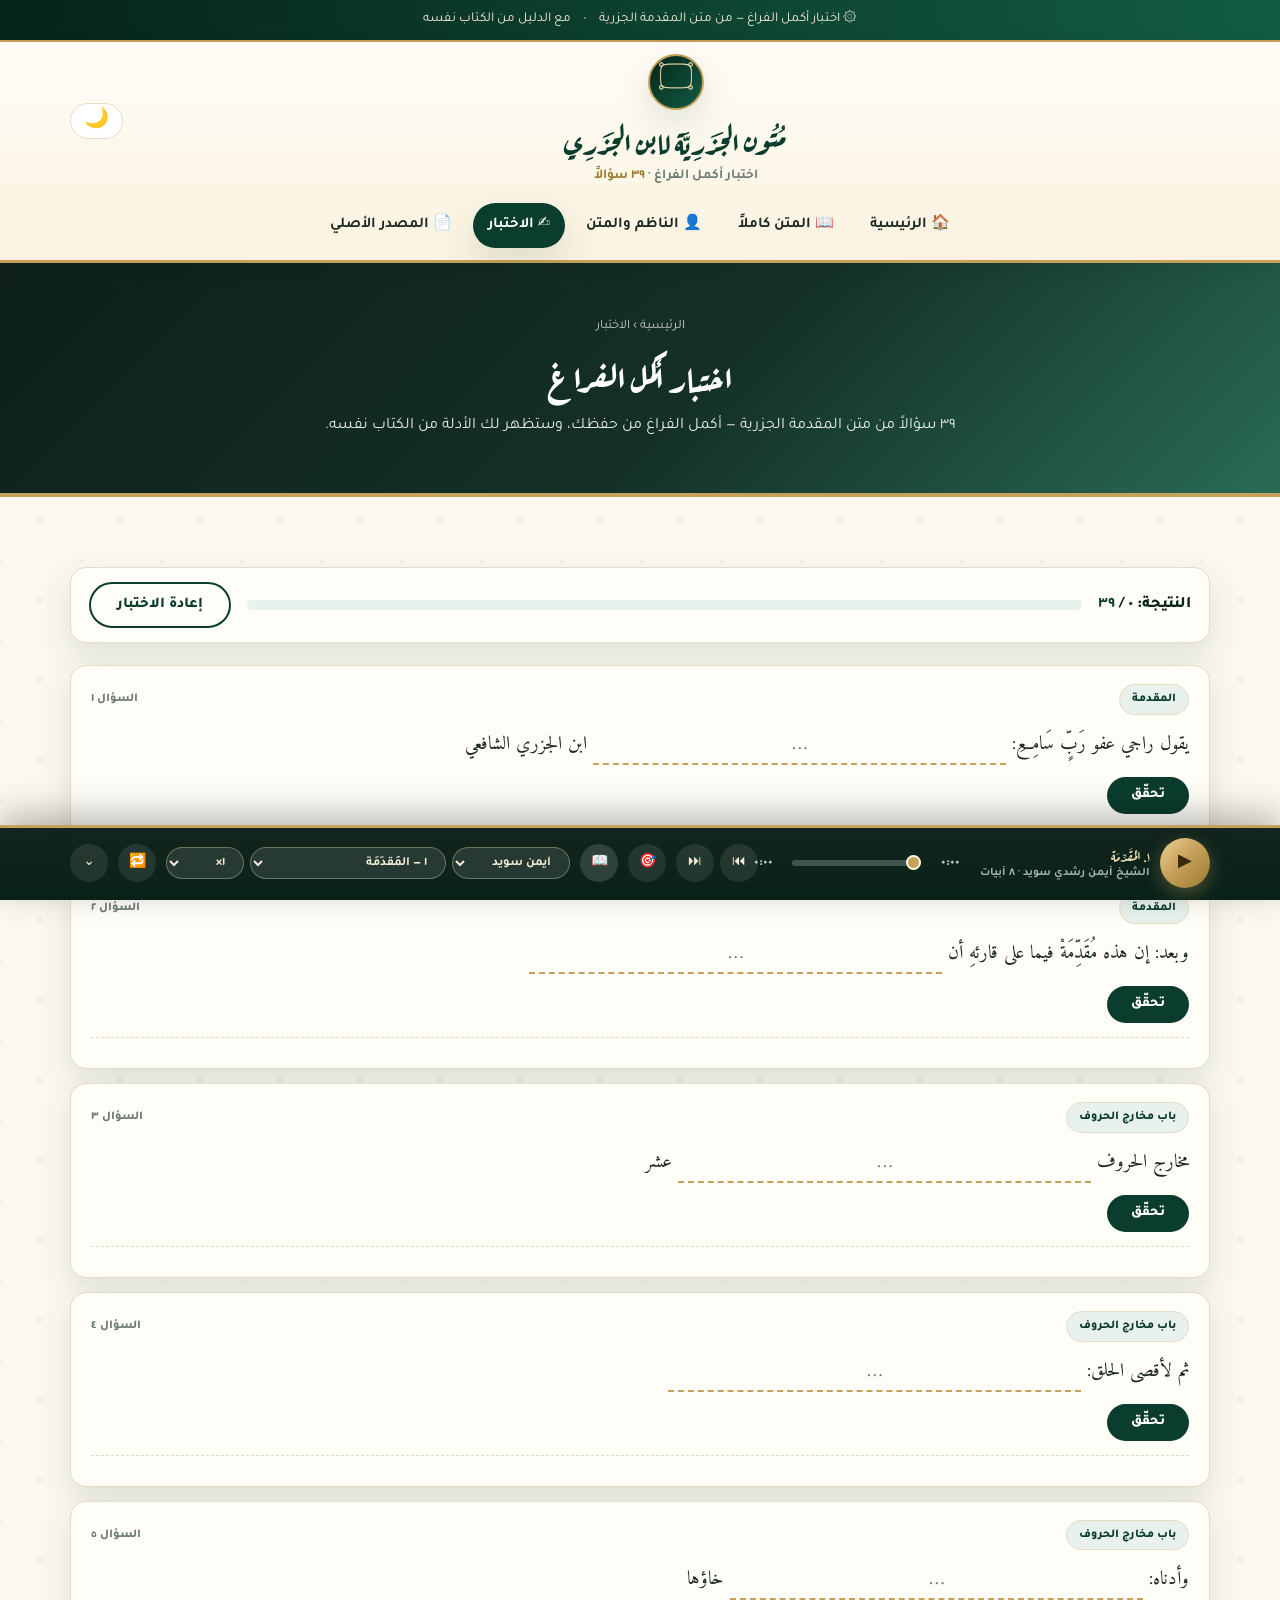
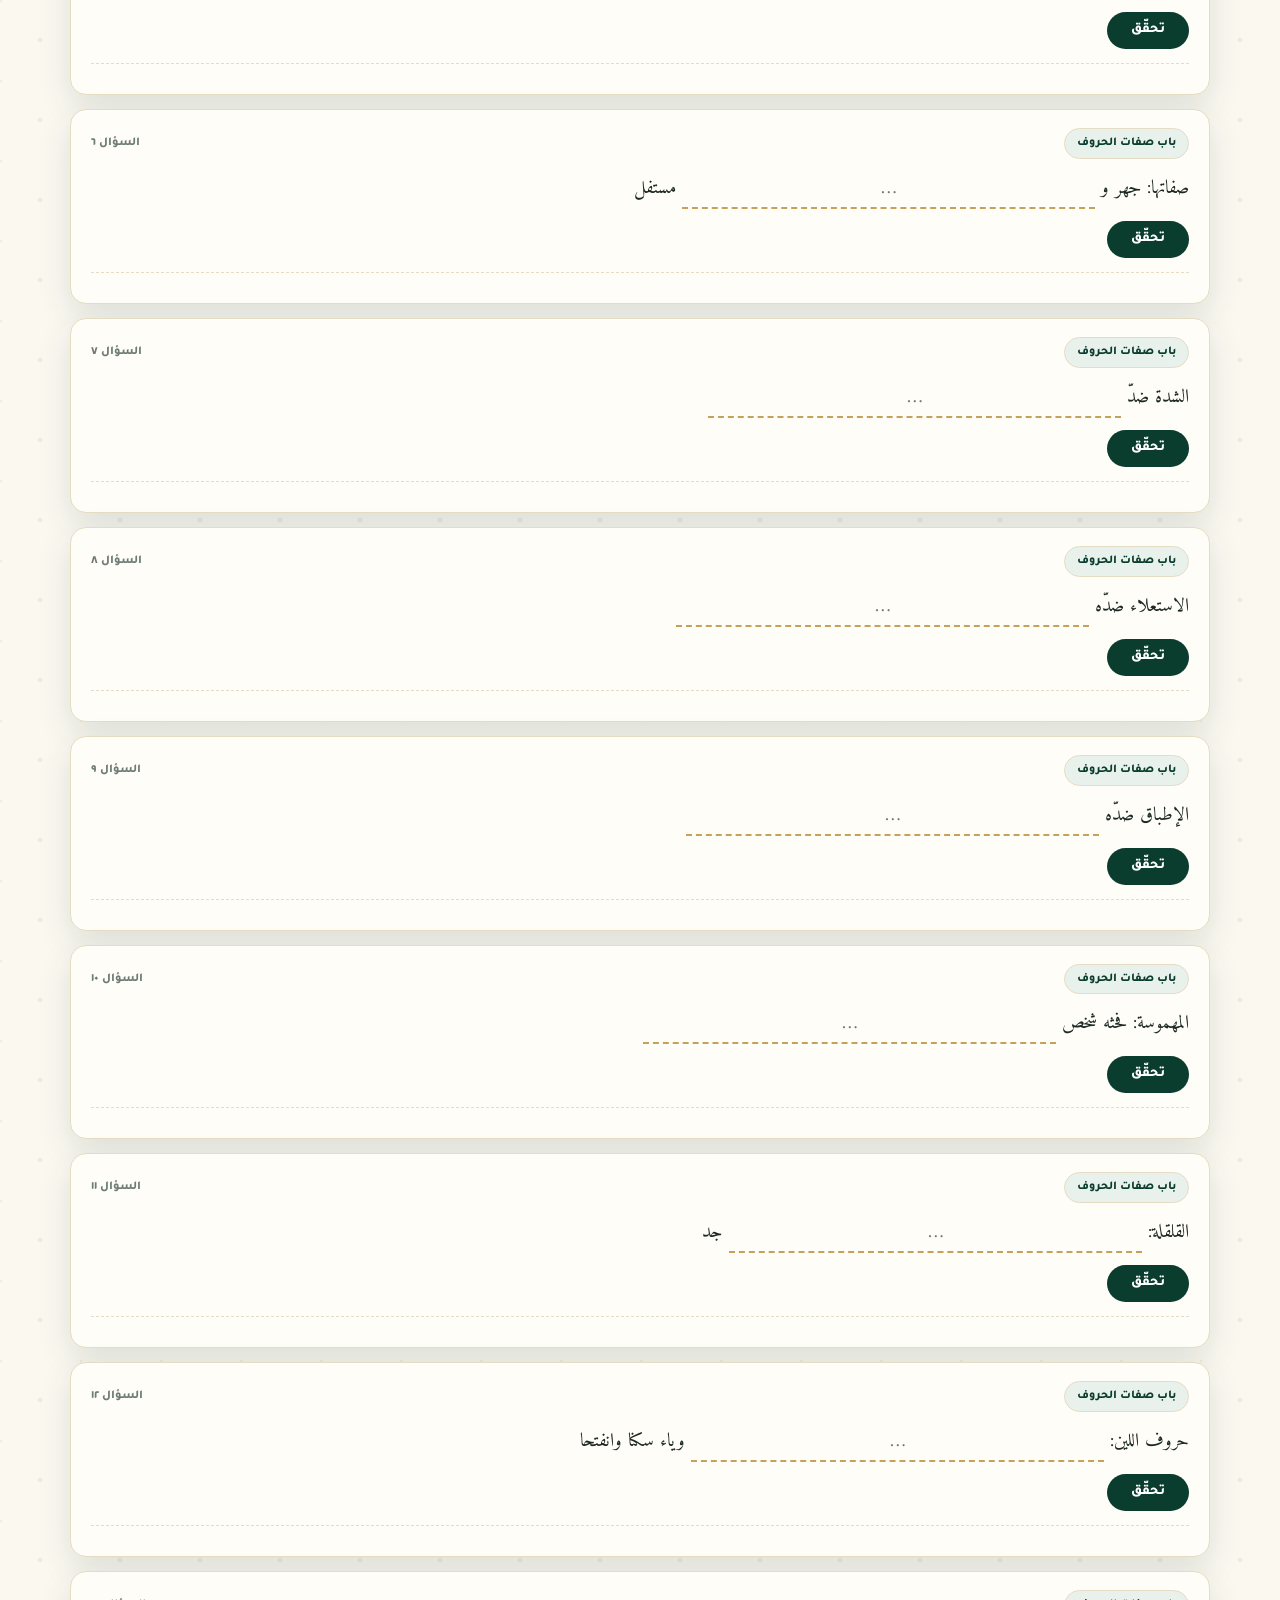
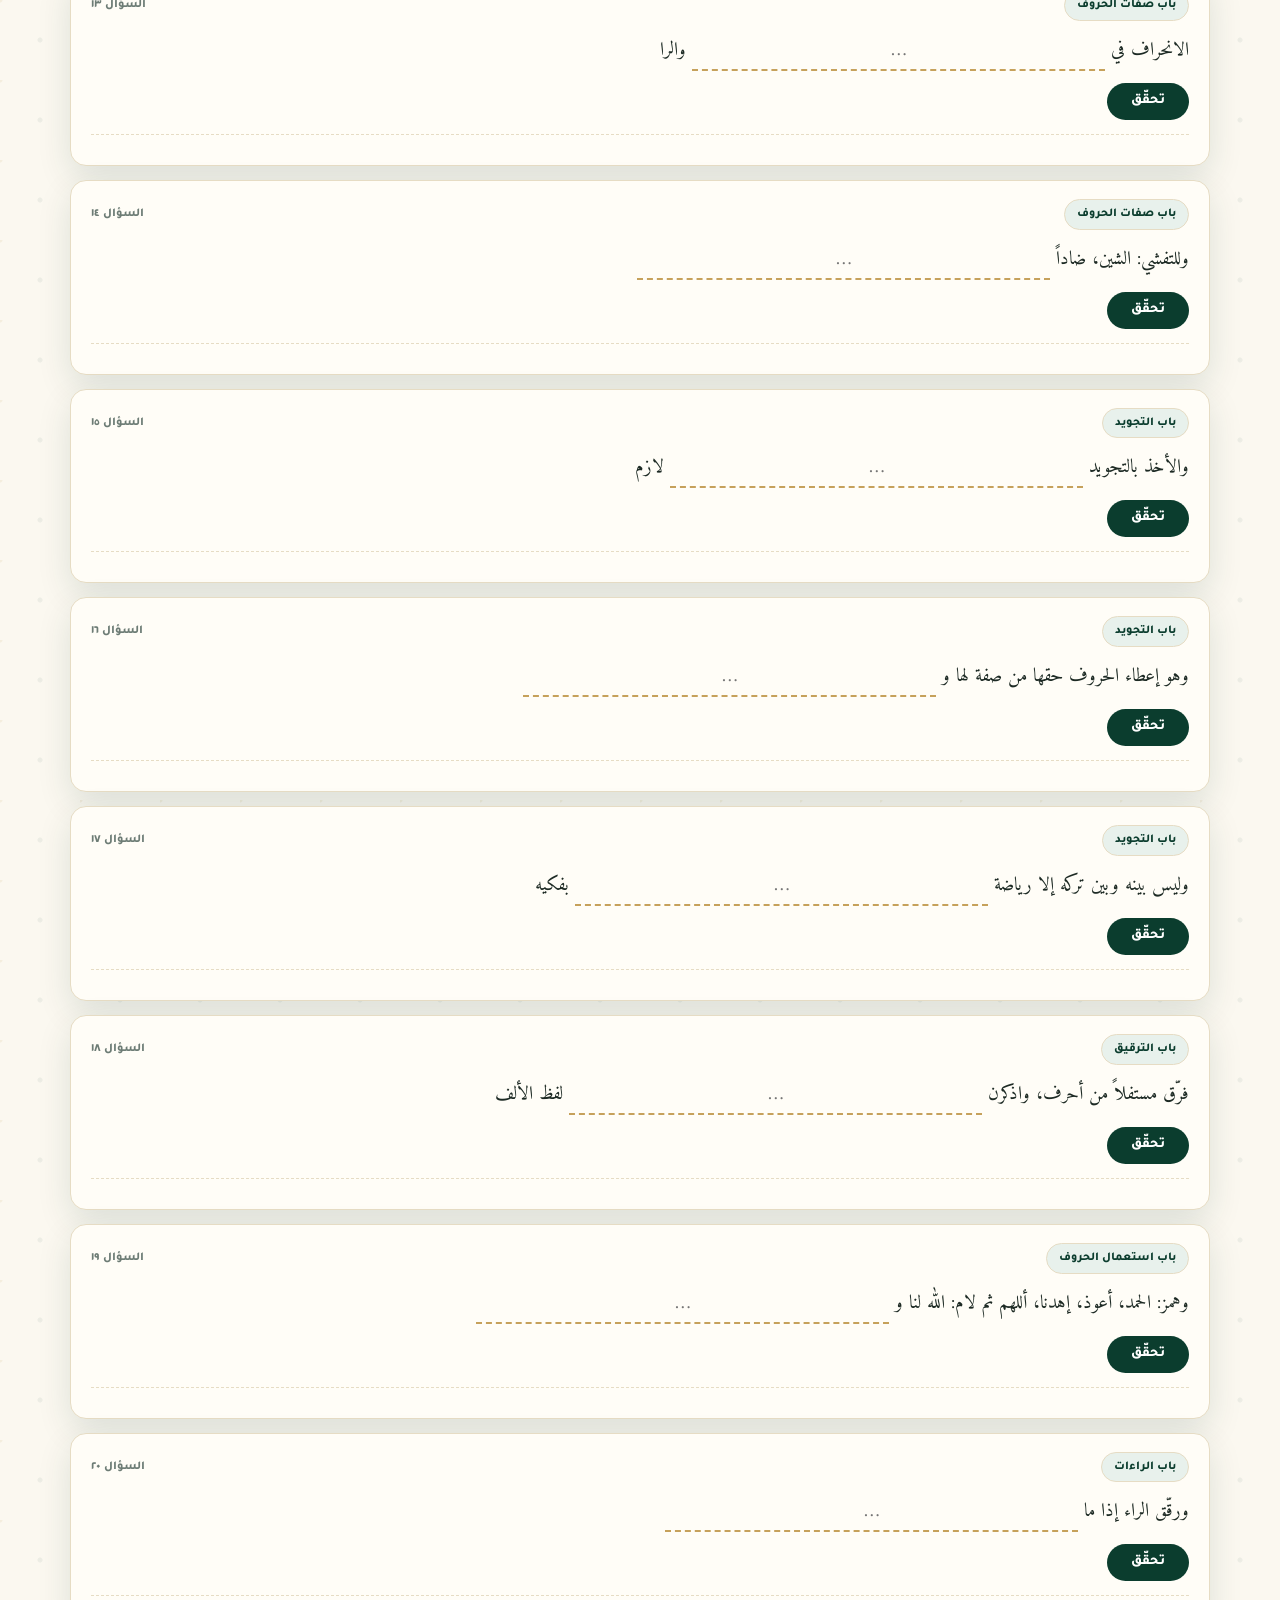
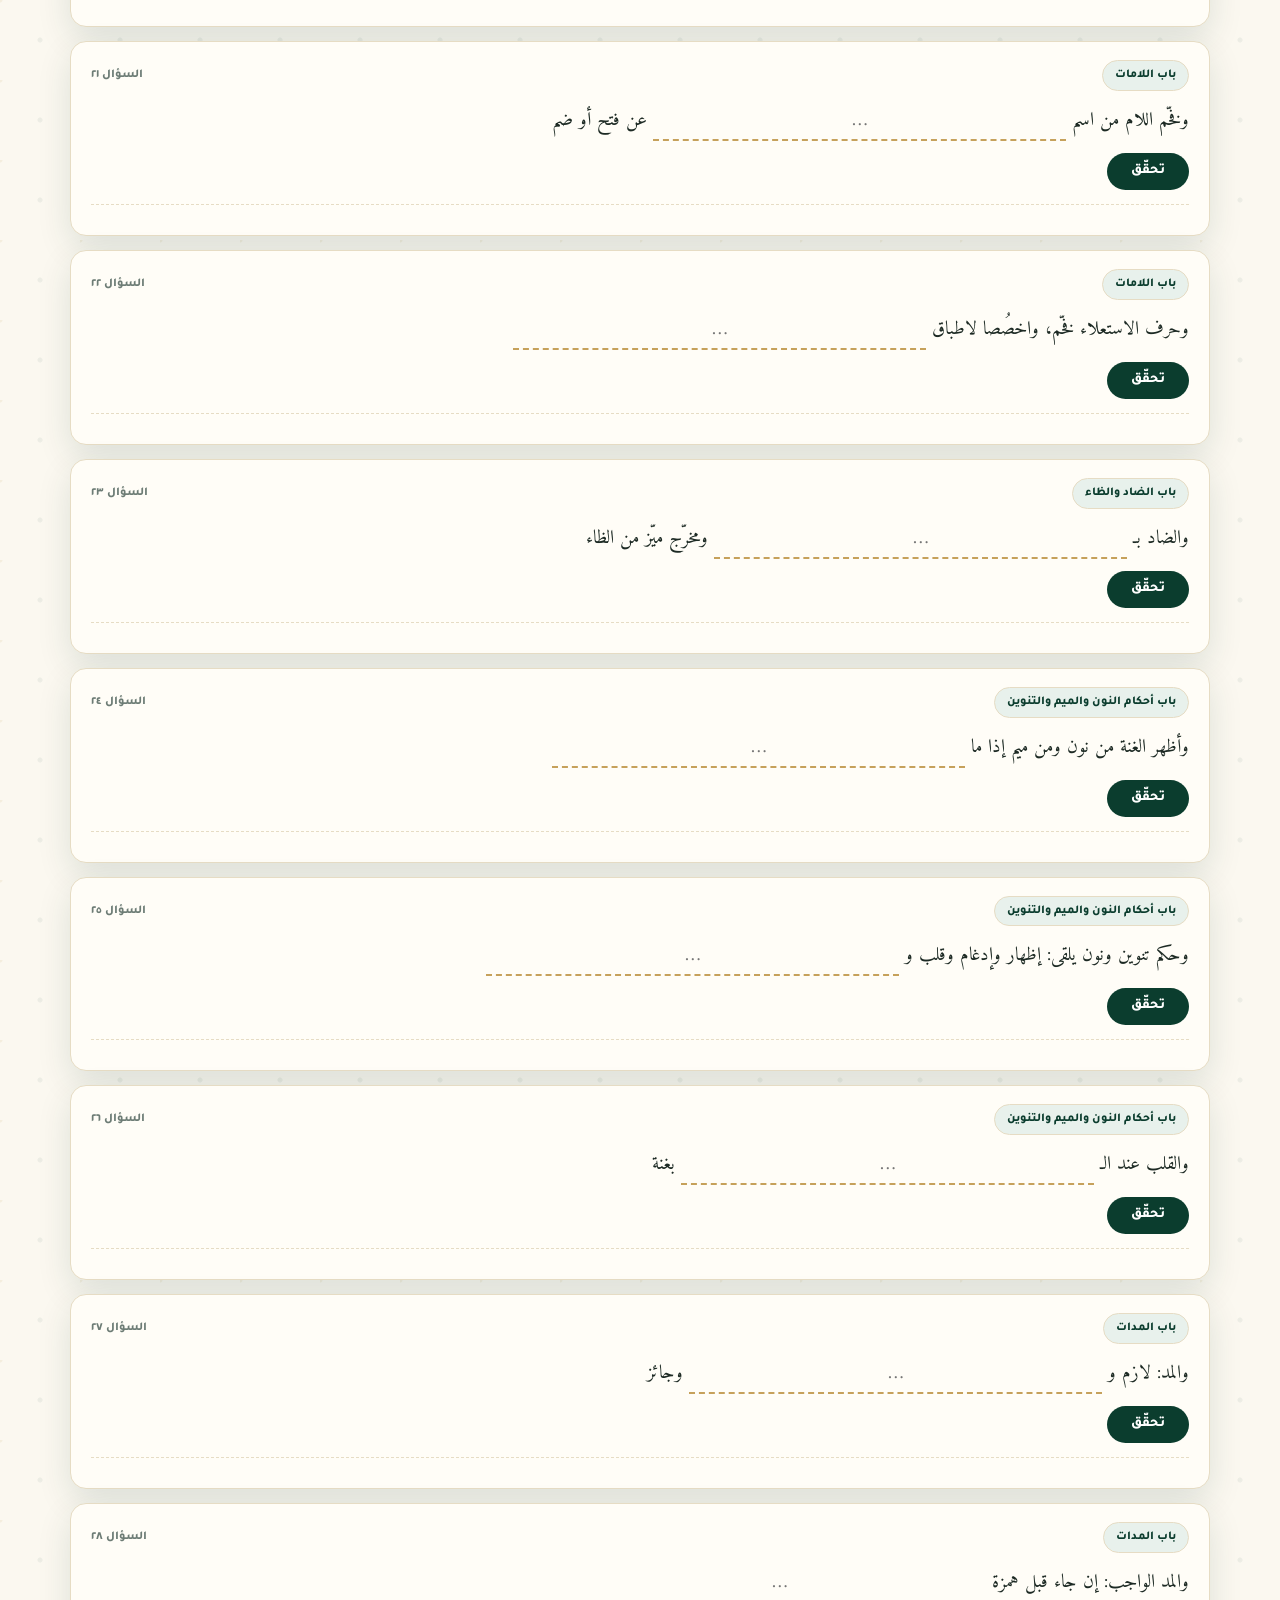
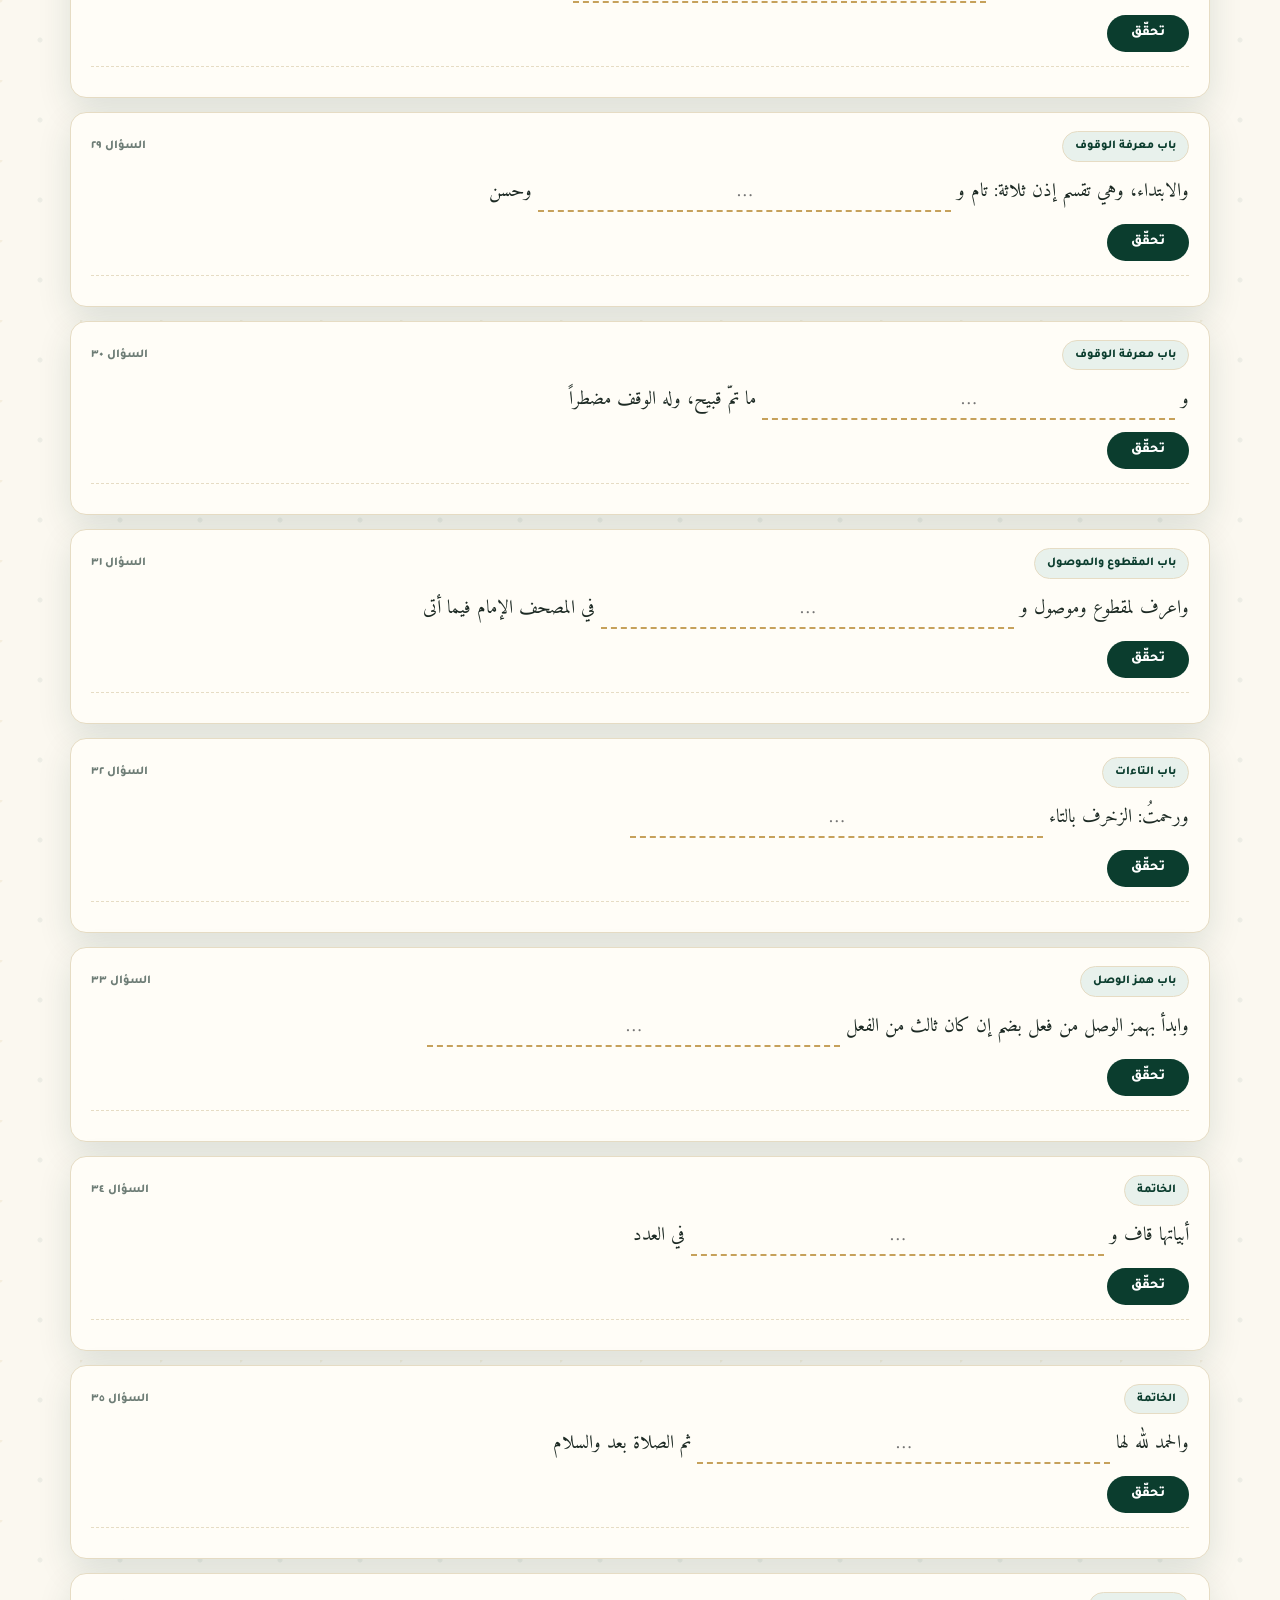
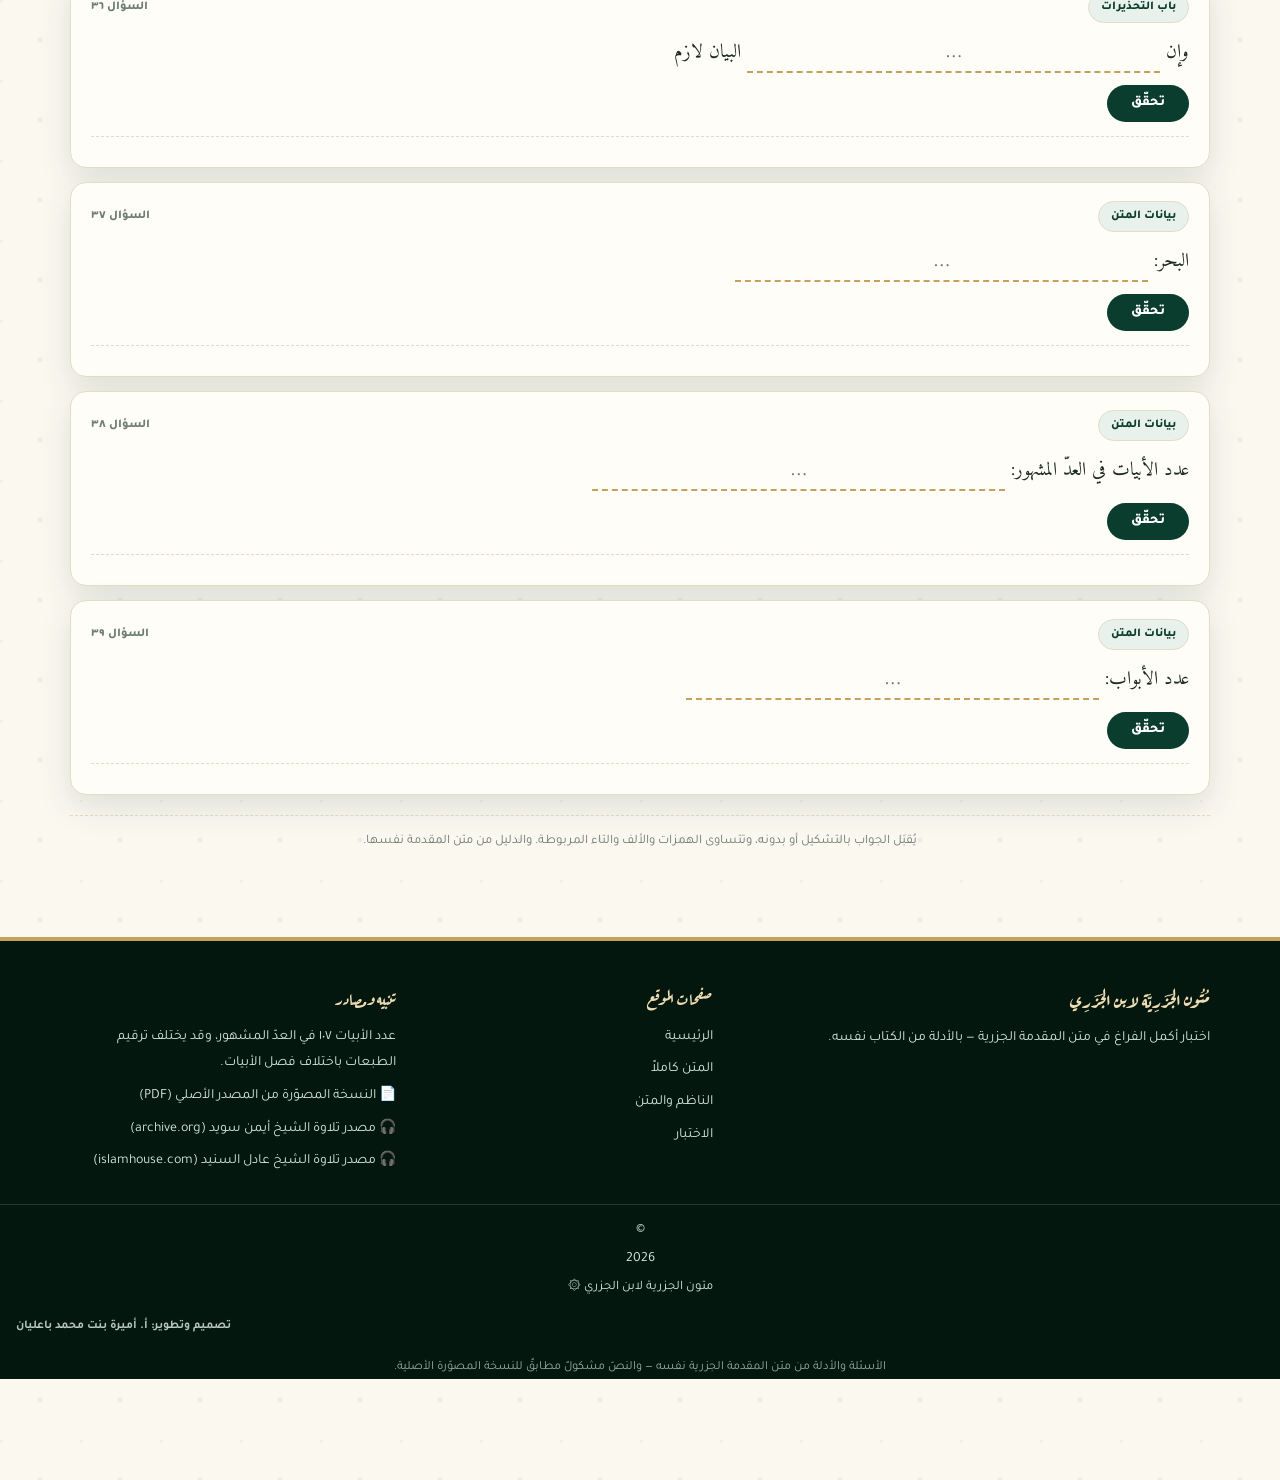
==== ikhtibar.html @ 228e3d8f "snapshot 2026-10-17 1745 - إضافة صفحة اختبار أكمل الفراغ (ikhtibar.html) — ٣٩ سؤالاً من المتن مع الد" ====
<!DOCTYPE html>
<html lang="ar" dir="rtl">
<head>
  <meta charset="UTF-8" />
  <meta name="viewport" content="width=device-width, initial-scale=1.0" />
  <title>اختبار أكمل الفراغ | متون الجزرية لابن الجزري</title>
  <meta name="description" content="اختبار أكمل الفراغ في متن المقدمة الجزرية لابن الجزري — ٣٩ سؤالاً من المتن نفسه مع الدليل (البيت) من الكتاب." />
  <meta name="theme-color" content="#0b3d2e" />
  <link rel="preconnect" href="https://fonts.googleapis.com" />
  <link rel="preconnect" href="https://fonts.gstatic.com" crossorigin />
  <link href="https://fonts.googleapis.com/css2?family=Amiri:ital,wght@0,400;0,700;1,400&family=Aref+Ruqaa:wght@400;700&family=Tajawal:wght@300;400;500;700;800&display=swap" rel="stylesheet" />
  <link rel="stylesheet" href="styles.css" />
</head>
<body class="pattern-bg">

  <div class="topbar">
    <div class="container topbar-inner">
      <span>۞ اختبار أكمل الفراغ — من متن المقدمة الجزرية</span>
      <span class="dot">•</span>
      <span>مع الدليل من الكتاب نفسه</span>
    </div>
  </div>

  <header class="header">
    <div class="container header-inner">
      <button class="menu-btn" id="menuBtn" aria-label="القائمة">☰</button>
      <div class="brand">
        <span class="crest">۝</span>
        <h1>مُتُون الجَزَرِيَّة لابن الجَزَرِي</h1>
        <p class="sub">اختبار أكمل الفراغ · <b>٣٩ سؤالاً</b></p>
      </div>
      <button class="tool-btn" data-theme-toggle title="الوضع الليلي" style="font-size:20px">🌙</button>
    </div>
    <div class="container">
      <nav class="nav" id="nav">
        <a href="index.html">🏠 الرئيسية</a>
        <a href="matn.html">📖 المتن كاملاً</a>
        <a href="nazim.html">👤 الناظم والمتن</a>
        <a href="ikhtibar.html">✍️ الاختبار</a>
        <a href="assets/jazariyyah-source.pdf" target="_blank" rel="noopener">📄 المصدر الأصلي</a>
      </nav>
    </div>
  </header>

  <section class="page-hero">
    <div class="container">
      <div class="crumb">الرئيسية › الاختبار</div>
      <h2>اختبار أكمل الفراغ</h2>
      <p>٣٩ سؤالاً من متن المقدمة الجزرية — أكمل الفراغ من حفظك، وستظهر لك الأدلة من الكتاب نفسه.</p>
    </div>
  </section>

  <section class="section" id="testSection">
    <div class="container">
      <div class="test-bar">
        <div class="test-score">النتيجة: <b id="scoreNow">٠</b> / <b id="scoreTotal">٣٩</b></div>
        <div class="test-progress"><div class="test-progress-fill" id="scoreBar"></div></div>
        <button class="btn btn-outline" id="resetTest" type="button">إعادة الاختبار</button>
      </div>

      <div class="test-list" id="testList"></div>

      <p class="test-note">يُقبَل الجواب بالتشكيل أو بدونه، وتتساوى الهمزات والألف والتاء المربوطة. والدليل من متن المقدمة نفسها.</p>
    </div>
  </section>

  <footer class="footer">
    <div class="container footer-grid">
      <div>
        <h3>مُتُون الجَزَرِيَّة لابن الجَزَرِي</h3>
        <p>اختبار أكمل الفراغ في متن المقدمة الجزرية — بالأدلة من الكتاب نفسه.</p>
      </div>
      <div>
        <h4>صفحات الموقع</h4>
        <a href="index.html">الرئيسية</a>
        <a href="matn.html">المتن كاملاً</a>
        <a href="nazim.html">الناظم والمتن</a>
        <a href="ikhtibar.html">الاختبار</a>
      </div>
      <div>
        <h4>تنبيه ومصادر</h4>
        <span>عدد الأبيات ١٠٧ في العدّ المشهور، وقد يختلف ترقيم الطبعات باختلاف فصل الأبيات.</span>
        <a href="assets/jazariyyah-source.pdf" target="_blank" rel="noopener">📄 النسخة المصوّرة من المصدر الأصلي (PDF)</a>
        <a href="https://archive.org/details/sh-ayman-sowaid-matn-aljazareiiah" target="_blank" rel="noopener">🎧 مصدر تلاوة الشيخ أيمن سويد (archive.org)</a>
        <a href="https://islamhouse.com/ar/audios/327602" target="_blank" rel="noopener">🎧 مصدر تلاوة الشيخ عادل السنيد (islamhouse.com)</a>
      </div>
    </div>
    <div class="copy">© <span id="year">2026</span> متون الجزرية لابن الجزري ۞</div>
    <div class="designer">تصميم وتطوير: أ. أميرة بنت محمد باعليان</div>
    <p style="text-align:center;font-size:12.5px;opacity:.7;margin:6px 0 16px">
      الأسئلة والأدلة من متن المقدمة الجزرية نفسه — والنصّ مشكولٌ مطابقٌ للنسخة المصوّرة الأصلية.
    </p>
  </footer>

  <div id="playerMount"></div>

  <script src="data.js"></script>
  <script src="script.js"></script>
  <script src="audio.js"></script>
  <script src="ikhtibar.js"></script>
</body>
</html>
---- styles.css ----
/* ============================================================
   متون الجزرية لابن الجزري — التنسيق
   ============================================================ */
:root{
  --green:#0b3d2e;
  --green-deep:#062419;
  --green-2:#125c45;
  --green-3:#e8f1ec;
  --gold:#c6a15b;
  --gold-deep:#9c7a2f;
  --gold-2:#eeddb2;
  --ivory:#fbf8f0;
  --paper:#fffdf7;
  --ink:#1d2a24;
  --muted:#6d7c75;
  --line:#e6dcc4;
  --radius:18px;
  --shadow:0 12px 34px rgba(11,61,46,.12);
  --shadow-gold:0 12px 32px rgba(198,161,91,.32);
}
*{box-sizing:border-box}
html{scroll-behavior:smooth}
body{
  margin:0;
  font-family:'Tajawal','Cairo',system-ui,sans-serif;
  background:var(--ivory);
  color:var(--ink);
  line-height:1.9;
  -webkit-font-smoothing:antialiased;
}
h1,h2,h3,h4,.ruqaa{font-family:'Aref Ruqaa','Amiri',serif;font-weight:700;line-height:1.6}
a{color:var(--green-2)}
img{max-width:100%}
.container{max-width:1180px;margin:0 auto;padding:0 20px}
.narrow{max-width:820px}

/* ---------- خلفيات مزخرفة ---------- */
.pattern-bg{
  background-color:var(--ivory);
  background-image:
    radial-gradient(circle at 0 0, rgba(198,161,91,.12) 0 2px, transparent 3px),
    radial-gradient(circle at 40px 40px, rgba(11,61,46,.06) 0 2px, transparent 3px);
  background-size:80px 80px;
}

/* ---------- الشريط العلوي ---------- */
.topbar{
  background:linear-gradient(90deg,var(--green-deep),var(--green-2));
  color:#f4ecd8;font-size:13.5px;padding:7px 0;border-bottom:2px solid var(--gold);
}
.topbar-inner{display:flex;gap:12px;justify-content:center;flex-wrap:wrap;align-items:center}
.topbar .dot{opacity:.5}

/* ---------- الترويسة ---------- */
.header{
  position:sticky;top:0;z-index:60;
  background:linear-gradient(180deg,#fffdf7,#faf2df);
  border-bottom:3px solid var(--gold);
  box-shadow:0 3px 18px rgba(9,40,30,.08);
}
.header-inner{display:flex;align-items:center;justify-content:center;gap:18px;padding:12px 20px 6px}
.brand{text-align:center;flex:1}
.brand .crest{
  width:56px;height:56px;border-radius:50%;border:2px solid var(--gold);
  background:linear-gradient(135deg,var(--green-deep),var(--green-2));
  color:var(--gold-2);display:inline-flex;align-items:center;justify-content:center;
  font-size:30px;line-height:1;box-shadow:var(--shadow)
}
.brand h1{margin:6px 0 0;font-size:30px;color:var(--green);letter-spacing:.4px}
.brand .sub{margin:0;font-size:13.5px;color:var(--muted);font-weight:600;font-family:'Tajawal',sans-serif}
.brand .sub b{color:var(--gold-deep)}

/* ---------- التنقل ---------- */
.nav{display:flex;gap:6px;align-items:center;justify-content:center;flex-wrap:wrap;padding:8px 12px 12px}
.nav a{
  text-decoration:none;color:var(--ink);font-weight:700;font-size:15px;
  padding:8px 15px;border-radius:40px;transition:.18s;display:inline-flex;align-items:center;gap:7px;
}
.nav a svg{width:18px;height:18px;stroke:currentColor;fill:none;stroke-width:1.7}
.nav a:hover{background:var(--green-3);color:var(--green)}
.nav a.active{background:var(--green);color:#fff;box-shadow:var(--shadow)}
.nav a.cta{background:linear-gradient(135deg,#e6cb8c,var(--gold),var(--gold-deep));color:#3a2a0a}
.menu-btn{display:none;background:none;border:1px solid var(--line);border-radius:12px;font-size:22px;padding:4px 12px;cursor:pointer;color:var(--green)}

/* ---------- الأزرار ---------- */
.btn{
  display:inline-flex;align-items:center;gap:8px;padding:12px 26px;border-radius:50px;
  text-decoration:none;font-weight:800;border:2px solid transparent;cursor:pointer;transition:.2s;font-family:inherit;font-size:15px;
}
.btn-gold{background:linear-gradient(135deg,#ecd394 0%,var(--gold) 45%,var(--gold-deep) 100%);color:#3a2a0a;box-shadow:var(--shadow-gold);border:1px solid #f6e9c6}
.btn-gold:hover{transform:translateY(-2px)}
.btn-outline{border-color:currentColor;color:var(--green);background:transparent}
.btn-outline.light{color:#fff;border-color:rgba(255,255,255,.7)}
.btn-solid{background:var(--green);color:#fff}
.btn-solid:hover{background:var(--green-2)}
.btn-sm{padding:8px 16px;font-size:13.5px}

/* ---------- الواجهة ---------- */
.hero{
  position:relative;overflow:hidden;color:#fff;padding:70px 0 64px;
  background:
    radial-gradient(1200px 500px at 80% -10%, rgba(198,161,91,.28), transparent 60%),
    linear-gradient(135deg,#04170f 0%,var(--green-deep) 45%,var(--green) 80%,var(--green-2) 100%);
  border-bottom:5px solid var(--gold);
}
.hero::after{
  content:"";position:absolute;inset:0;opacity:.10;pointer-events:none;
  background-image:
    radial-gradient(circle at 20% 30%, #fff 1.5px, transparent 2px),
    radial-gradient(circle at 70% 80%, #fff 1.5px, transparent 2px);
  background-size:70px 70px;
}
.hero-inner{position:relative;display:grid;grid-template-columns:1.15fr .85fr;gap:44px;align-items:center}
.badge{
  display:inline-block;background:rgba(255,255,255,.14);border:1px solid rgba(238,221,178,.5);
  color:var(--gold-2);padding:6px 18px;border-radius:50px;font-size:13.5px;font-weight:700
}
.hero h2{font-size:clamp(28px,4vw,46px);margin:16px 0 10px;line-height:1.5}
.hero h2 em{font-style:normal;color:var(--gold-2)}
.hero .lead{opacity:.94;font-size:17px;max-width:56ch}
.hero .verses{
  margin:20px 0;padding:14px 18px;border-right:4px solid var(--gold);
  background:rgba(255,255,255,.10);border-radius:12px;font-family:'Amiri',serif;font-size:19px;line-height:2.1
}
.hero .verses span{display:block}
.hero .verses small{font-family:'Tajawal';font-size:12.5px;opacity:.8}
.hero-btns{display:flex;gap:12px;flex-wrap:wrap;margin-top:8px}
.hero-stats{display:flex;gap:34px;margin-top:26px;flex-wrap:wrap}
.hero-stats strong{display:block;font-size:28px;color:var(--gold-2);font-family:'Aref Ruqaa',serif}
.hero-stats span{font-size:13px;opacity:.85}

.book-card{
  background:linear-gradient(rgba(255,253,247,.96),rgba(255,253,247,.96));
  color:var(--ink);border-radius:24px;padding:26px;border:1px solid var(--gold);
  border-top:6px solid var(--gold);box-shadow:0 22px 50px rgba(0,0,0,.4);position:relative
}
.book-card .frame{
  border:1px dashed rgba(198,161,91,.7);border-radius:16px;padding:18px;text-align:center
}
.book-card .seal{font-size:44px;color:var(--gold);line-height:1}
.book-card h3{margin:6px 0 2px;font-size:23px;color:var(--green-deep)}
.book-card .small{font-size:13px;color:var(--muted);font-weight:700}
.book-card ul{list-style:none;padding:0;margin:14px 0 0;text-align:right;font-size:14px;font-weight:600;color:#26332d}
.book-card li{padding:6px 0;border-bottom:1px dashed #ece3cd}
.book-card li::before{content:"۞ ";color:var(--gold)}

/* ---------- الأقسام ---------- */
.section{padding:70px 0}
.section.alt{background:var(--green-3)}
.sec-head{text-align:center;max-width:720px;margin:0 auto 42px}
.kicker{
  display:inline-block;background:#f5ead1;color:#7a5f22;border:1px solid var(--gold);
  padding:5px 18px;border-radius:50px;font-size:13px;font-weight:800
}
.sec-head h2{font-size:clamp(24px,3.2vw,34px);color:var(--green);margin:14px 0 6px}
.sec-head h2::after{content:"✦ ۞ ✦";display:block;font-size:15px;color:var(--gold);margin-top:8px;letter-spacing:5px}
.sec-head p{color:var(--muted);margin:0}

/* ---------- شبكة الأبواب ---------- */
.abwab-grid{display:grid;grid-template-columns:repeat(3,1fr);gap:18px}
.bab-card{
  display:block;text-decoration:none;color:var(--ink);position:relative;
  background:linear-gradient(180deg,#fffef9,#f9efd8);
  border:1px solid var(--line);border-top:5px solid var(--gold);border-radius:20px;
  padding:26px 20px 22px;box-shadow:var(--shadow);transition:.22s;overflow:hidden
}
.bab-card:hover{transform:translateY(-6px);border-top-color:var(--green);box-shadow:0 18px 40px rgba(11,61,46,.18)}
.bab-card .no{
  position:absolute;top:14px;left:16px;font-family:'Aref Ruqaa',serif;
  font-size:26px;color:rgba(11,61,46,.22)
}
.bab-card .ic{
  width:54px;height:54px;border-radius:15px;display:flex;align-items:center;justify-content:center;
  background:linear-gradient(135deg,var(--green-deep),var(--green-2));color:var(--gold-2);
  border:1.5px solid var(--gold);margin-bottom:12px
}
.bab-card .ic svg{width:28px;height:28px;stroke:currentColor;fill:none;stroke-width:1.6}
.bab-card h3{margin:0 0 6px;font-size:20px;color:var(--green-deep)}
.bab-card p{margin:0;font-size:13.5px;color:#41514a}
.bab-card .meta{margin-top:12px;font-size:12.5px;color:var(--gold-deep);font-weight:800}
.mem-badge{
  display:inline-block;margin-inline-start:8px;background:#e8f5ee;color:#0a6b47;border-radius:50px;
  padding:2px 10px;font-size:11.5px;font-weight:800;font-family:'Tajawal',sans-serif
}

/* ---------- الأبيات المميزة ---------- */
.feat-grid{display:grid;grid-template-columns:1fr 1fr;gap:18px}
.feat{
  background:var(--paper);border:1px solid var(--line);border-right:5px solid var(--gold);
  border-radius:16px;padding:20px 22px;box-shadow:var(--shadow)
}
.feat .src{font-size:12.5px;font-weight:800;color:var(--gold-deep);margin-bottom:6px}
.feat .bayt{font-family:'Amiri',serif;font-size:19px;line-height:2.1;color:#20302a}
.feat .bayt span{display:block}
.feat .bayt .sep{color:var(--gold)}

/* ---------- الميزات ---------- */
.feat-list{display:grid;grid-template-columns:repeat(auto-fit,minmax(205px,1fr));gap:16px}
.fitem{background:var(--paper);border:1px solid var(--line);border-radius:16px;padding:24px 18px;text-align:center;box-shadow:var(--shadow)}
.fitem .ic{font-size:34px;line-height:1}
.fitem h3{margin:10px 0 4px;font-size:18px;color:var(--green)}
.fitem p{margin:0;font-size:13.5px;color:var(--muted)}
.src-note{margin:12px 0 0;font-size:12.5px;font-weight:600;color:var(--muted)}
.src-note a{color:var(--gold-deep);font-weight:800;text-decoration:none;border-bottom:1px dotted var(--gold)}
.src-note a:hover{color:var(--green)}
body.dark .src-note a{color:var(--gold-2)}
body.dark .src-note a:hover{color:#fff}

/* ---------- CTA ---------- */
.cta{
  background:linear-gradient(135deg,#04170f,var(--green-deep) 55%,var(--green-2));
  color:#fff;padding:52px 0;border-top:5px solid var(--gold);border-bottom:5px solid var(--gold)
}
.cta-inner{display:flex;justify-content:space-between;align-items:center;gap:22px;flex-wrap:wrap}
.cta h2{margin:0 0 6px;font-size:28px}
.cta p{margin:0;opacity:.9}

/* ---------- التذييل ---------- */
.footer{background:#04170f;color:#d6e4de;padding:44px 0 0;border-top:4px solid var(--gold)}
.footer-grid{display:grid;grid-template-columns:1.3fr .8fr .9fr;gap:26px}
.footer h3,.footer h4{color:var(--gold-2);margin:0 0 10px}
.footer p{margin:0 0 8px;font-size:14px;line-height:1.9}
.footer a,.footer span{display:block;color:#d6e4de;text-decoration:none;font-size:14px;padding:3px 0}
.footer a:hover{color:var(--gold-2)}
.copy{text-align:center;border-top:1px solid rgba(255,255,255,.14);margin-top:26px;padding:14px;font-size:13px}
.designer{text-align:left;font-size:12px;font-weight:700;color:rgba(214,228,222,.85);padding:0 16px 12px}

/* ============================================================
   صفحة المتن
   ============================================================ */
.page-hero{
  background:linear-gradient(135deg,rgba(4,23,15,.96),rgba(6,36,25,.94) 55%,rgba(18,92,69,.9));
  color:#fff;padding:52px 0;text-align:center;border-bottom:4px solid var(--gold)
}
.page-hero h2{margin:0 0 6px;font-size:clamp(24px,3.4vw,36px)}
.page-hero p{opacity:.9;margin:0}
.page-hero .crumb{font-size:13px;opacity:.75;margin-bottom:8px}

/* شريط أدوات المتن */
.toolbar{
  position:sticky;top:0;z-index:50;background:rgba(255,253,247,.96);backdrop-filter:blur(8px);
  border-bottom:1px solid var(--line);box-shadow:0 2px 12px rgba(0,0,0,.05)
}
.toolbar-inner{display:flex;gap:12px;align-items:center;flex-wrap:wrap;padding:12px 20px}
.search-wrap{flex:1;min-width:230px;position:relative}
.search-wrap svg{position:absolute;top:50%;transform:translateY(-50%);right:14px;width:18px;height:18px;stroke:var(--muted);fill:none;stroke-width:2}
#searchInput{
  width:100%;padding:12px 44px 12px 40px;border-radius:50px;border:1.5px solid var(--line);
  background:#fff;font-family:inherit;font-size:15px;color:var(--ink)
}
#searchInput:focus{outline:none;border-color:var(--gold);box-shadow:0 0 0 4px rgba(198,161,91,.15)}
#searchClear{position:absolute;top:50%;transform:translateY(-50%);left:10px;border:0;background:none;cursor:pointer;font-size:18px;color:var(--muted);display:none}
.tool-group{display:flex;gap:4px;align-items:center;background:#fff;border:1.5px solid var(--line);border-radius:50px;padding:3px}
.tool-btn{
  border:0;background:none;cursor:pointer;font-family:inherit;font-size:14px;font-weight:700;color:var(--green);
  padding:7px 13px;border-radius:50px;transition:.15s
}
.tool-btn:hover{background:var(--green-3)}
.tool-btn.on{background:var(--green);color:#fff}
.header-inner .tool-btn{background:#fff;border:1.5px solid var(--line);border-radius:50px;padding:7px 13px;font-size:18px;line-height:1}
body.dark .header-inner .tool-btn{background:#0f1814;border-color:#233029}
#searchInfo{font-size:13px;color:var(--muted);font-weight:700;padding:0 4px}
/* عدّاد الأبيات المحفوظة */
.hifz-info{
  border:1.5px solid var(--line);background:#fff;cursor:pointer;font-family:inherit;
  border-radius:50px;padding:7px 14px;font-size:12.5px;font-weight:800;color:var(--green-2);
  display:none;align-items:center;gap:6px;transition:.15s
}
.hifz-info.has{display:inline-flex}
.hifz-info:hover{border-color:var(--gold);background:var(--green-3)}
.hifz-info b{font-family:'Tajawal';color:var(--green);font-size:13px}

/* التخطيط */
.matn-layout{display:grid;grid-template-columns:280px 1fr;gap:26px;align-items:start;padding:34px 0 60px}
@media(max-width:900px){.matn-layout{grid-template-columns:1fr}}

/* الفهرس الجانبي */
.toc{position:sticky;top:74px;background:var(--paper);border:1px solid var(--line);border-radius:20px;padding:18px;box-shadow:var(--shadow)}
.toc h3{margin:0 0 12px;font-size:19px;color:var(--green);display:flex;align-items:center;gap:8px}
.toc h3::before{content:"۞";color:var(--gold)}
.toc a{
  display:flex;align-items:center;gap:8px;text-decoration:none;color:#33423b;font-size:14px;font-weight:600;
  padding:7px 10px;border-radius:10px;transition:.15s;border-right:3px solid transparent
}
.toc a:hover{background:var(--green-3)}
.toc a.active{background:var(--green-3);color:var(--green);border-right-color:var(--gold);font-weight:800}
.toc a .tn{color:var(--gold-deep);font-weight:800;font-size:12.5px;min-width:20px}
.toc a .ct{margin-left:auto;font-size:11.5px;color:var(--muted);font-weight:700}

/* ورقة المتن */
.matn-paper{
  background:var(--paper);border:1px solid var(--line);border-radius:22px;
  padding:34px clamp(16px,4vw,46px);box-shadow:var(--shadow);
  background-image:linear-gradient(rgba(255,253,247,.97),rgba(255,253,247,.97));
}
.matn-intro{text-align:center;border-bottom:2px double var(--gold);padding-bottom:20px;margin-bottom:26px}
.matn-intro .bsm{font-family:'Amiri',serif;font-size:24px;color:var(--green-deep)}
.matn-intro h2{margin:8px 0 4px;font-size:26px;color:var(--green)}
.matn-intro p{margin:0;color:var(--muted);font-size:14px}
.matn-tip{
  margin-top:12px!important;font-size:12.5px!important;color:#8a7a4e!important;
  background:var(--green-3);border:1px dashed var(--line);border-radius:12px;padding:9px 14px
}
.matn-tip b{color:var(--green);font-family:'Tajawal',sans-serif}
body.dark .matn-tip{color:#b3a06f!important;background:#131f19}
body.dark .matn-tip b{color:#8fe0b6}

.bab-sec{margin-bottom:38px;scroll-margin-top:90px}
.bab-sec h3{
  font-size:23px;color:var(--green-deep);margin:0 0 4px;padding:0 0 10px;
  border-bottom:1px solid var(--line);display:flex;align-items:baseline;gap:10px;flex-wrap:wrap
}
.bab-sec h3 .bnum{
  font-size:14px;background:var(--green);color:#fff;border-radius:50px;padding:2px 12px;font-family:'Tajawal';font-weight:800
}
.listen-btn{
  margin-inline-start:auto;align-self:center;border:1.5px solid var(--line);background:#fff;cursor:pointer;
  font-family:inherit;font-size:12.5px;font-weight:800;color:var(--green);border-radius:50px;padding:5px 14px;transition:.15s
}
.listen-btn:hover{background:var(--green-3);border-color:var(--gold)}
.listen-btn.playing,.bab-sec.playing .listen-btn{background:var(--green);border-color:var(--green);color:#fff}
.bab-sec.playing h3{border-bottom-color:var(--gold)}
.bab-sec.playing h3::after{content:"● يُتلى الآن";font-family:'Tajawal',sans-serif;font-size:11.5px;font-weight:800;color:var(--gold-deep);letter-spacing:.3px}
.toc a.playing{background:var(--green-3);color:var(--green);border-right-color:var(--gold);font-weight:800}
.toc a.playing .tn::after{content:" ▶";color:var(--green-2);font-size:10px}
.bab-sec .bdesc{color:var(--muted);font-size:13.5px;margin:2px 0 16px}
/* شارة حفظ الباب */
.hifz-badge{
  display:none;font-family:'Tajawal',sans-serif;font-size:11.5px;font-weight:800;letter-spacing:.2px;
  background:#e8f5ee;color:#0a6b47;border:1px solid #bfe0cd;border-radius:50px;padding:3px 11px;
  align-self:center
}
.hifz-badge.show{display:inline-block}
.hifz-badge.done{background:#0a6b47;border-color:#0a6b47;color:#fff}

.bayt{
  position:relative;padding:20px 18px 20px 94px;min-height:86px;
  border-bottom:1px dashed #ece3cd;border-radius:12px;transition:.15s
}
.bayt:hover{background:#fdf8ec}
.bayt .num{
  position:absolute;left:52px;top:50%;transform:translateY(-50%);width:32px;height:32px;border-radius:50%;
  background:linear-gradient(135deg,var(--green-deep),var(--green-2));color:var(--gold-2);
  display:flex;align-items:center;justify-content:center;font-size:13px;font-weight:800;font-family:'Tajawal'
}
.bayt .text{font-family:'Amiri',serif;color:#1b2a24;line-height:2.25}
.bayt .text .h1,.bayt .text .h2{display:inline}
.bayt .text .sep{color:var(--gold);padding:0 6px;font-size:.8em}

/* أزرار البيت: استماع · تم الحفظ · نسخ */
.bayt .acts{
  position:absolute;left:10px;top:50%;transform:translateY(-50%);
  display:flex;flex-direction:column;gap:3px;z-index:3
}
.vb{
  width:26px;height:26px;border-radius:50%;border:1.5px solid var(--line);background:#fff;color:var(--green);
  display:inline-flex;align-items:center;justify-content:center;cursor:pointer;padding:0;
  font-family:inherit;font-size:12px;line-height:1;transition:.15s
}
.vb:hover{border-color:var(--gold);background:var(--green-3);color:var(--green-deep)}
.vb-listen{font-size:11px}
.vb-hifz,.vb-copy{opacity:0}
.bayt:hover .vb-hifz,.bayt:hover .vb-copy,
.bayt:focus-within .vb-hifz,.bayt:focus-within .vb-copy{opacity:1}
.vb-hifz.on{background:var(--green);border-color:var(--green);color:#fff;opacity:1}
.vb-copy.ok{background:var(--green);border-color:var(--green);color:#fff;opacity:1}
@media(hover:none){
  .vb-hifz,.vb-copy{opacity:1}
}
/* البيت المحفوظ */
.bayt.mem{background:linear-gradient(270deg,rgba(16,133,88,.08),transparent 62%)}
.bayt.mem .num{background:linear-gradient(135deg,#0a5c3c,#12996a);color:#eafff5}
.bayt.hit{background:#fff6dd;box-shadow:inset 0 0 0 1px var(--gold-2)}
.bayt mark{background:#ffe9a8;color:inherit;border-radius:4px;padding:0 2px}
/* البيت الذي يُتلى الآن */
.bayt.reciting{
  background:linear-gradient(270deg,rgba(198,161,91,.24),rgba(198,161,91,.04));
  box-shadow:inset -4px 0 0 var(--gold)
}
.bayt.reciting .num{background:linear-gradient(135deg,var(--gold),var(--gold-deep));color:#3a2a0a}
body.hide-nonhits .bayt:not(.hit){display:none}
body.hide-nonhits .bab-sec:not(.has-hit){display:none}

/* حجم الخط */
body{--matn-size:21px;--matn-lh:2.25}
.bayt .text{font-size:var(--matn-size);line-height:var(--matn-lh)}
.matn-intro .bsm{font-size:calc(var(--matn-size) + 3px)}

.empty-state{text-align:center;color:var(--muted);padding:40px 10px;display:none}
.empty-state.show{display:block}

/* الوضع الليلي */
body.dark{
  --ivory:#0b1310;--paper:#101a15;--ink:#eaf3ee;--muted:#a6bab0;--line:#22322a;--green-3:#16241e;
  background:#0b1310;color:var(--ink)
}
body.dark .header{background:linear-gradient(180deg,#121d18,#0f1814)}
body.dark .brand h1{color:#dff0e7}
body.dark .brand .sub{color:#9db1a7}
body.dark .menu-btn{color:#dbe7e0;border-color:#22322a}
body.dark .nav a{color:#dbe7e0}
body.dark .nav a:hover{background:#16241e;color:#fff}
body.dark .nav a.active{background:#125c45;color:#fff}
body.dark .bab-card{background:linear-gradient(180deg,#131f19,#111a15);border-color:#22322a}
body.dark .bab-card h3,body.dark .fitem h3{color:#dff0e7}
body.dark .bab-card p{color:#a9bbb1}
body.dark .bab-card .no{color:rgba(198,161,91,.28)}
body.dark .bab-card .meta{color:var(--gold)}
body.dark .sec-head h2{color:#eaf3ee}
body.dark .kicker{background:#241d0c;color:var(--gold-2);border-color:var(--gold-deep)}
body.dark .feat,body.dark .fitem{background:#101a15;border-color:#22322a}
body.dark .fitem p{color:#a9bbb1}
body.dark .feat .bayt{color:#f0f6f2}
body.dark .feat .src{color:var(--gold)}
body.dark .book-card{background:#101a15;border-color:#22322a}
body.dark .book-card h3{color:#dff0e7}
body.dark .book-card ul{color:#cfe0d7}
body.dark .book-card li{border-bottom-color:#22322a}
body.dark .btn-solid{background:#125c45}
body.dark .btn-solid:hover{background:#17795a}
body.dark .btn-outline{color:#dbe7e0;border-color:#dbe7e0}
body.dark .toolbar{background:rgba(18,29,24,.96);border-bottom-color:#22322a}
body.dark .tool-btn{color:#dbe7e0}
body.dark .tool-btn:hover{background:#16241e}
body.dark .tool-btn.on{background:#125c45;color:#fff}
body.dark .tool-group{background:#0f1814;border-color:#22322a}
body.dark #searchInput{background:#0f1814;color:#eaf3ee;border-color:#22322a}
body.dark #searchInfo{color:#a6bab0}
body.dark .toc{background:#101a15;border-color:#22322a}
body.dark .toc h3{color:#f0f6f2}
body.dark .toc a{color:#cfe0d7}
body.dark .toc a:hover{background:#16241e}
body.dark .toc a .tn{color:var(--gold)}
body.dark .toc a .ct{color:#8fa39a}
body.dark .toc a.active,body.dark .toc a.playing{background:#16241e;color:#fff;border-right-color:var(--gold)}
body.dark .matn-paper{
  background:#101a15;background-image:none;border-color:#22322a;
  box-shadow:0 12px 34px rgba(0,0,0,.45)
}
body.dark .matn-intro{border-bottom-color:#2b3f34}
body.dark .matn-intro .bsm{color:var(--gold-2)}
body.dark .matn-intro h2{color:#f0f6f2}
body.dark .matn-intro p{color:#a6bab0}
body.dark .bab-sec h3{color:#f0f6f2}
body.dark .bab-sec h3 .bnum{background:#125c45;color:#f4ecd8}
body.dark .bab-sec .bdesc{color:#a6bab0}
body.dark .bab-sec.playing h3::after{color:var(--gold)}
body.dark .bayt{border-bottom-color:#1e2c25}
body.dark .bayt .text{color:#f4f9f6}
body.dark .bayt .num{background:linear-gradient(135deg,#0e3627,#17795a);color:var(--gold-2)}
body.dark .bayt:hover{background:#152420}
body.dark .bayt.hit{background:#2f2710;box-shadow:inset 0 0 0 1px #8a6d1f}
body.dark .bayt.reciting{
  background:linear-gradient(270deg,rgba(198,161,91,.32),rgba(198,161,91,.05))
}
body.dark .bayt.mem{background:linear-gradient(270deg,rgba(30,170,116,.16),transparent 62%)}
body.dark .bayt.mem .num{background:linear-gradient(135deg,#0d5c40,#18a06e);color:#eafff5}
body.dark .vb{background:#101a15;border-color:#26382f;color:#cfe6da}
body.dark .vb:hover{background:#16241e;border-color:var(--gold);color:#fff}
body.dark .vb-hifz.on,body.dark .vb-copy.ok{background:#12996a;border-color:#12996a;color:#fff}
body.dark .hifz-badge{background:#12281f;color:#8fe0b6;border-color:#25463a}
body.dark .hifz-badge.done{background:#12996a;border-color:#12996a;color:#fff}
body.dark .hifz-info{background:#0f1814;border-color:#233029;color:#9dc7b3}
body.dark .hifz-info:hover{background:#16241e;border-color:var(--gold)}
body.dark .hifz-info b{color:#8fe0b6}
body.dark .mem-badge{background:#12281f;color:#8fe0b6}
body.dark .empty-state{color:#a6bab0}
body.dark .listen-btn{background:#101a15;border-color:#22322a;color:#d6e7de}
body.dark .listen-btn:hover{background:#16241e;border-color:var(--gold)}
body.dark .listen-btn.playing,body.dark .bab-sec.playing .listen-btn{background:#125c45;border-color:#125c45;color:#fff}
body.dark mark{background:#9c7a2f;color:#fff}
body.dark .profile .card{background:#101a15;border-color:#22322a}
body.dark .profile h3{color:#f0f6f2}
body.dark .info-list li{border-bottom-color:#22322a}
body.dark .info-list b{color:#eaf3ee}
body.dark .chip{background:#16241e;color:#d6e7de;border-color:#22322a}
body.dark .section.alt{background:#101a15}
body.dark .page-hero{background:linear-gradient(135deg,#04110b,#081c14 55%,#0c3327)}

/* الطباعة */
@media print{
  .topbar,.header,.toolbar,.toc,.cta,.footer,.copy-btn,.page-hero,.hero-btns,.player,.listen-btn,.acts,.hifz-badge,.hifz-info,.mem-badge,.matn-tip{display:none!important}
  body{background:#fff;color:#000}
  .matn-layout{grid-template-columns:1fr;padding:0}
  .matn-paper{box-shadow:none;border:0;padding:0}
  .bayt{break-inside:avoid;page-break-inside:avoid}
  .bab-sec{break-inside:avoid}
  .bayt .text{font-size:16pt}
}

/* ---------- عن الناظم ---------- */
.profile{display:grid;grid-template-columns:.9fr 1.1fr;gap:30px;align-items:start}
.profile .card{background:var(--paper);border:1px solid var(--line);border-radius:22px;padding:28px;box-shadow:var(--shadow)}
.profile .card.gold{background:linear-gradient(135deg,var(--green-deep),var(--green-2));color:#fff;border-top:6px solid var(--gold)}
.profile .card.gold h3,.profile .card.gold dt{color:var(--gold-2)}
.profile h3{margin-top:0;color:var(--green)}
.info-list{list-style:none;padding:0;margin:0}
.info-list li{display:flex;justify-content:space-between;gap:12px;padding:10px 0;border-bottom:1px dashed var(--line);font-size:15px}
.info-list b{color:var(--green)}
.profile .card.gold .info-list li{border-bottom-color:rgba(255,255,255,.22)}
.profile .card.gold .info-list span{color:var(--gold-2)}
.profile .card.gold .info-list b{color:#ffffff}
.chips{display:flex;flex-wrap:wrap;gap:8px;margin-top:14px}
.chip{background:var(--green-3);color:var(--green);border:1px solid var(--line);border-radius:50px;padding:5px 14px;font-size:13px;font-weight:700}
.page-nav{display:flex;justify-content:space-between;gap:12px;flex-wrap:wrap;margin-top:26px}

/* ---------- استجابة ---------- */
@media(max-width:1000px){
  .hero-inner{grid-template-columns:1fr}
  .abwab-grid{grid-template-columns:1fr 1fr}
  .feat-list{grid-template-columns:1fr 1fr}
  .footer-grid{grid-template-columns:1fr 1fr}
  .profile{grid-template-columns:1fr}
}
@media(max-width:760px){
  .nav{display:none;position:absolute;top:100%;right:0;left:0;background:var(--paper);flex-direction:column;padding:14px;box-shadow:0 14px 26px rgba(0,0,0,.14);border-bottom:3px solid var(--gold)}
  .nav.open{display:flex}
  .nav a{width:100%;justify-content:flex-start}
  .menu-btn{display:block}
  .header-inner{justify-content:space-between}
  .brand{text-align:right}
  .brand h1{font-size:22px}
  .abwab-grid,.feat-grid,.feat-list{grid-template-columns:1fr}
  .footer-grid{grid-template-columns:1fr}
  .bayt{padding:16px 12px 16px 82px;min-height:82px}
  .bayt .num{left:46px;width:28px;height:28px;font-size:12px}
  .bayt .acts{left:8px;gap:3px}
  .vb{width:26px;height:26px;font-size:11.5px}
  .vb-listen{font-size:10px}
  .hifz-info{font-size:11.5px;padding:6px 11px}
}

/* ============================================================
   مشغّل التلاوة الصوتية
   ============================================================ */
.player{
  position:fixed;inset-inline:0;bottom:0;z-index:70;
  background:linear-gradient(180deg,rgba(4,23,15,.94),rgba(5,31,22,.99));
  backdrop-filter:blur(10px);
  color:#eaf3ee;border-top:3px solid var(--gold);
  box-shadow:0 -10px 34px rgba(0,0,0,.28);
  transition:box-shadow .2s
}
.pl-inner{display:flex;align-items:center;gap:10px;padding:10px 20px 12px;flex-wrap:wrap}
.pl-btn{
  border:0;cursor:pointer;font-family:inherit;flex:none;
  background:rgba(255,255,255,.09);color:#f4ecd8;border-radius:50px;
  width:42px;height:42px;font-size:16px;line-height:1;
  display:inline-flex;align-items:center;justify-content:center;transition:.15s
}
.pl-btn:hover{background:rgba(255,255,255,.2)}
.pl-btn:disabled{opacity:.32;cursor:default}
.pl-play{
  width:50px;height:50px;font-size:18px;
  background:linear-gradient(135deg,#ecd394,var(--gold) 45%,var(--gold-deep));color:#3a2a0a;
  box-shadow:0 6px 18px rgba(198,161,91,.35)
}
.pl-play:hover{background:linear-gradient(135deg,#f7e6ba,var(--gold),var(--gold-deep))}
.pl-ico{width:38px;height:38px;font-size:14px}
.pl-loop.on,.pl-follow.on{background:var(--gold);color:#3a2a0a}
.pl-follow.on{box-shadow:0 0 0 2px rgba(198,161,91,.35)}
.pl-goto{background:rgba(255,255,255,.14)}

.pl-now{display:flex;flex-direction:column;line-height:1.35;min-width:132px;max-width:210px}
.pl-title{
  font-family:'Aref Ruqaa','Amiri',serif;font-size:15.5px;color:var(--gold-2);
  white-space:nowrap;overflow:hidden;text-overflow:ellipsis
}
.pl-sub{font-size:11.5px;opacity:.7;font-weight:700;white-space:nowrap;overflow:hidden;text-overflow:ellipsis}

.pl-seek{display:flex;align-items:center;gap:9px;flex:1;min-width:186px}
.pl-time{font-size:12px;font-weight:800;opacity:.8;min-width:40px;text-align:center;font-variant-numeric:tabular-nums}

#plSeek{
  -webkit-appearance:none;appearance:none;flex:1;height:6px;border-radius:6px;cursor:pointer;
  background:rgba(255,255,255,.22);outline:none;margin:0
}
#plSeek::-webkit-slider-thumb{
  -webkit-appearance:none;width:15px;height:15px;border-radius:50%;background:var(--gold);border:2px solid #fff8e6;cursor:pointer
}
#plSeek::-moz-range-thumb{width:13px;height:13px;border-radius:50%;background:var(--gold);border:2px solid #fff8e6;cursor:pointer}

.pl-nav,.pl-set{display:flex;align-items:center;gap:6px}
.pl-sel{
  background:rgba(255,255,255,.1);color:#f4ecd8;border:1px solid rgba(238,221,178,.35);
  border-radius:50px;padding:8px 14px;font-family:inherit;font-size:12.5px;font-weight:700;
  cursor:pointer;max-width:210px;transition:.15s
}
.pl-sel:hover{background:rgba(255,255,255,.2)}
.pl-sel:focus{outline:none;border-color:var(--gold)}
#plReciter{max-width:126px}
#plBab{max-width:196px}
#plRate{max-width:90px}
.pl-sel option{background:#06241a;color:#f4ecd8}
.pl-err{
  display:none;background:#5a1717;color:#ffdede;font-size:12.5px;font-weight:700;
  padding:7px 20px;text-align:center
}
.pl-err.show{display:block}
.pl-err.hint{background:#3a300f;color:#ffe8b0}
/* أزرار داخل شريط الانتهاء: تم الحفظ · البيت التالي */
.pl-act{
  margin-inline-start:9px;border:1px solid var(--gold);background:rgba(255,255,255,.1);
  color:var(--gold-2);border-radius:50px;padding:3px 12px;font-family:inherit;font-size:12px;
  font-weight:800;cursor:pointer;vertical-align:middle;transition:.15s
}
.pl-act:hover{background:var(--gold);color:#3a2a0a}
#plAudio{display:none}

/* الوضع المصغّر */
.player.mini .pl-seek,
.player.mini .pl-set,
.player.mini .pl-nav,
.player.mini .pl-loop{display:none}
.player.mini .pl-now{flex:1;max-width:none}

/* الوضع الليلي */
body.dark .player{background:linear-gradient(180deg,rgba(3,15,10,.96),rgba(4,23,16,.99))}

/* استجابة الجوال */
@media(max-width:1100px){
  /* في الشاشات المتوسطة: شريط التقدّم في سطرٍ كامل أسفل الأدوات */
  .pl-seek{order:1;flex-basis:100%;min-width:0}
  .pl-now{flex:1 1 auto;max-width:none}
}
@media(max-width:900px){
  .pl-sel{max-width:165px}
}
@media(max-width:760px){
  .pl-inner{gap:8px;padding:8px 12px 10px}
  .pl-toggle{order:-1}
  .pl-play{width:44px;height:44px}
  .pl-ico{width:36px;height:36px}
  .pl-title{font-size:14.5px}
  .pl-sel{padding:7px 11px;font-size:12px;max-width:150px}
  .pl-seek{min-width:150px}
  .pl-now{min-width:0}
  .listen-btn{font-size:11.5px;padding:4px 11px}
}
@media(max-width:620px){
  #plRate{display:none}
  .pl-sel{max-width:132px}
  .player.mini .pl-now{min-width:0}
}

/* ============================================================
   اختبار أكمل الفراغ
   ============================================================ */
.test-bar{
  display:flex;align-items:center;gap:16px;flex-wrap:wrap;
  background:var(--paper);border:1px solid var(--line);border-radius:16px;
  padding:14px 18px;margin-bottom:22px;box-shadow:var(--shadow)
}
.test-score{font-size:16px;font-weight:800;color:var(--green-deep);white-space:nowrap}
.test-score b{color:var(--green);font-family:'Tajawal'}
.test-progress{flex:1;min-width:120px;height:10px;border-radius:6px;background:var(--green-3);overflow:hidden}
.test-progress-fill{height:100%;width:0;border-radius:6px;background:linear-gradient(90deg,var(--green-2),var(--green));transition:width .35s}
.test-list{display:flex;flex-direction:column;gap:14px}
.q-card{
  background:var(--paper);border:1px solid var(--line);border-radius:16px;
  padding:18px 20px;box-shadow:var(--shadow);transition:.15s
}
.q-card:hover{border-color:var(--gold)}
.q-head{display:flex;align-items:center;justify-content:space-between;gap:10px;margin-bottom:10px}
.q-bab{
  font-family:'Tajawal';font-size:12px;font-weight:800;color:var(--green);
  background:var(--green-3);border:1px solid var(--line);border-radius:50px;padding:3px 12px
}
.q-num{font-family:'Tajawal';font-size:12px;font-weight:800;color:var(--muted)}
.q-text{
  font-family:'Amiri',serif;font-size:19px;line-height:2.1;color:var(--ink);
  margin:0 0 12px
}
.q-input{
  font-family:'Amiri',serif;font-size:19px;color:var(--green-deep);text-align:center;
  border:0;border-bottom:2px dashed var(--gold);background:transparent;
  min-width:110px;padding:2px 8px;outline:none;transition:.15s
}
.q-input:focus{border-bottom-color:var(--green);background:var(--green-3)}
.q-input:disabled{color:var(--muted);border-bottom-color:var(--line)}
.q-actions{display:flex;gap:10px}
.q-check{padding:8px 22px;font-size:14px}
.q-result{margin-top:14px;border-top:1px dashed var(--line);padding-top:12px}
.q-verdict{font-family:'Tajawal';font-size:14px;font-weight:800;margin-bottom:8px}
.q-verdict.ok{color:var(--green)}
.q-verdict.bad{color:#b23b3b}
.q-verdict b{color:var(--green-deep)}
.q-evidence{
  background:var(--green-3);border:1px solid var(--line);border-radius:12px;padding:10px 14px
}
.q-ev-title{font-family:'Tajawal';font-size:12px;font-weight:800;color:var(--green);margin-bottom:4px}
.q-ev-text{font-family:'Amiri',serif;font-size:17px;line-height:2;color:var(--ink);margin:0}
.q-ev-text mark{background:#ffe9a8;color:inherit;border-radius:4px;padding:0 3px}
.test-note{
  margin-top:20px;font-size:13px;color:var(--muted);text-align:center;
  border-top:1px dashed var(--line);padding-top:14px
}
body.dark .test-bar{background:#101a15;border-color:#22322a}
body.dark .test-score{color:#dff0e7}
body.dark .test-score b{color:#8fe0b6}
body.dark .test-progress{background:#16241e}
body.dark .q-card{background:#101a15;border-color:#22322a}
body.dark .q-card:hover{border-color:var(--gold)}
body.dark .q-bab{background:#16241e;color:#8fe0b6}
body.dark .q-num{color:#8fa39a}
body.dark .q-text{color:#f4f9f6}
body.dark .q-input{color:#dff0e7;border-bottom-color:var(--gold)}
body.dark .q-input:focus{background:#16241e;border-bottom-color:#8fe0b6}
body.dark .q-input:disabled{color:#8fa39a}
body.dark .q-verdict.ok{color:#8fe0b6}
body.dark .q-verdict.bad{color:#ff9d9d}
body.dark .q-verdict b{color:#dff0e7}
body.dark .q-evidence{background:#131f19;border-color:#22322a}
body.dark .q-ev-title{color:#8fe0b6}
body.dark .q-ev-text{color:#f4f9f6}
body.dark .q-ev-text mark{background:#9c7a2f;color:#fff}
body.dark .test-note{color:#a6bab0;border-top-color:#22322a}
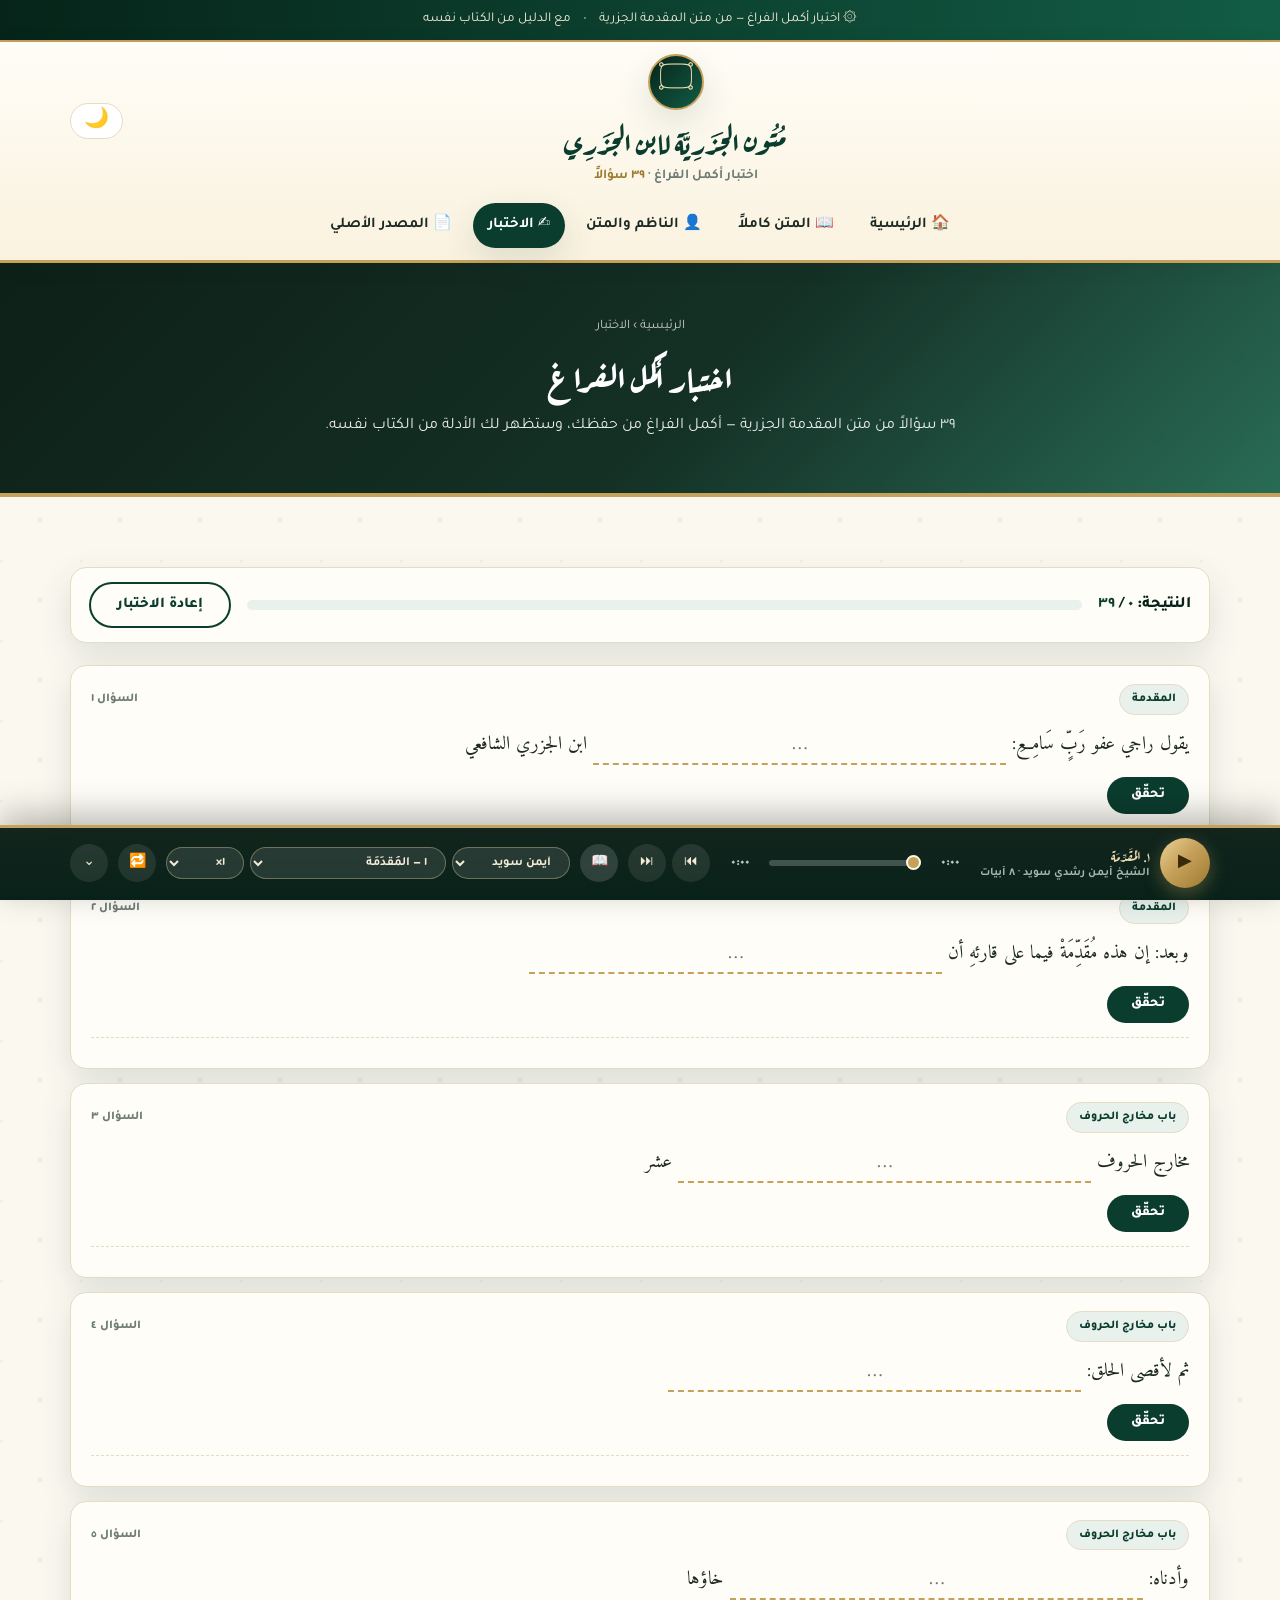
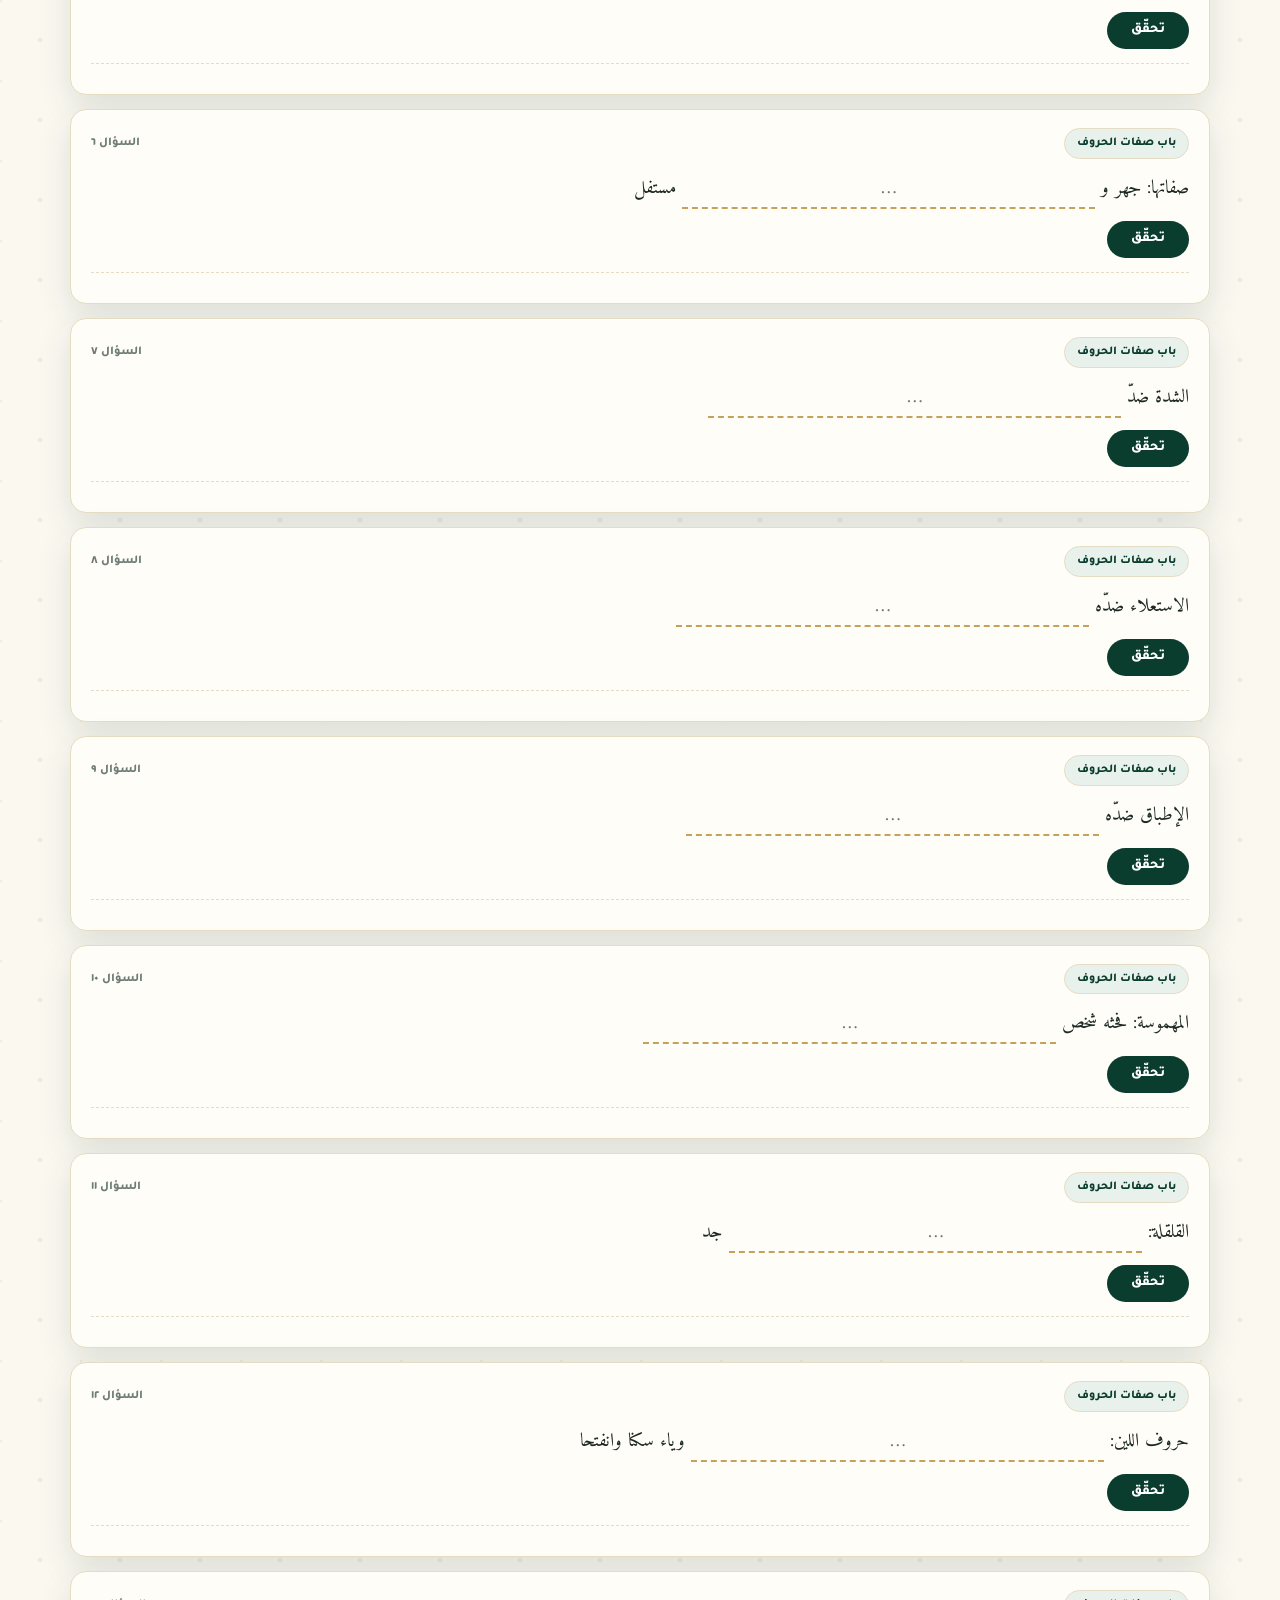
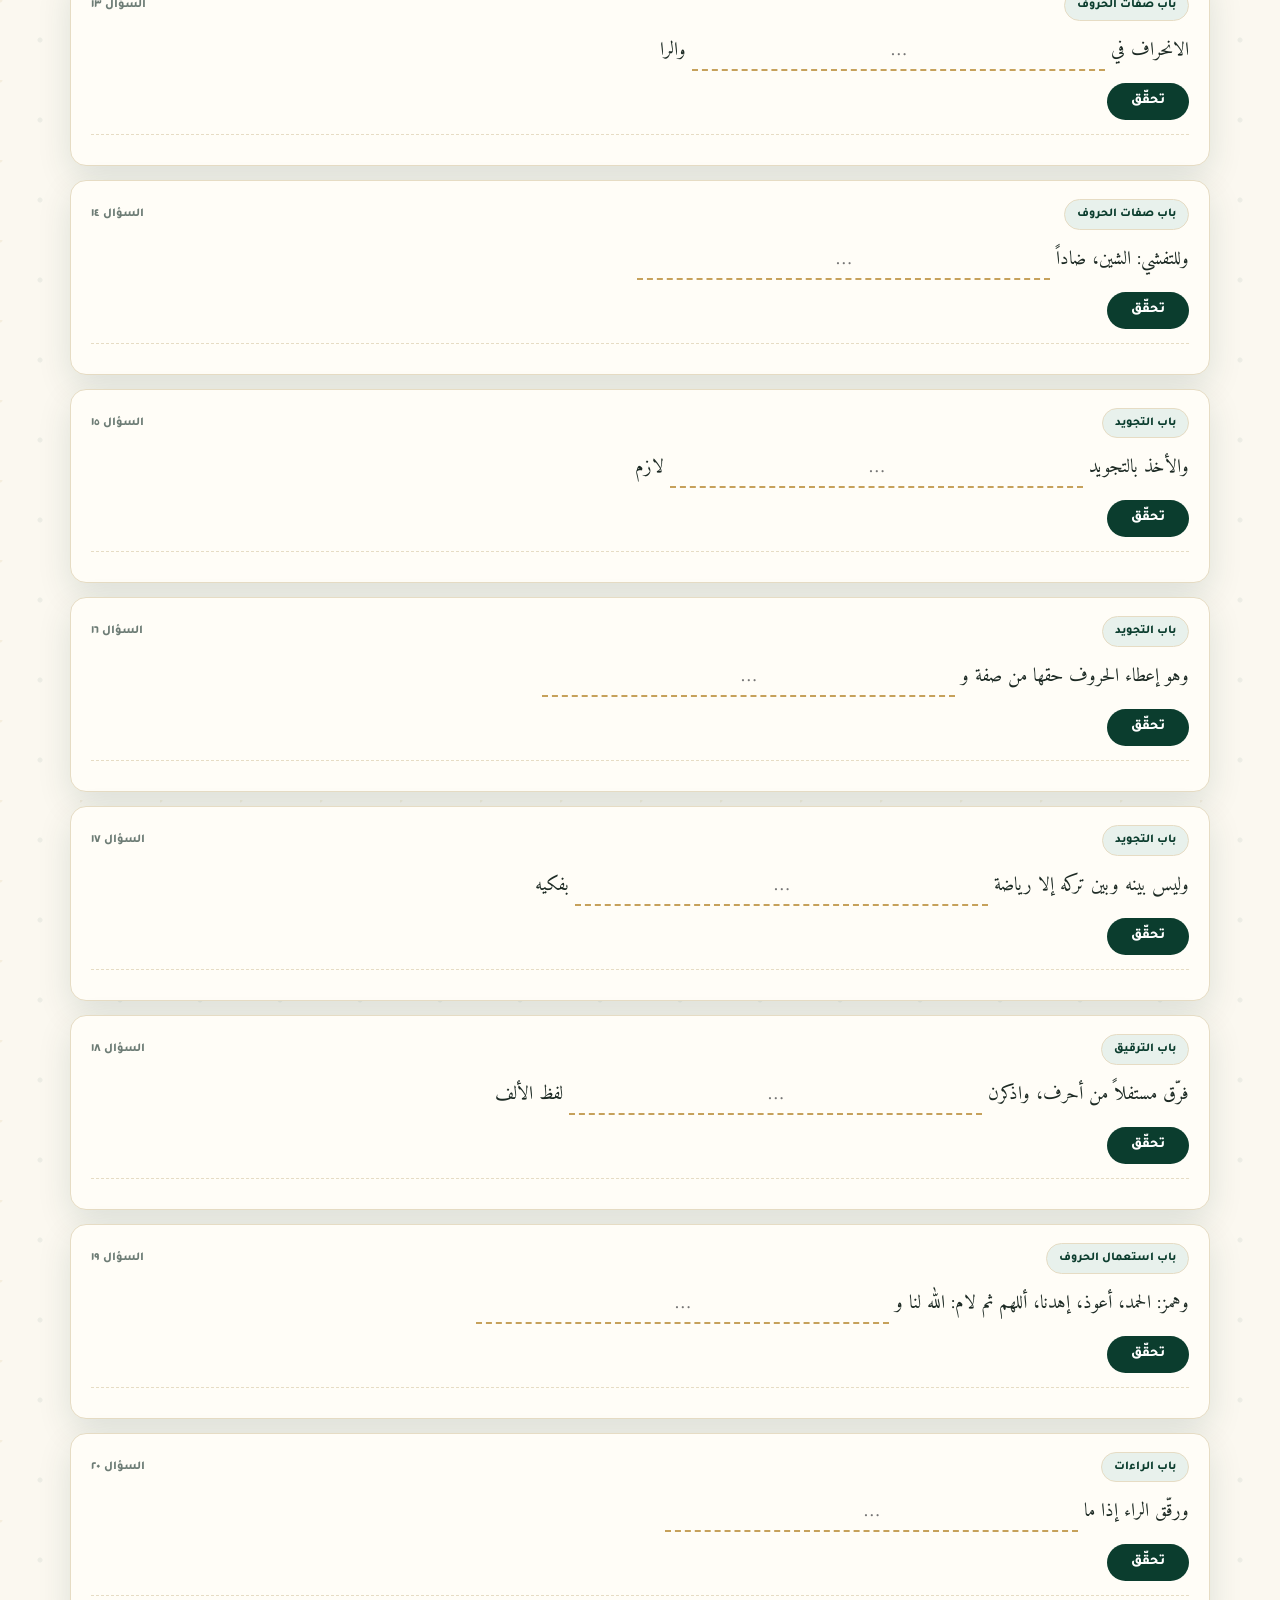
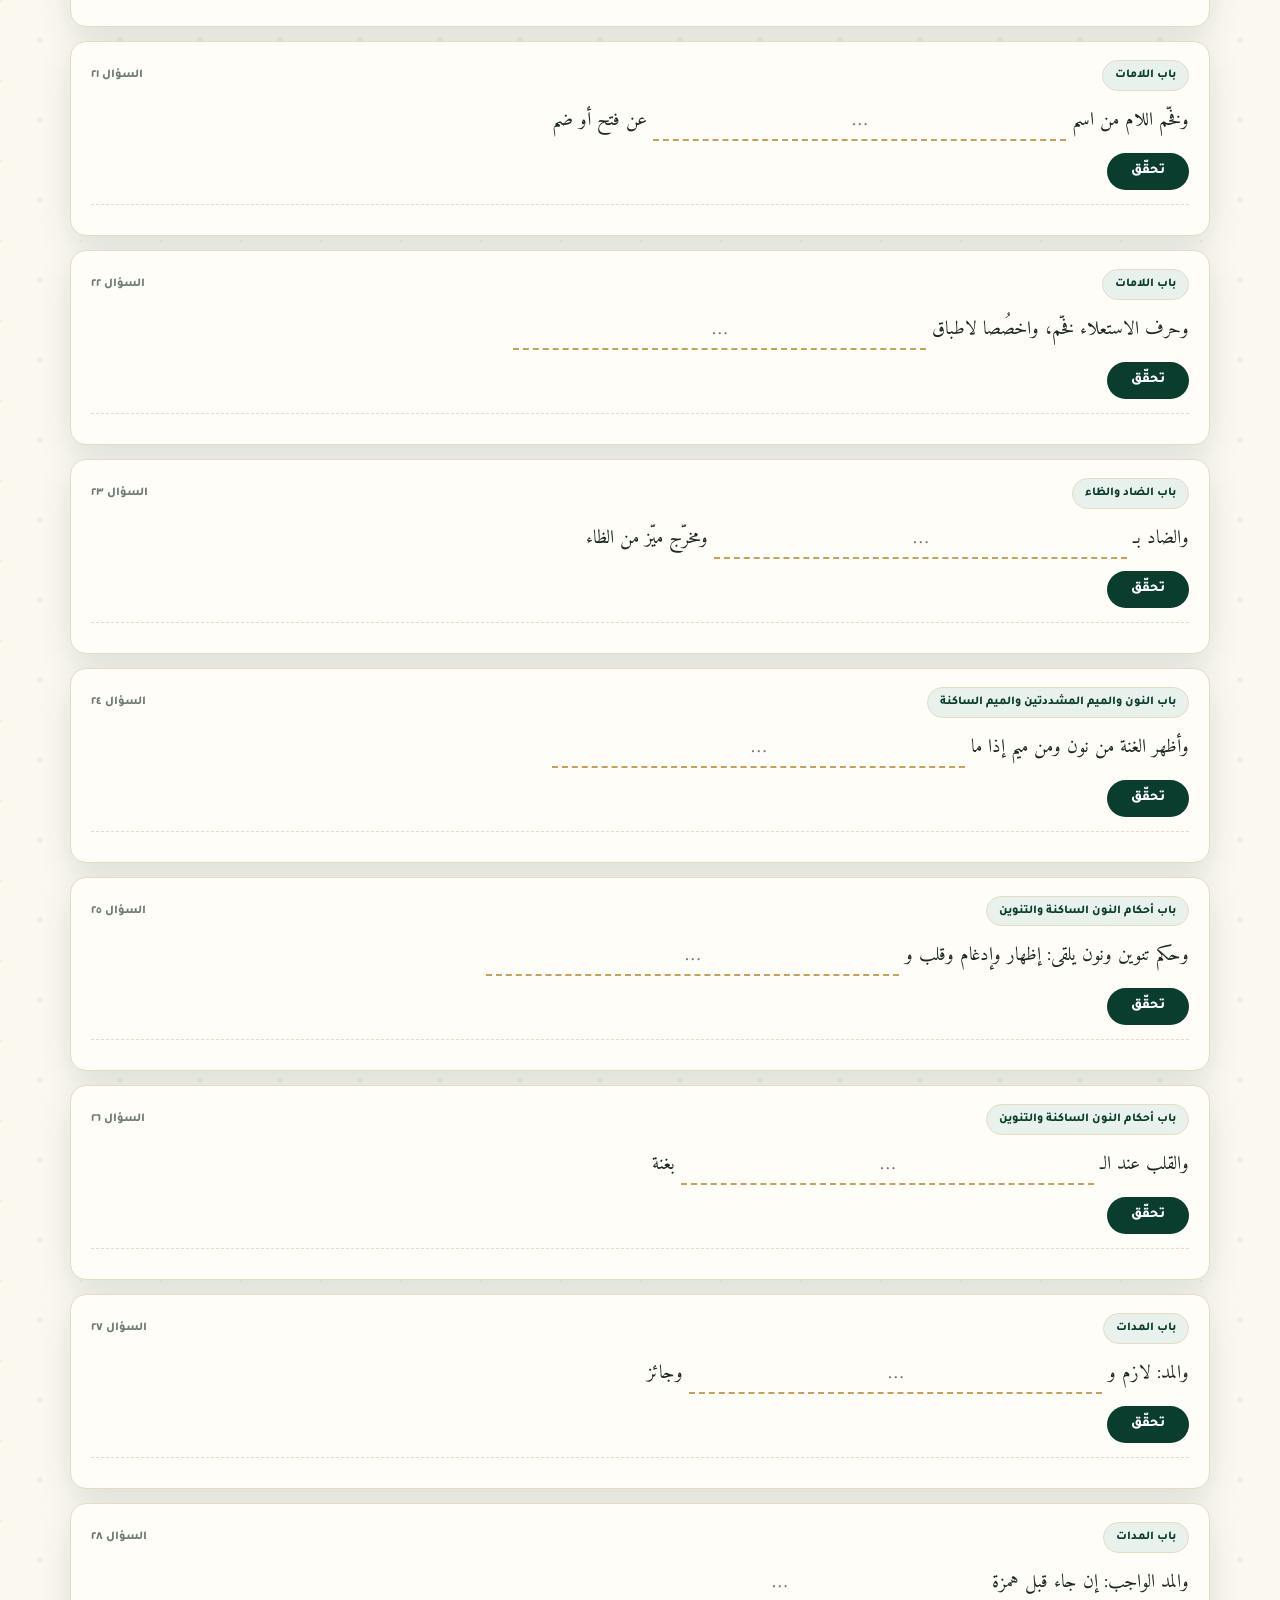
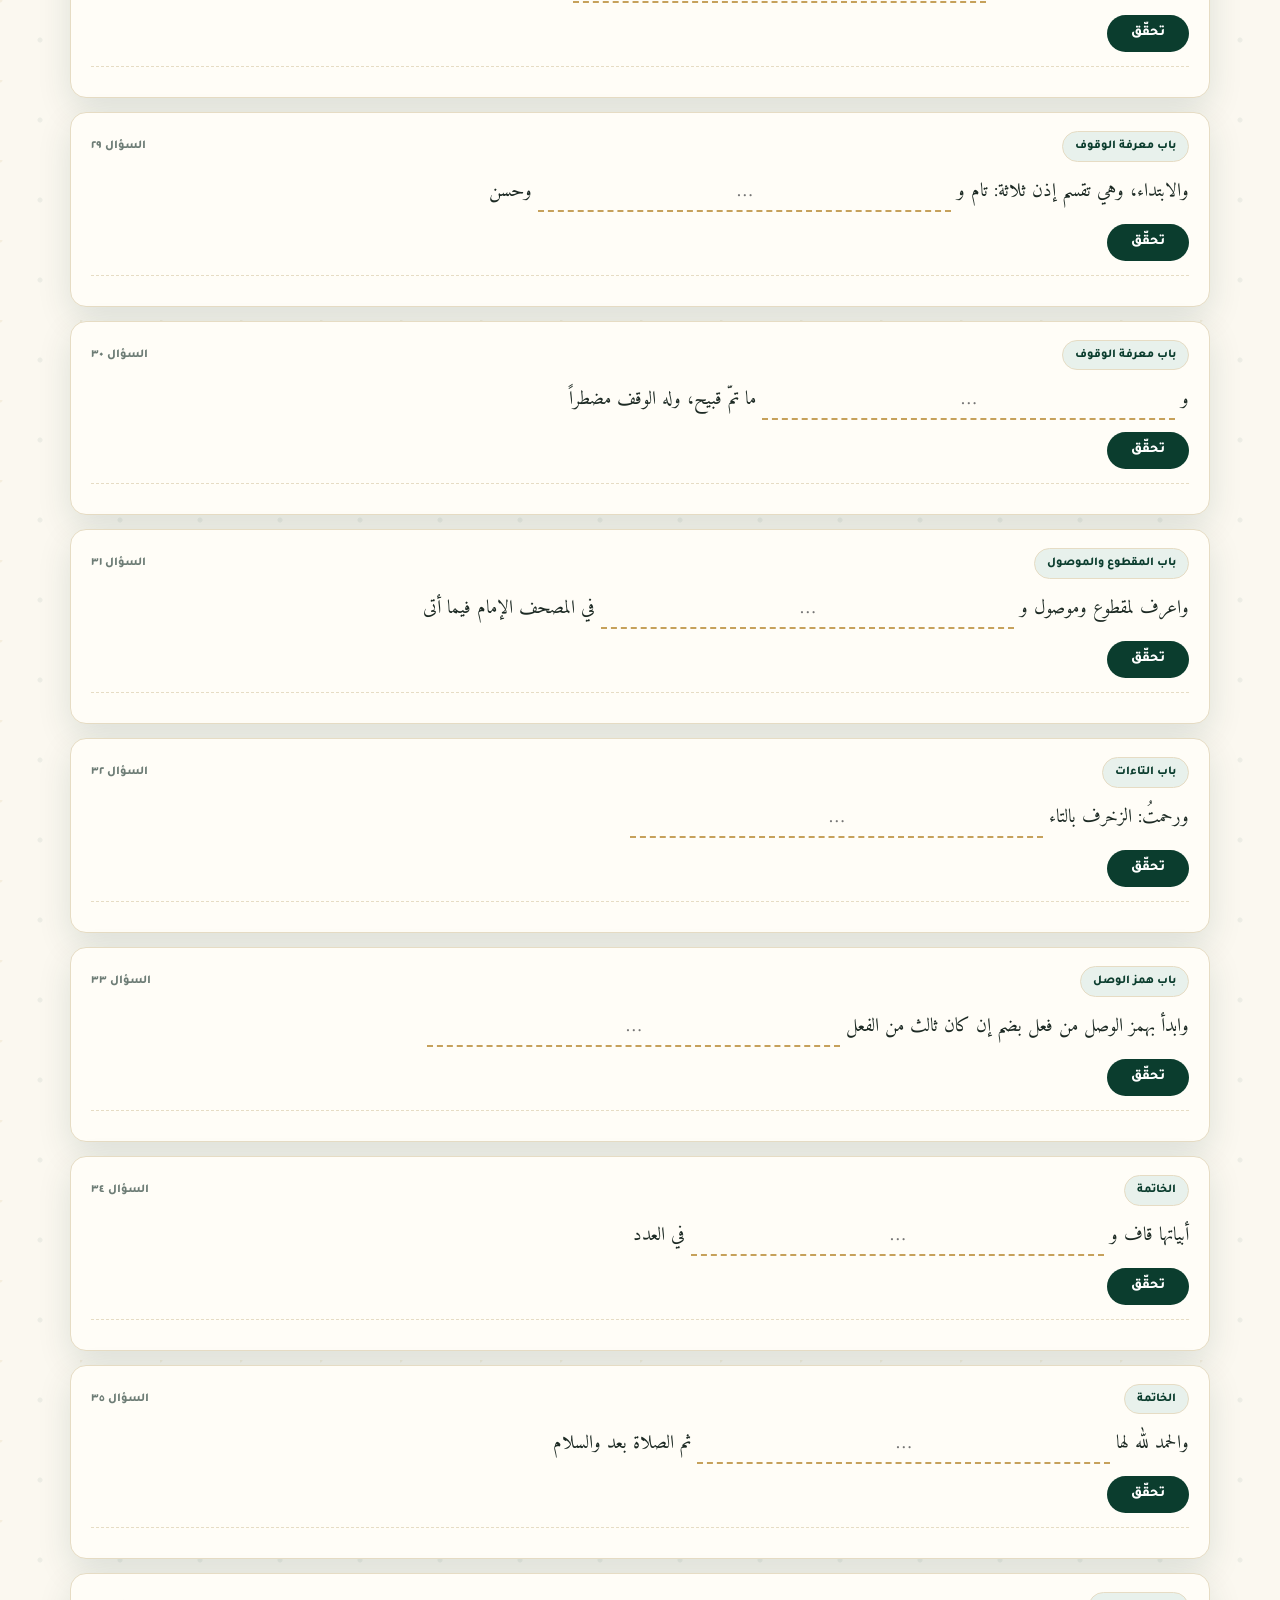
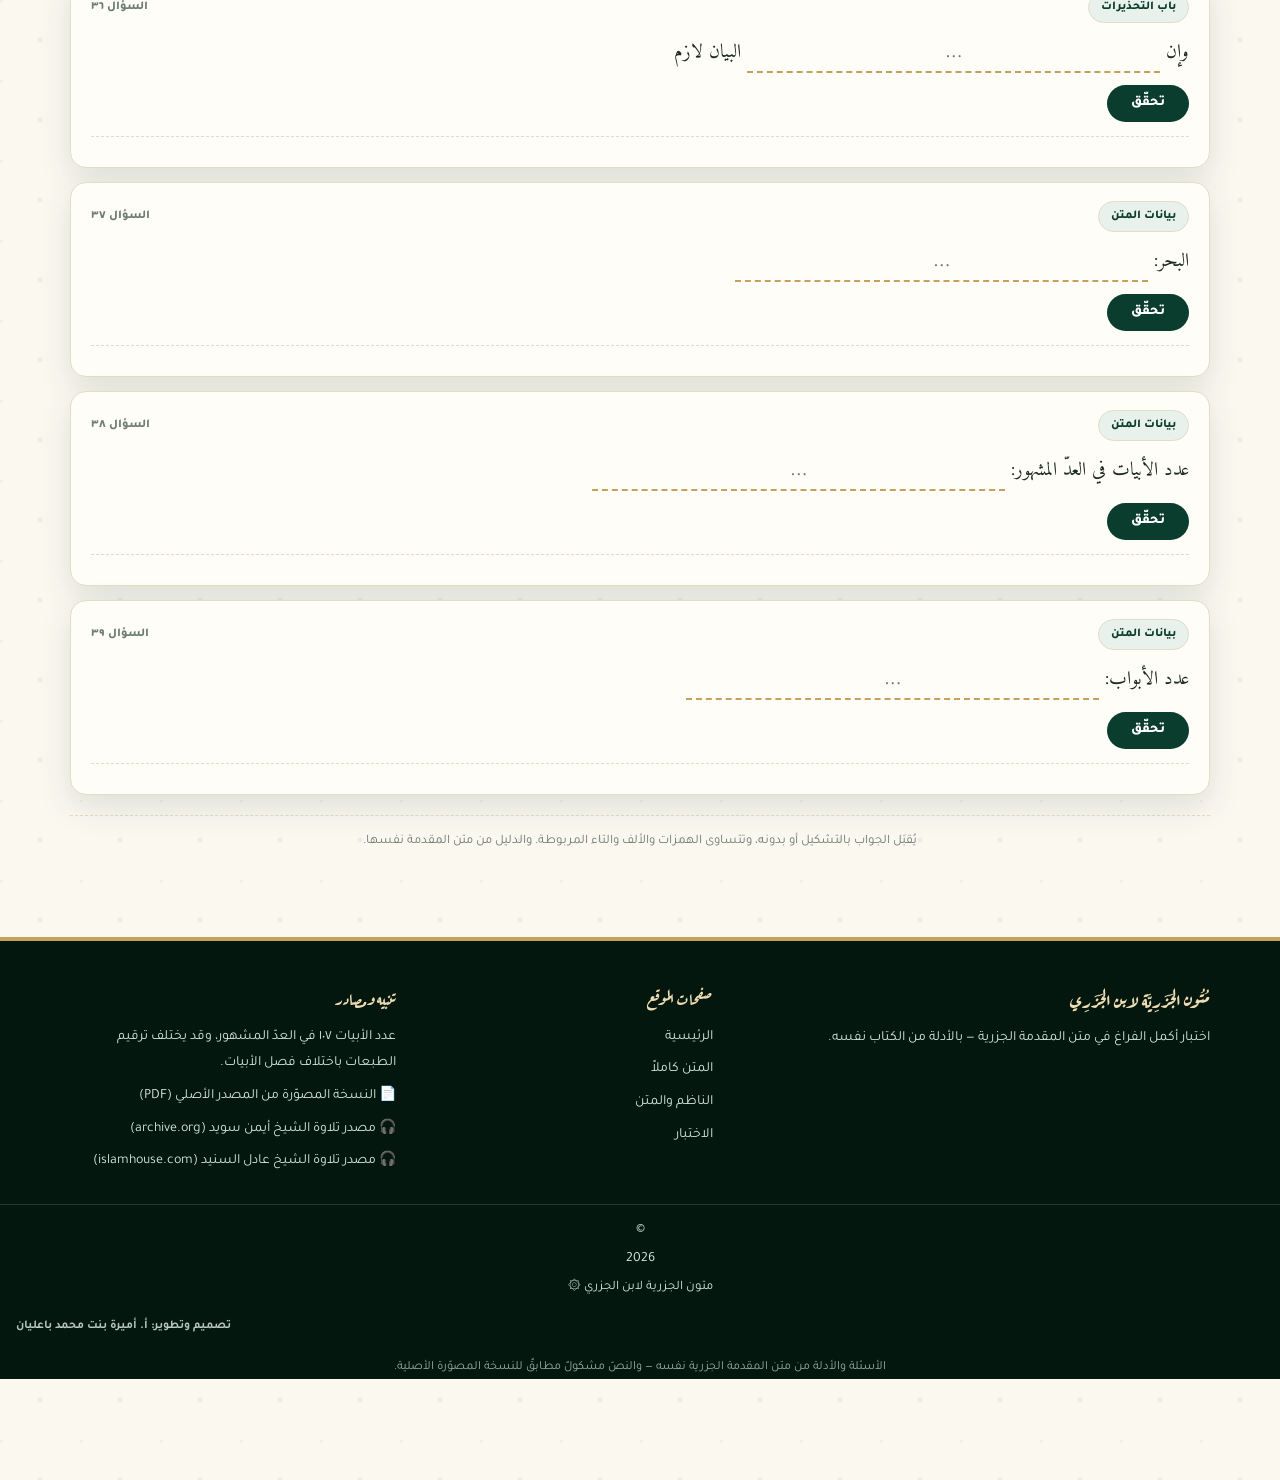
==== commit 3c6c9bcc: "نافذة منبثقة تلقائية لتثبيت الموقع كتطبيق: تظهر للزائر بعد نزول الصفحة مرة كل ٧ أيام («تثبيت الآن» ع" ====
--- a/ikhtibar.html
+++ b/ikhtibar.html
@@ -1,4 +1,4 @@
-<!DOCTYPE html>
+﻿<!DOCTYPE html>
 <html lang="ar" dir="rtl">
 <head>
   <meta charset="UTF-8" />
@@ -10,6 +10,11 @@
   <link rel="preconnect" href="https://fonts.gstatic.com" crossorigin />
   <link href="https://fonts.googleapis.com/css2?family=Amiri:ital,wght@0,400;0,700;1,400&family=Aref+Ruqaa:wght@400;700&family=Tajawal:wght@300;400;500;700;800&display=swap" rel="stylesheet" />
   <link rel="stylesheet" href="styles.css" />
+  <link rel="manifest" href="manifest.webmanifest" />
+  <link rel="apple-touch-icon" sizes="180x180" href="assets/icons/apple-touch-icon-180.png" />
+  <meta name="apple-mobile-web-app-capable" content="yes" />
+  <meta name="mobile-web-app-capable" content="yes" />
+  <meta name="apple-mobile-web-app-title" content="الجزرية" />
 </head>
 <body class="pattern-bg">
 
@@ -98,5 +103,6 @@
   <script src="script.js"></script>
   <script src="audio.js"></script>
   <script src="ikhtibar.js"></script>
+  <script src="pwa.js"></script>
 </body>
 </html>
--- a/styles.css
+++ b/styles.css
@@ -275,7 +275,7 @@
 @media(max-width:900px){.matn-layout{grid-template-columns:1fr}}
 
 /* الفهرس الجانبي */
-.toc{position:sticky;top:74px;background:var(--paper);border:1px solid var(--line);border-radius:20px;padding:18px;box-shadow:var(--shadow)}
+.toc{background:var(--paper);border:1px solid var(--line);border-radius:20px;padding:18px;box-shadow:var(--shadow)}
 .toc h3{margin:0 0 12px;font-size:19px;color:var(--green);display:flex;align-items:center;gap:8px}
 .toc h3::before{content:"۞";color:var(--gold)}
 .toc a{
@@ -305,13 +305,24 @@
 body.dark .matn-tip{color:#b3a06f!important;background:#131f19}
 body.dark .matn-tip b{color:#8fe0b6}
 
-.bab-sec{margin-bottom:38px;scroll-margin-top:90px}
+.bab-sec{margin-bottom:38px;scroll-margin-top:130px}
+/* بقاء إبراز عنوان الباب عند القدوم من الفهرس: نقلة أولية ثم ثبات */
+@keyframes tocflash{
+  0%{background:rgba(18,92,69,.35);box-shadow:0 0 0 3px var(--gold),0 0 0 14px rgba(18,92,69,.22)}
+  60%{background:rgba(18,92,69,.26);box-shadow:0 0 0 2.5px var(--gold),0 0 0 10px rgba(18,92,69,.12)}
+  100%{background:rgba(18,92,69,.14);box-shadow:0 0 0 2.5px var(--gold),0 0 0 10px rgba(18,92,69,.10)}
+}
+.bab-sec.toc-jump h3{
+  animation:tocflash .8s ease .05s 1 both;
+  border-radius:0 0 16px 16px
+}
+.bab-sec.toc-jump h3 .bnum{box-shadow:0 3px 10px rgba(157,116,32,.5)}
 .bab-sec h3{
   font-size:23px;color:var(--green-deep);margin:0 0 4px;padding:0 0 10px;
   border-bottom:1px solid var(--line);display:flex;align-items:baseline;gap:10px;flex-wrap:wrap
 }
 .bab-sec h3 .bnum{
-  font-size:14px;background:var(--green);color:#fff;border-radius:50px;padding:2px 12px;font-family:'Tajawal';font-weight:800
+  font-size:14px;background:var(--green);color:#efe7d5;border-radius:50px;padding:2px 12px;font-family:'Tajawal';font-weight:800
 }
 .listen-btn{
   margin-inline-start:auto;align-self:center;border:1.5px solid var(--line);background:#fff;cursor:pointer;
@@ -347,7 +358,7 @@
 .bayt .text .h1,.bayt .text .h2{display:inline}
 .bayt .text .sep{color:var(--gold);padding:0 6px;font-size:.8em}
 
-/* أزرار البيت: استماع · تم الحفظ · نسخ */
+/* أزرار البيت: تم الحفظ · نسخ */
 .bayt .acts{
   position:absolute;left:10px;top:50%;transform:translateY(-50%);
   display:flex;flex-direction:column;gap:3px;z-index:3
@@ -358,7 +369,6 @@
   font-family:inherit;font-size:12px;line-height:1;transition:.15s
 }
 .vb:hover{border-color:var(--gold);background:var(--green-3);color:var(--green-deep)}
-.vb-listen{font-size:11px}
 .vb-hifz,.vb-copy{opacity:0}
 .bayt:hover .vb-hifz,.bayt:hover .vb-copy,
 .bayt:focus-within .vb-hifz,.bayt:focus-within .vb-copy{opacity:1}
@@ -428,7 +438,7 @@
 body.dark #searchInfo{color:#a6bab0}
 body.dark .toc{background:#101a15;border-color:#22322a}
 body.dark .toc h3{color:#f0f6f2}
-body.dark .toc a{color:#cfe0d7}
+body.dark .toc a{color:#fff}
 body.dark .toc a:hover{background:#16241e}
 body.dark .toc a .tn{color:var(--gold)}
 body.dark .toc a .ct{color:#8fa39a}
@@ -441,8 +451,15 @@
 body.dark .matn-intro .bsm{color:var(--gold-2)}
 body.dark .matn-intro h2{color:#f0f6f2}
 body.dark .matn-intro p{color:#a6bab0}
-body.dark .bab-sec h3{color:#f0f6f2}
-body.dark .bab-sec h3 .bnum{background:#125c45;color:#f4ecd8}
+body.dark .bab-sec{color:#f0f6f2}
+body.dark .bab-sec h3,body.dark .bab-sec.playing h3{color:#fff}
+@keyframes tocflashDark{
+  0%{background:rgba(198,161,91,.32);box-shadow:0 0 0 3px var(--gold),0 0 0 14px rgba(198,161,91,.20)}
+  60%{background:rgba(198,161,91,.24);box-shadow:0 0 0 2.5px var(--gold),0 0 0 10px rgba(198,161,91,.14)}
+  100%{background:rgba(198,161,91,.12);box-shadow:0 0 0 2.5px var(--gold),0 0 0 10px rgba(198,161,91,.10)}
+}
+body.dark .bab-sec.toc-jump h3{animation-name:tocflashDark}
+body.dark .bab-sec h3 .bnum{background:#125c45;color:#fff}
 body.dark .bab-sec .bdesc{color:#a6bab0}
 body.dark .bab-sec.playing h3::after{color:var(--gold)}
 body.dark .bayt{border-bottom-color:#1e2c25}
@@ -526,7 +543,6 @@
   .bayt .num{left:46px;width:28px;height:28px;font-size:12px}
   .bayt .acts{left:8px;gap:3px}
   .vb{width:26px;height:26px;font-size:11.5px}
-  .vb-listen{font-size:10px}
   .hifz-info{font-size:11.5px;padding:6px 11px}
 }
 
@@ -715,3 +731,43 @@
 body.dark .q-ev-text{color:#f4f9f6}
 body.dark .q-ev-text mark{background:#9c7a2f;color:#fff}
 body.dark .test-note{color:#a6bab0;border-top-color:#22322a}
+
+/* ============================================================
+   زر تنزيل التطبيق على الشاشة الرئيسية (PWA)
+   ============================================================ */
+.install-app{
+  display:inline-flex;align-items:center;gap:7px;flex:none;
+  background:linear-gradient(135deg,#ecd394 0%,var(--gold) 45%,var(--gold-deep) 100%);
+  color:#3a2a0a;border:1px solid #f6e9c6;border-radius:50px;
+  padding:8px 16px;font-family:inherit;font-size:14px;font-weight:800;line-height:1;
+  cursor:pointer;box-shadow:var(--shadow-gold);transition:.18s
+}
+.install-app:hover{transform:translateY(-1px);filter:brightness(1.04)}
+.install-app[hidden]{display:none!important}
+.install-app .ic{font-size:17px}
+body.dark .install-app{box-shadow:0 6px 18px rgba(0,0,0,.35)}
+
+/* نافذة تعليمات التنزيل */
+.inst-help{
+  position:fixed;inset:0;z-index:400;display:none;align-items:center;justify-content:center;
+  background:rgba(4,23,15,.62);padding:18px
+}
+.inst-help.open{display:flex}
+.inst-card{
+  background:var(--paper);color:var(--ink);width:100%;max-width:450px;text-align:right;
+  border:1px solid var(--gold);border-top:6px solid var(--gold);border-radius:20px;
+  padding:22px 24px 20px;box-shadow:0 24px 60px rgba(0,0,0,.45)
+}
+.inst-card h4{margin:0 0 10px;color:var(--green);font-size:20px}
+.inst-card p{margin:0 0 8px;font-size:15px}
+.inst-card ol{margin:0 0 16px;padding-right:20px;font-size:15px;line-height:2}
+.inst-card .ic{font-size:17px}
+.inst-card .inst-note{font-size:13.5px;opacity:.8;line-height:1.9;margin:0 0 14px}
+.inst-actions{display:flex;gap:10px;justify-content:flex-start;align-items:center;flex-wrap:wrap;margin-top:4px}
+.inst-actions .btn{min-width:120px}
+body.dark .inst-card h4{color:#dff0e7}
+
+@media(max-width:620px){
+  .install-app{padding:8px 12px}
+  .install-app .t{display:none}
+}
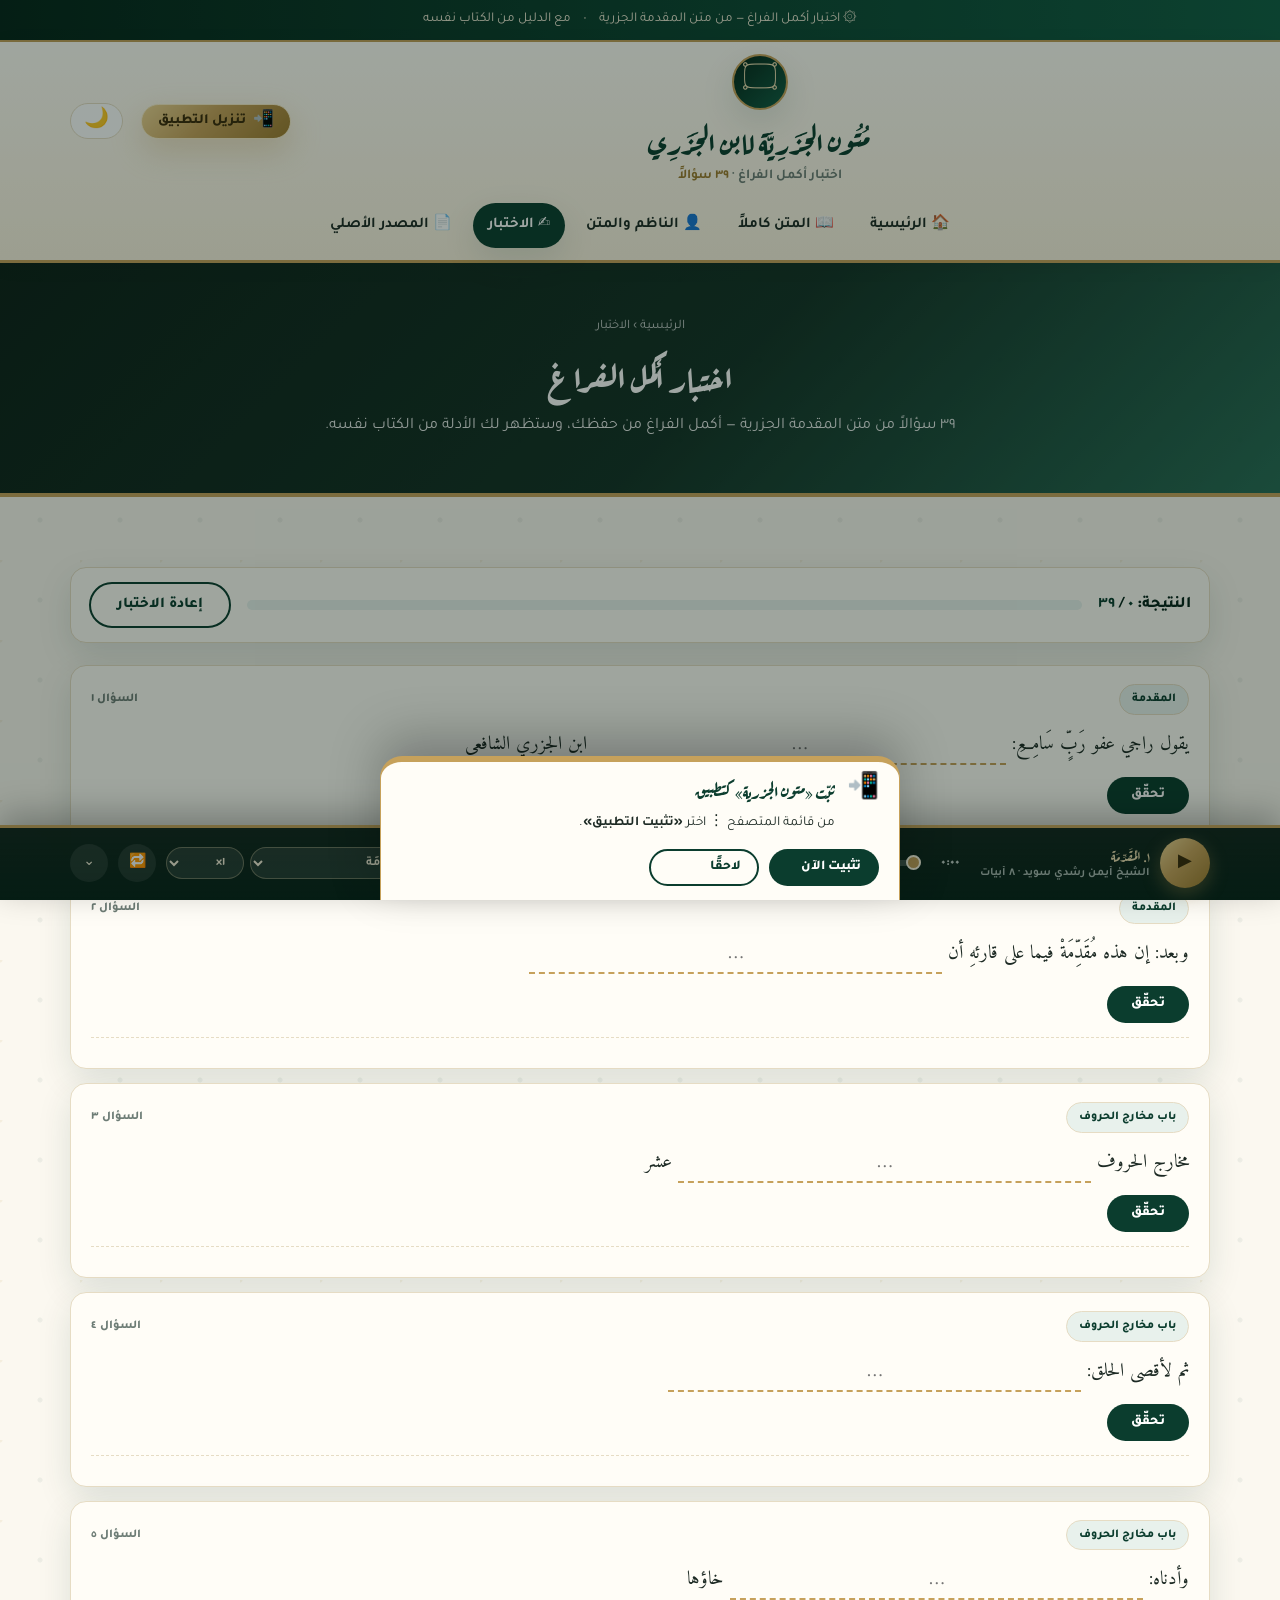
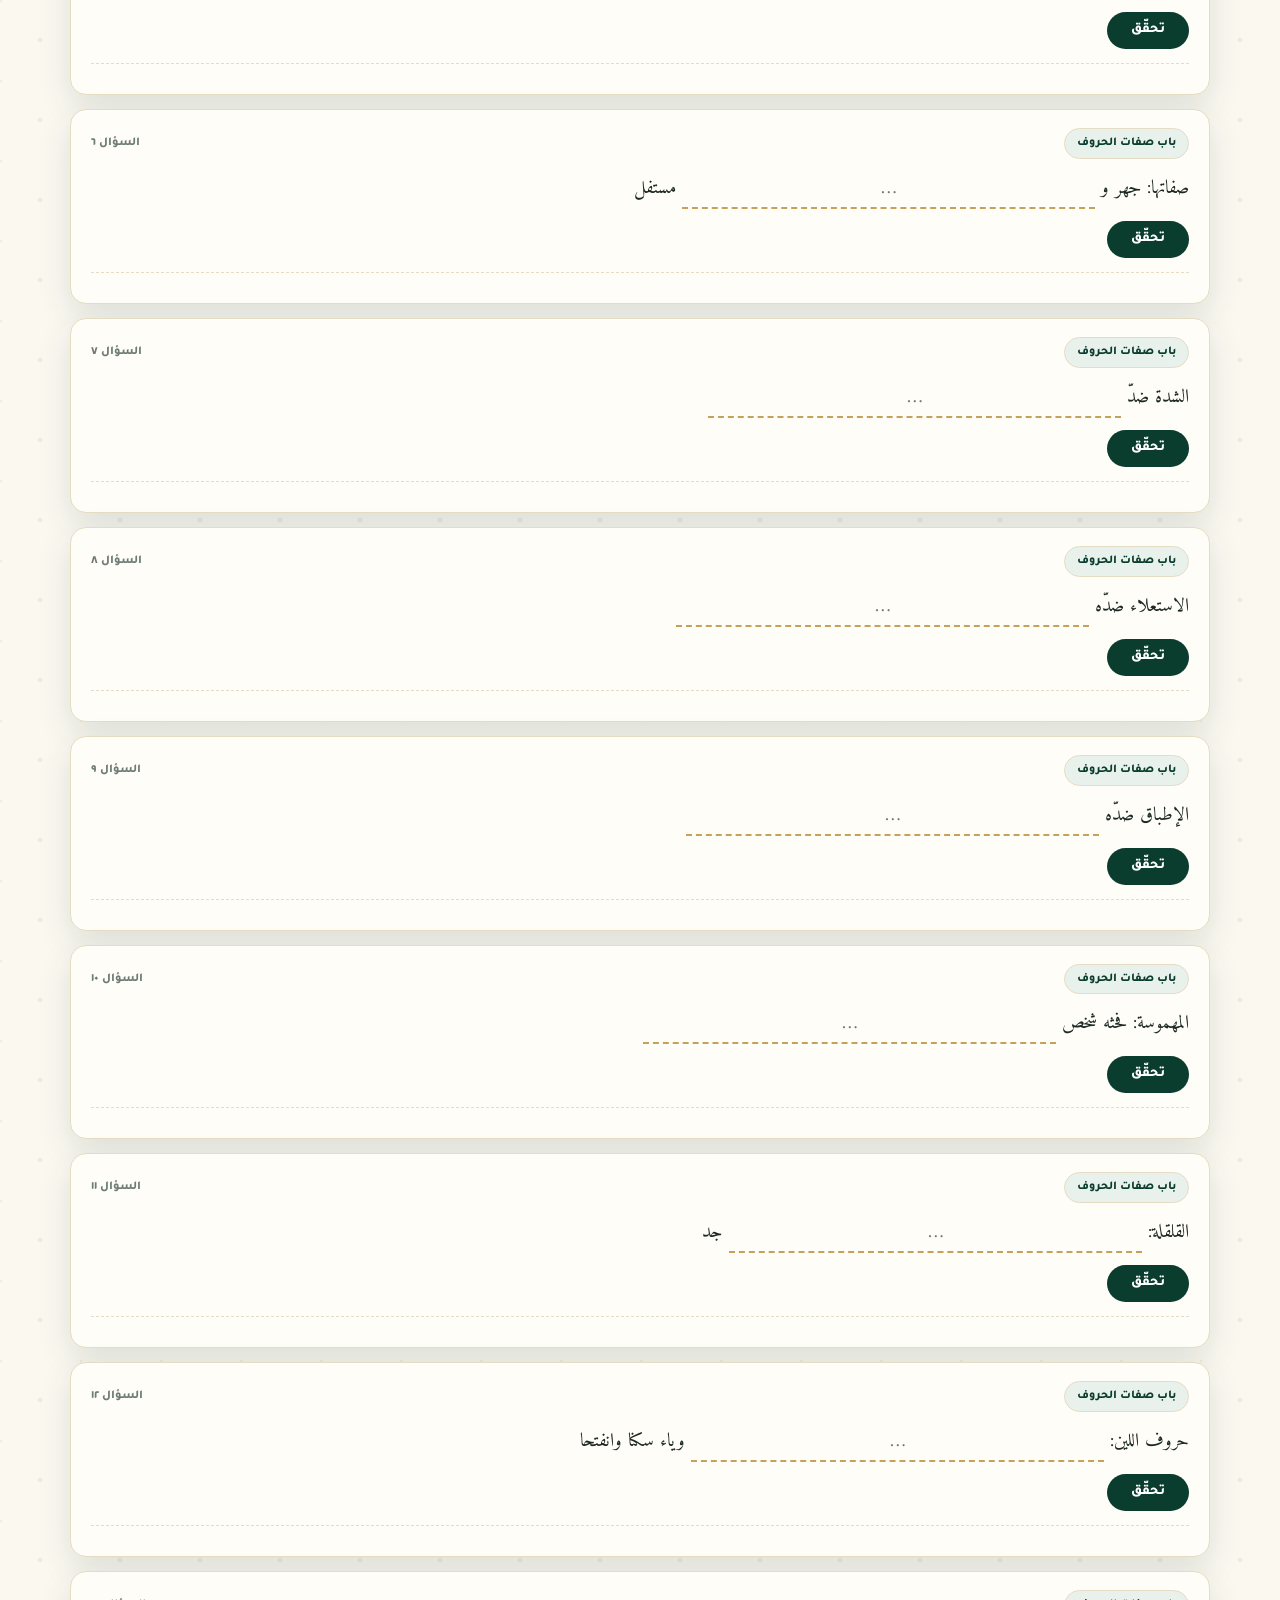
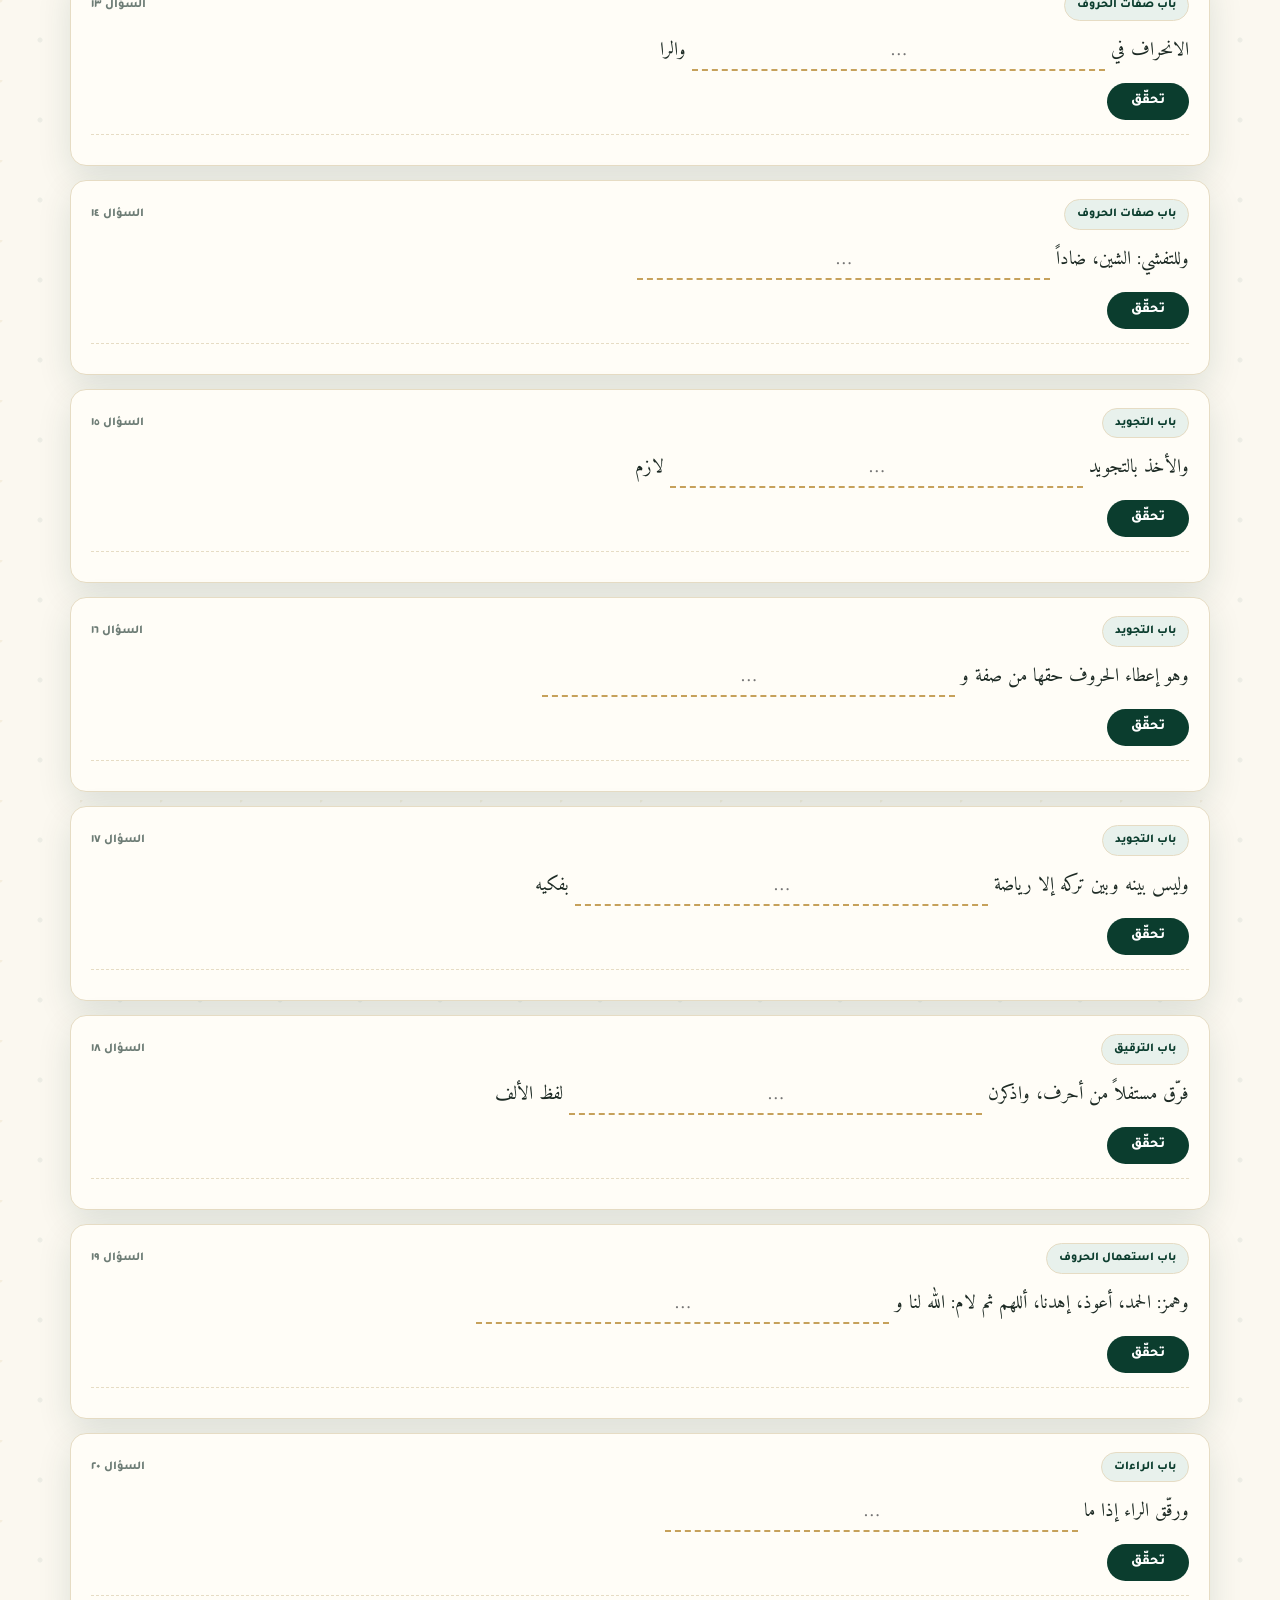
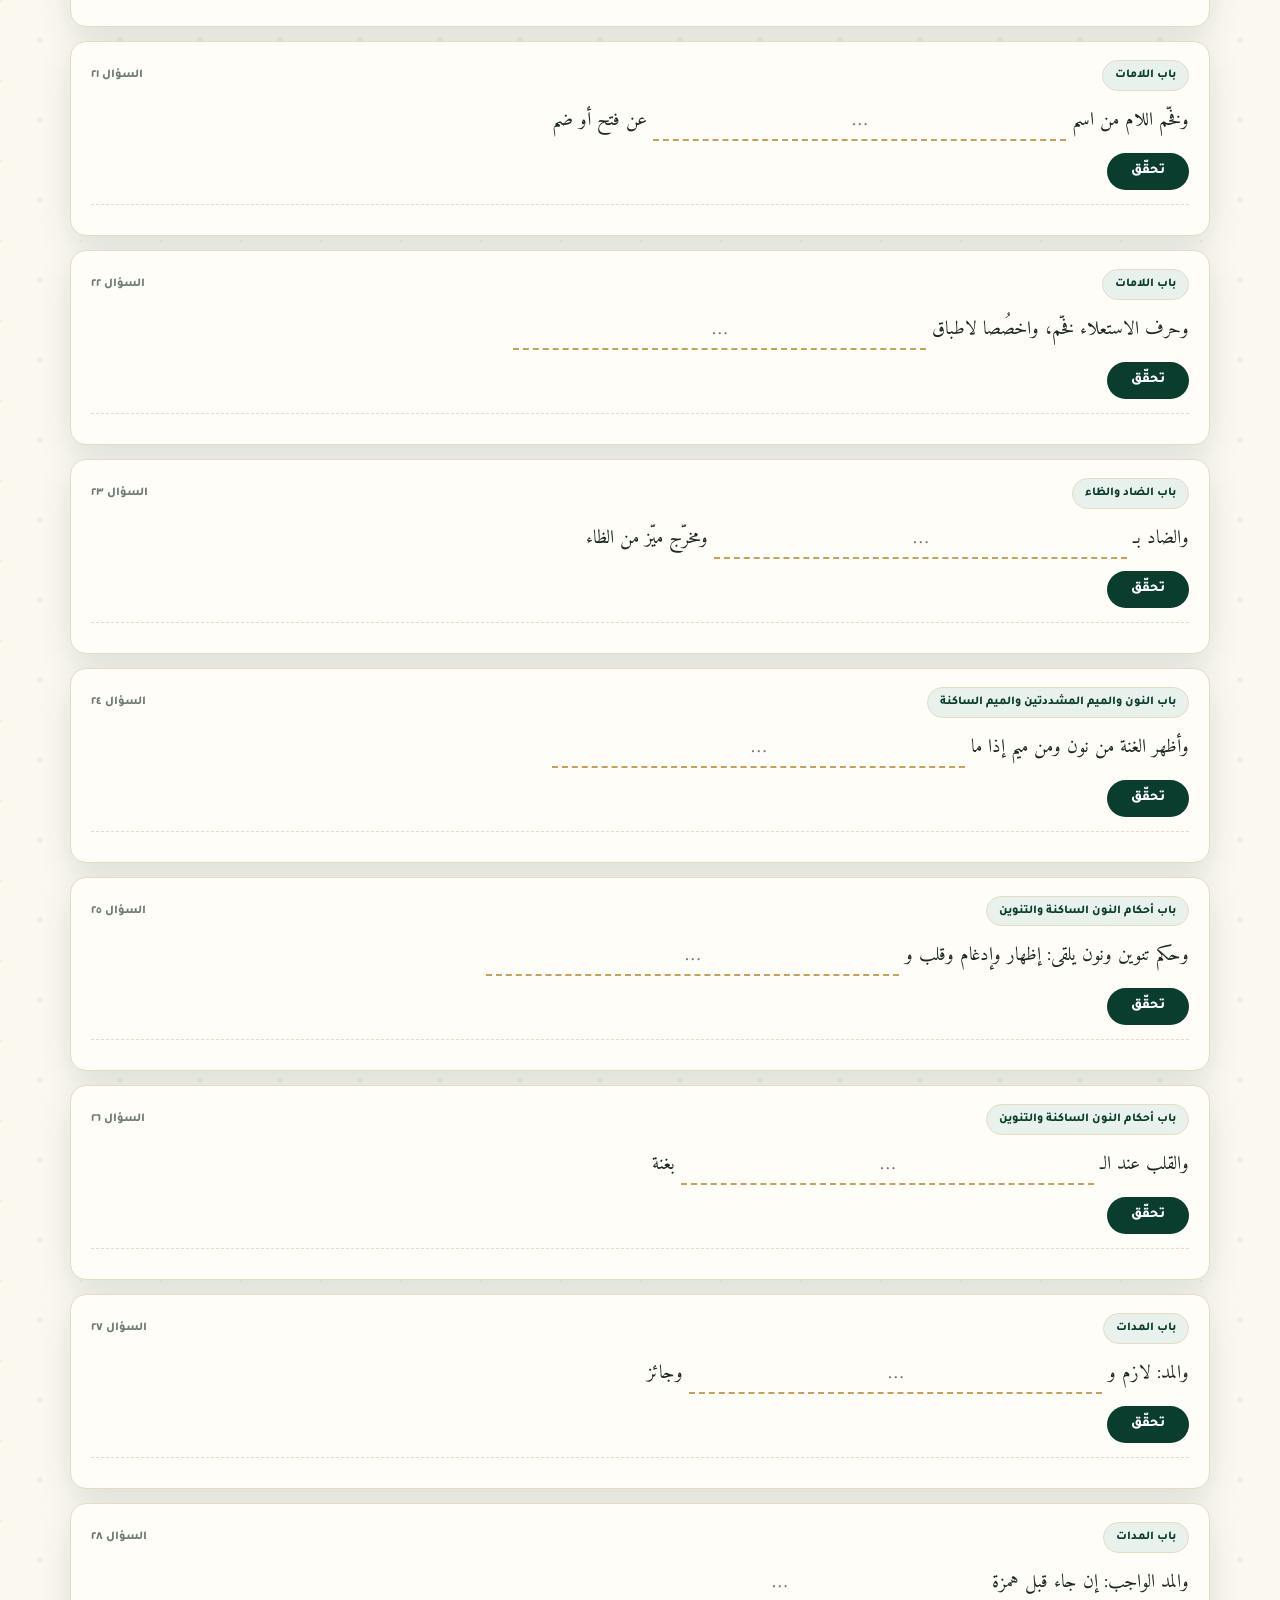
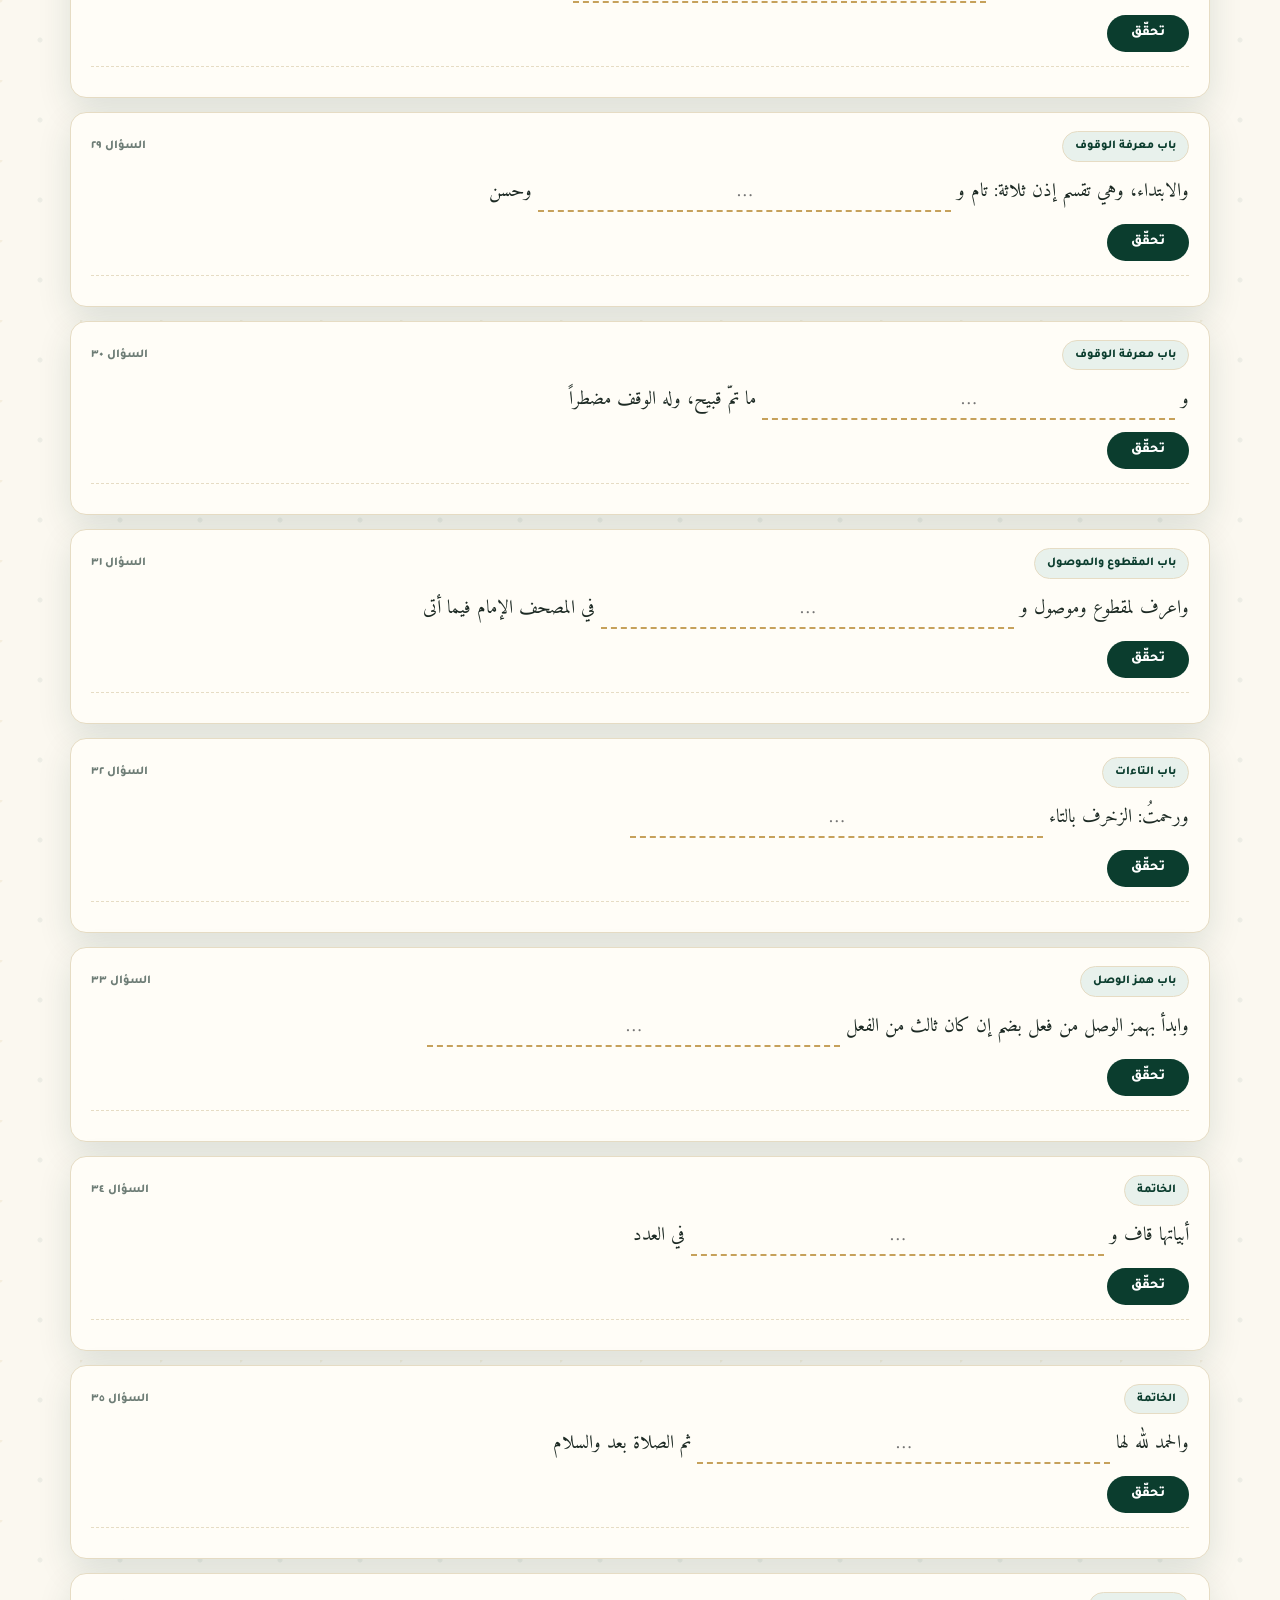
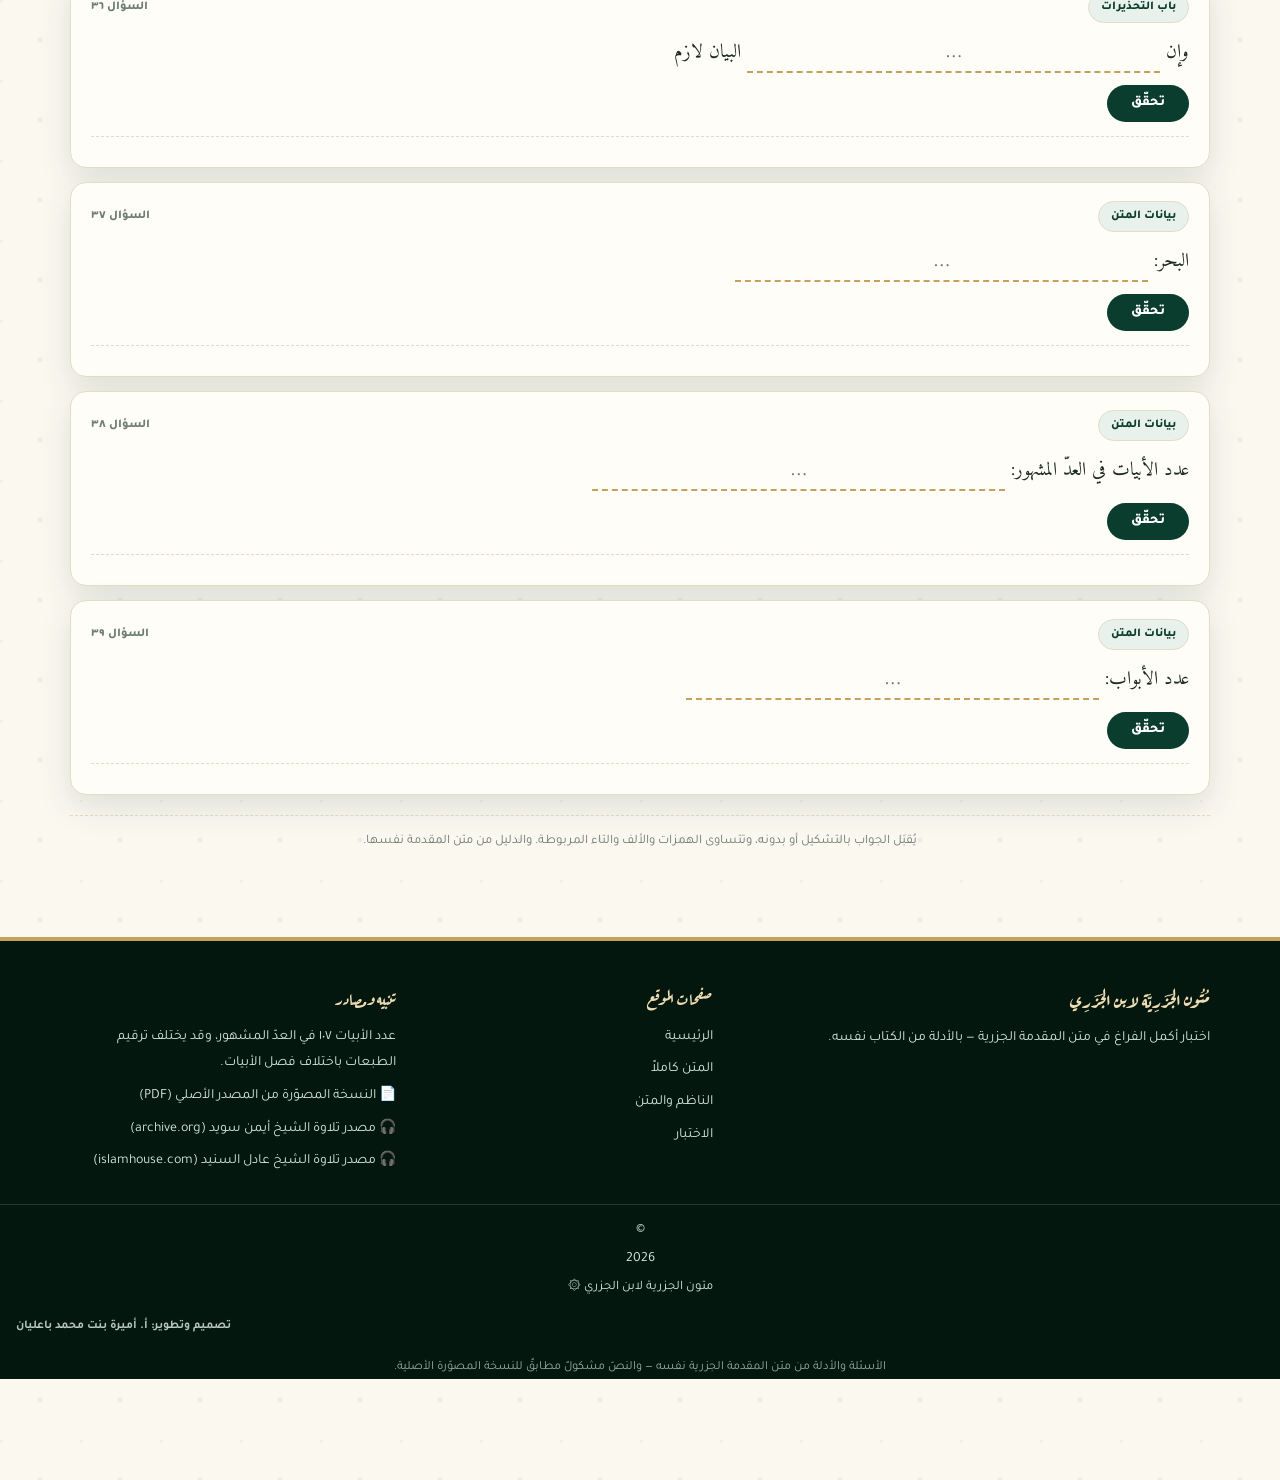
==== commit 016e9fc7: "إرجاع رمز التنزيل 📲 أعلى الصفحات (بالأسلوب الأصلي: يثبّت مباشرة عبر beforeinstallprompt وإلا استدعاء" ====
--- a/ikhtibar.html
+++ b/ikhtibar.html
@@ -34,6 +34,7 @@
         <h1>مُتُون الجَزَرِيَّة لابن الجَزَرِي</h1>
         <p class="sub">اختبار أكمل الفراغ · <b>٣٩ سؤالاً</b></p>
       </div>
+      <button class="install-app" id="installAppBtn" aria-label="تنزيل التطبيق على الشاشة الرئيسية" title="تنزيل التطبيق على الشاشة الرئيسية"><span class="ic">📲</span><span class="t">تنزيل التطبيق</span></button>
       <button class="tool-btn" data-theme-toggle title="الوضع الليلي" style="font-size:20px">🌙</button>
     </div>
     <div class="container">
--- a/styles.css
+++ b/styles.css
@@ -749,22 +749,27 @@
 
 /* نافذة تعليمات التنزيل */
 .inst-help{
-  position:fixed;inset:0;z-index:400;display:none;align-items:center;justify-content:center;
-  background:rgba(4,23,15,.62);padding:18px
+  position:fixed;inset:0;z-index:400;display:none;align-items:flex-end;justify-content:center;
+  background:rgba(4,23,15,.38);padding:0 14px
 }
 .inst-help.open{display:flex}
 .inst-card{
-  background:var(--paper);color:var(--ink);width:100%;max-width:450px;text-align:right;
-  border:1px solid var(--gold);border-top:6px solid var(--gold);border-radius:20px;
-  padding:22px 24px 20px;box-shadow:0 24px 60px rgba(0,0,0,.45)
-}
-.inst-card h4{margin:0 0 10px;color:var(--green);font-size:20px}
-.inst-card p{margin:0 0 8px;font-size:15px}
+  background:var(--paper);color:var(--ink);width:100%;max-width:520px;text-align:right;
+  border:1px solid var(--gold);border-bottom:0;border-top:6px solid var(--gold);
+  border-radius:22px 22px 0 0;padding:14px 20px 14px;
+  box-shadow:0 -18px 50px rgba(0,0,0,.25);
+  transform:translateY(30px);opacity:0;transition:transform .3s ease,opacity .3s ease
+}
+.inst-help.open .inst-card{transform:translateY(0);opacity:1}
+.inst-head{float:right;font-size:26px;margin-inline-end:12px;line-height:1.15}
+.inst-body{overflow:hidden}
+.inst-card h4{margin:0 0 4px;color:var(--green);font-size:18px;font-weight:900}
+.inst-card p{margin:0;font-size:13.5px;line-height:1.9}
 .inst-card ol{margin:0 0 16px;padding-right:20px;font-size:15px;line-height:2}
-.inst-card .ic{font-size:17px}
-.inst-card .inst-note{font-size:13.5px;opacity:.8;line-height:1.9;margin:0 0 14px}
-.inst-actions{display:flex;gap:10px;justify-content:flex-start;align-items:center;flex-wrap:wrap;margin-top:4px}
-.inst-actions .btn{min-width:120px}
+.inst-card .ic{font-size:15px}
+.inst-card .inst-note{font-size:12.5px;opacity:.8;line-height:1.8;margin:0 0 10px}
+.inst-actions{display:flex;gap:10px;justify-content:flex-start;align-items:center;flex-wrap:wrap;margin-top:12px}
+.inst-actions .btn{min-width:110px}
 body.dark .inst-card h4{color:#dff0e7}
 
 @media(max-width:620px){
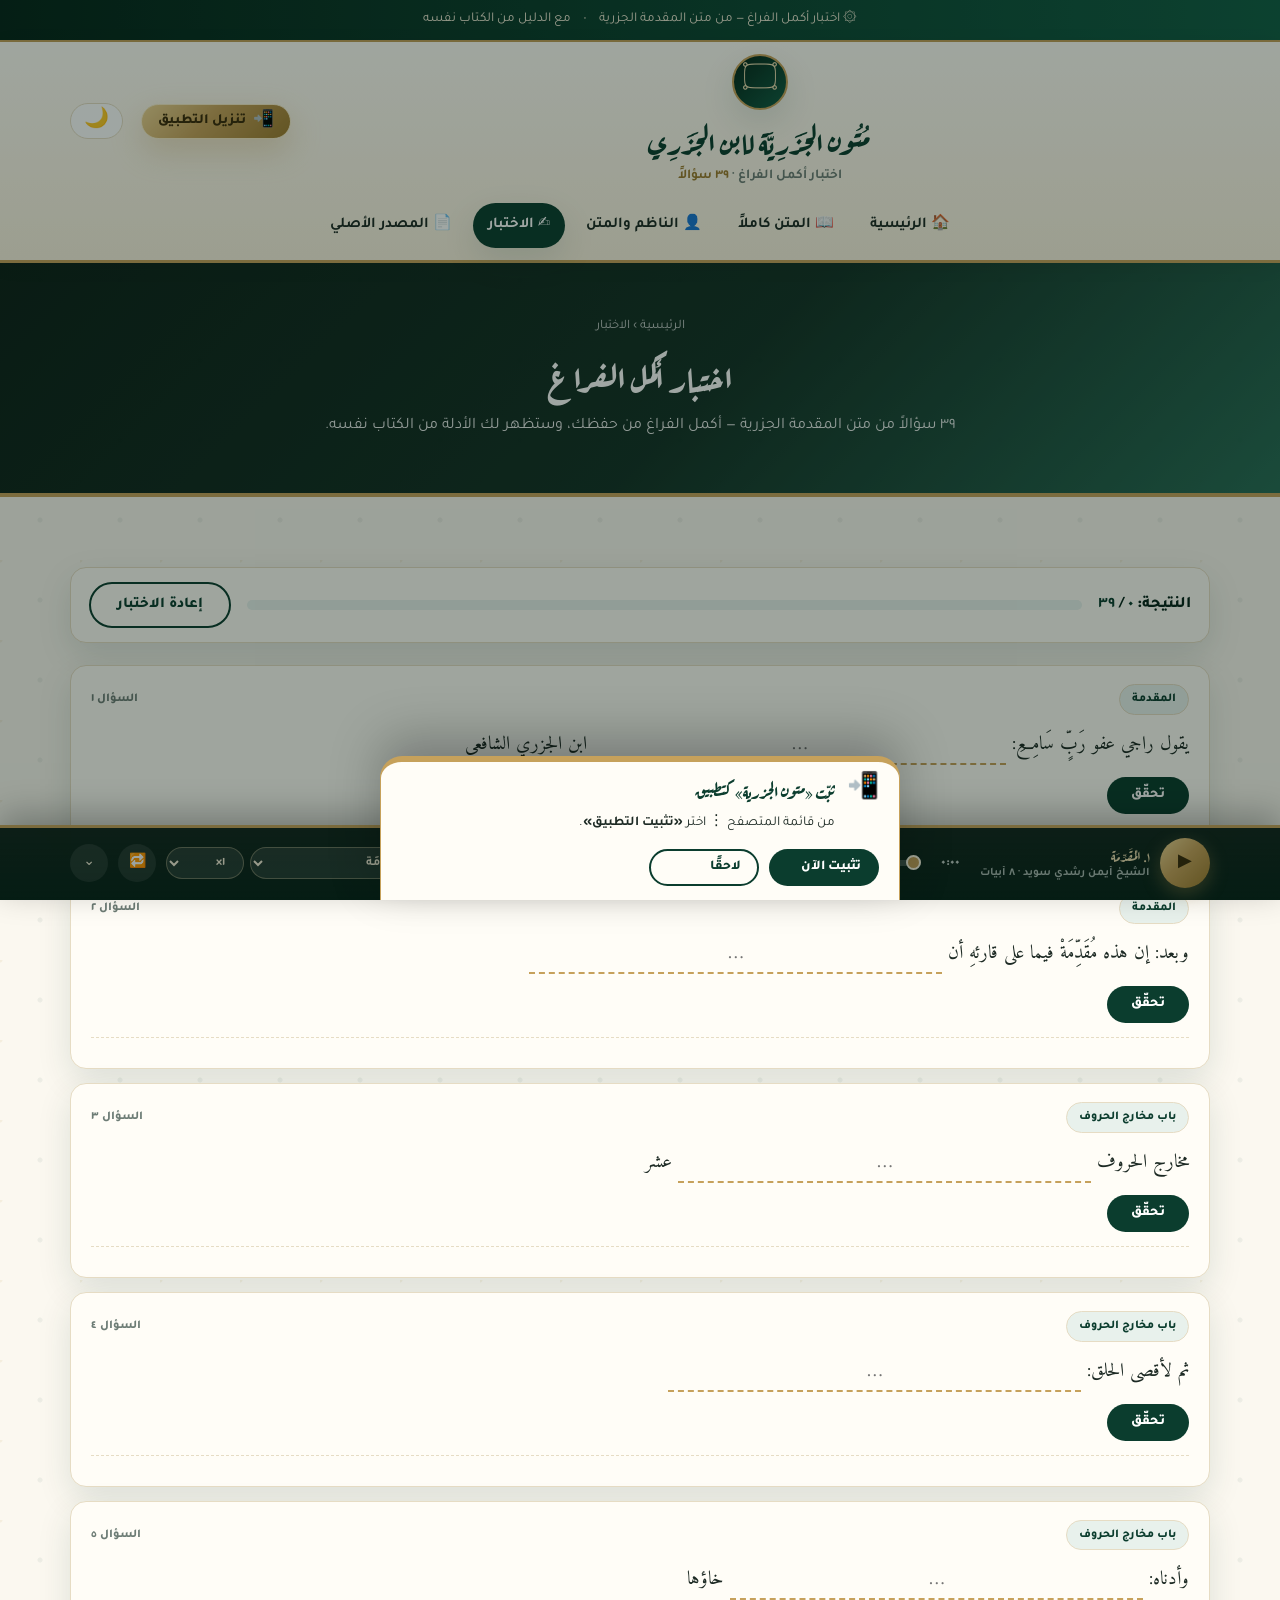
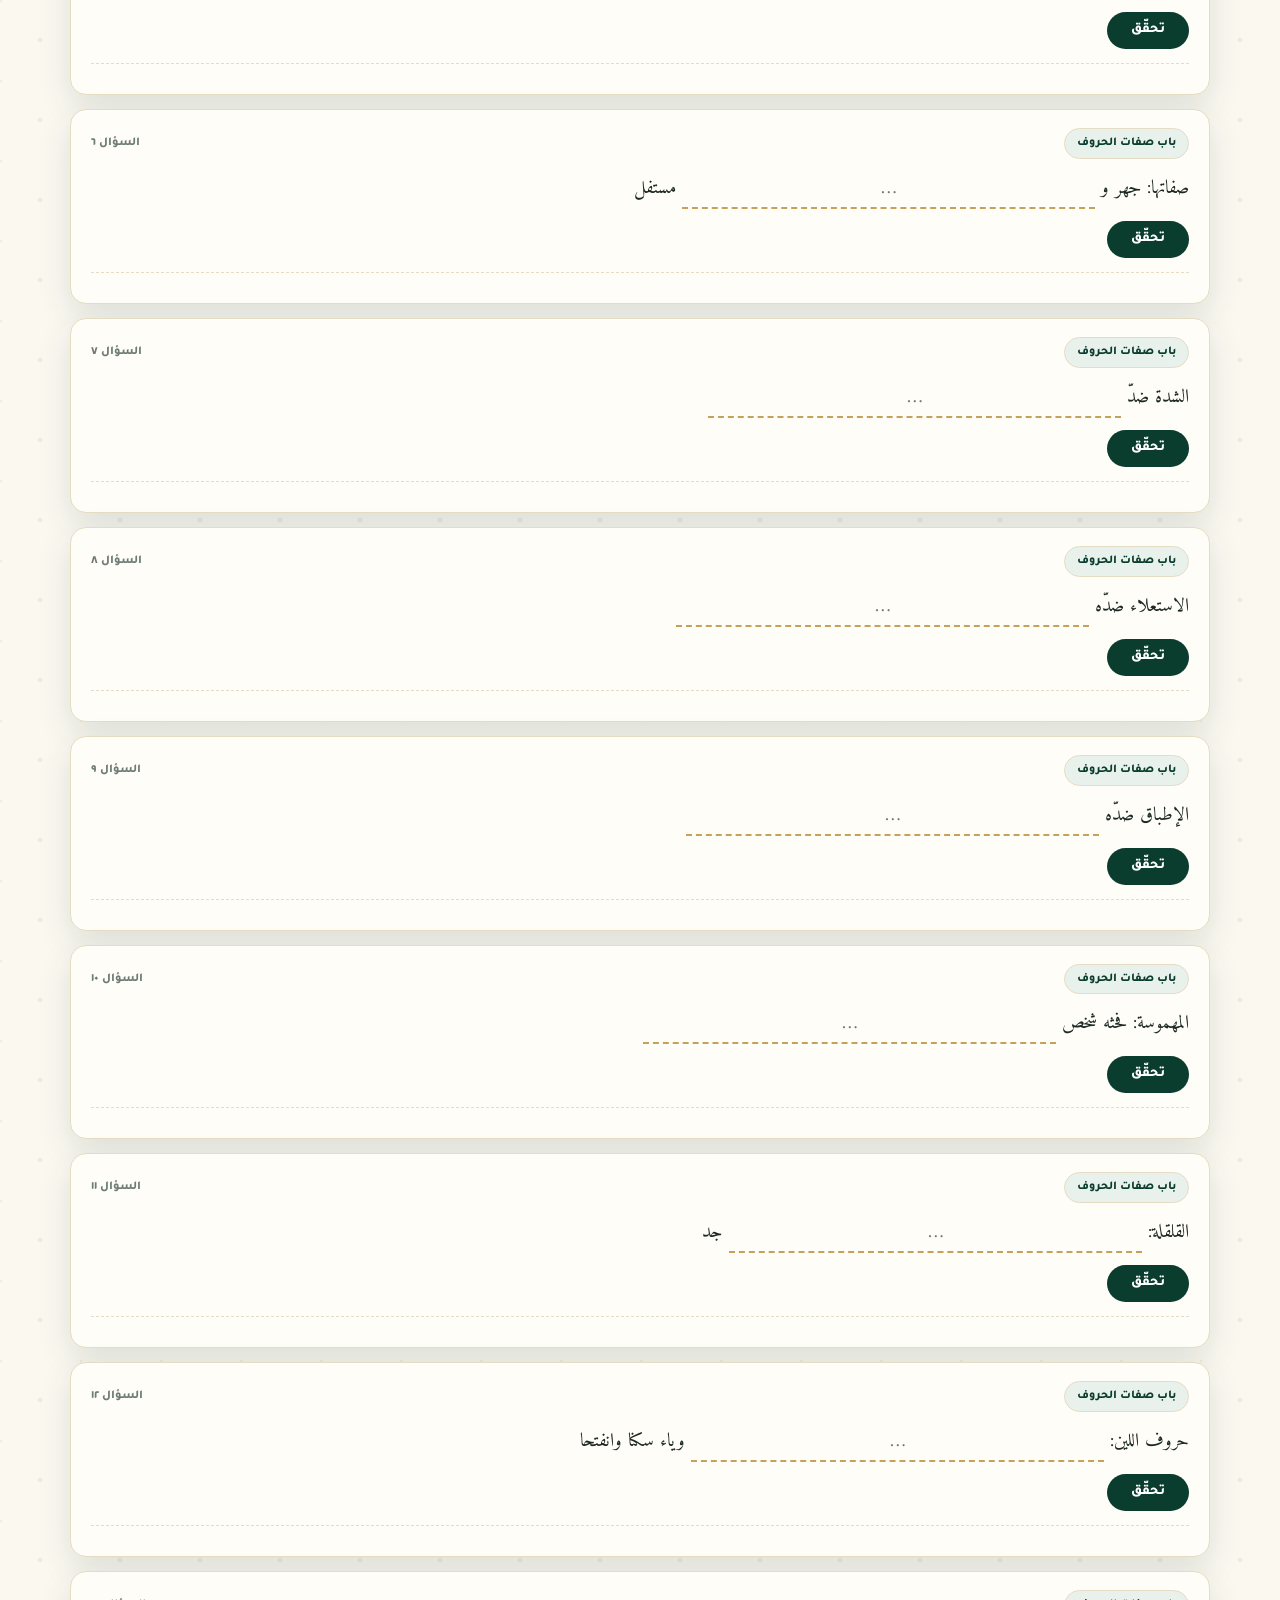
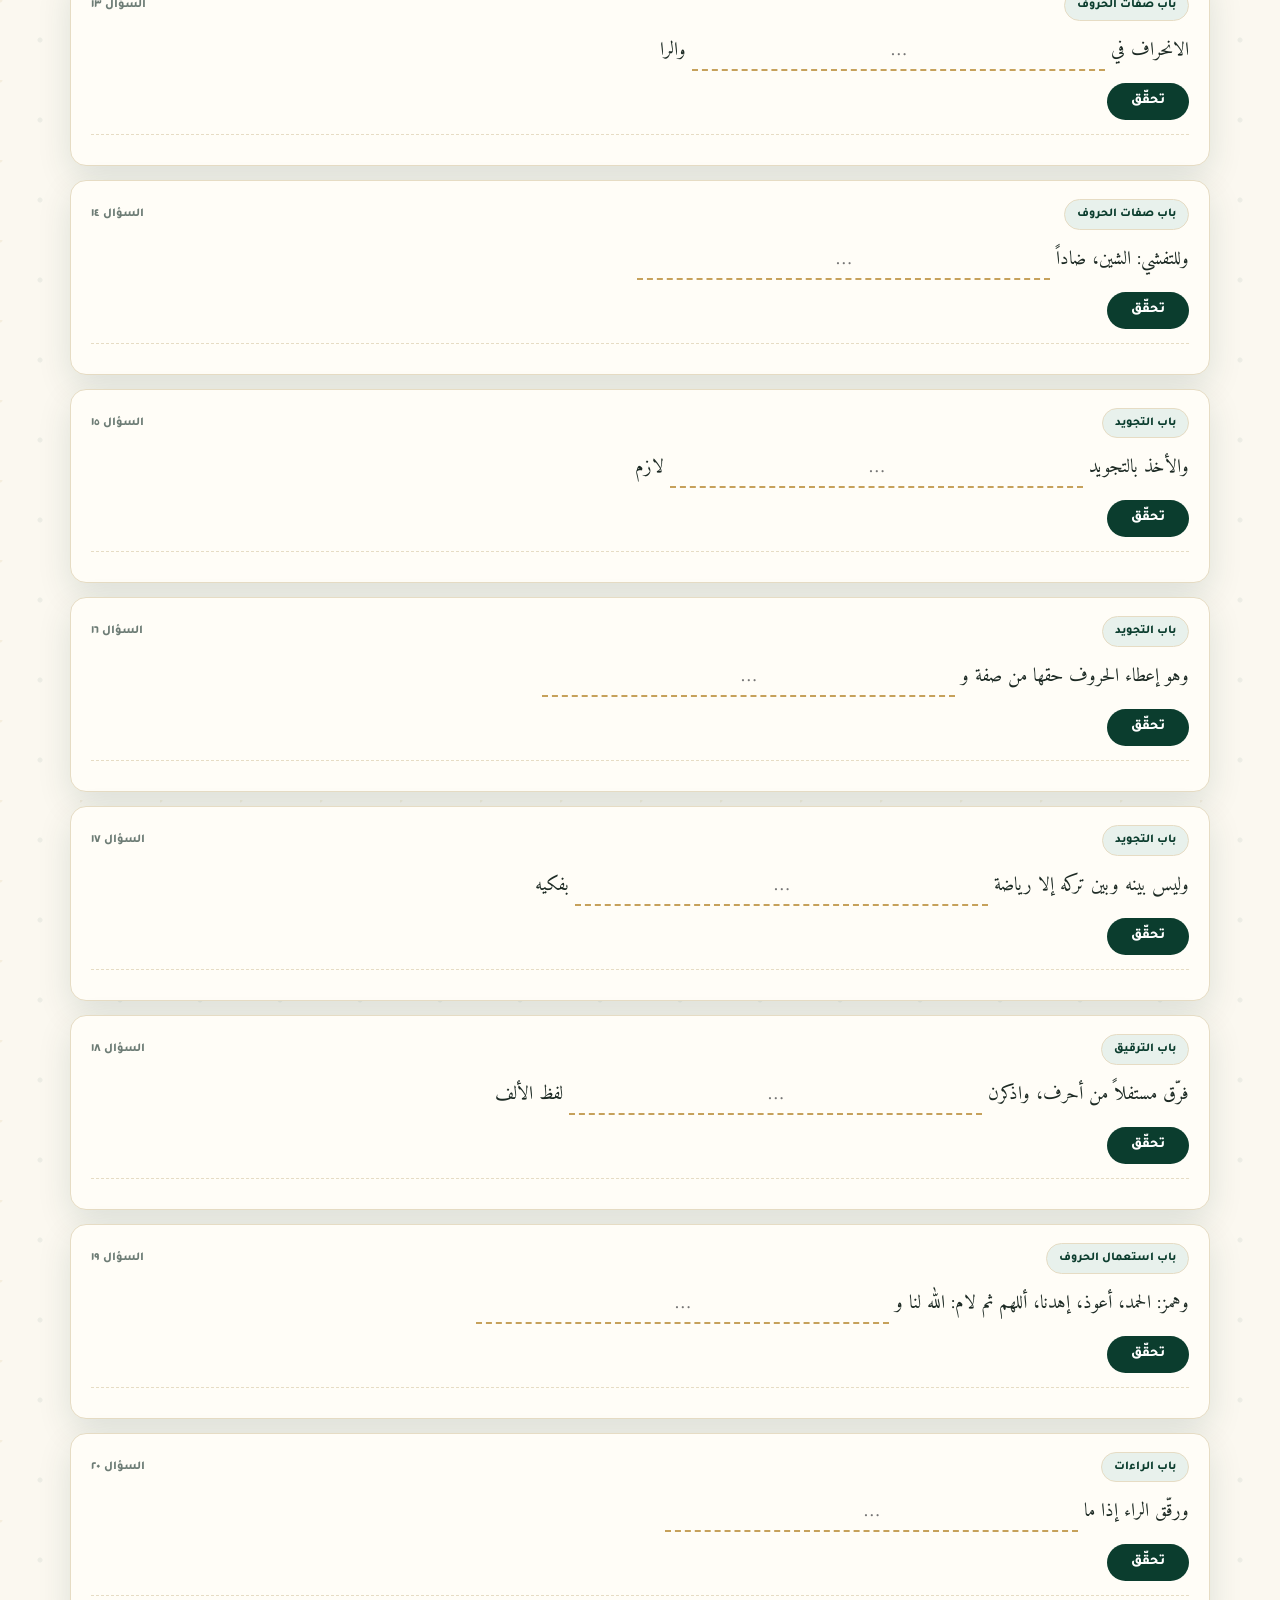
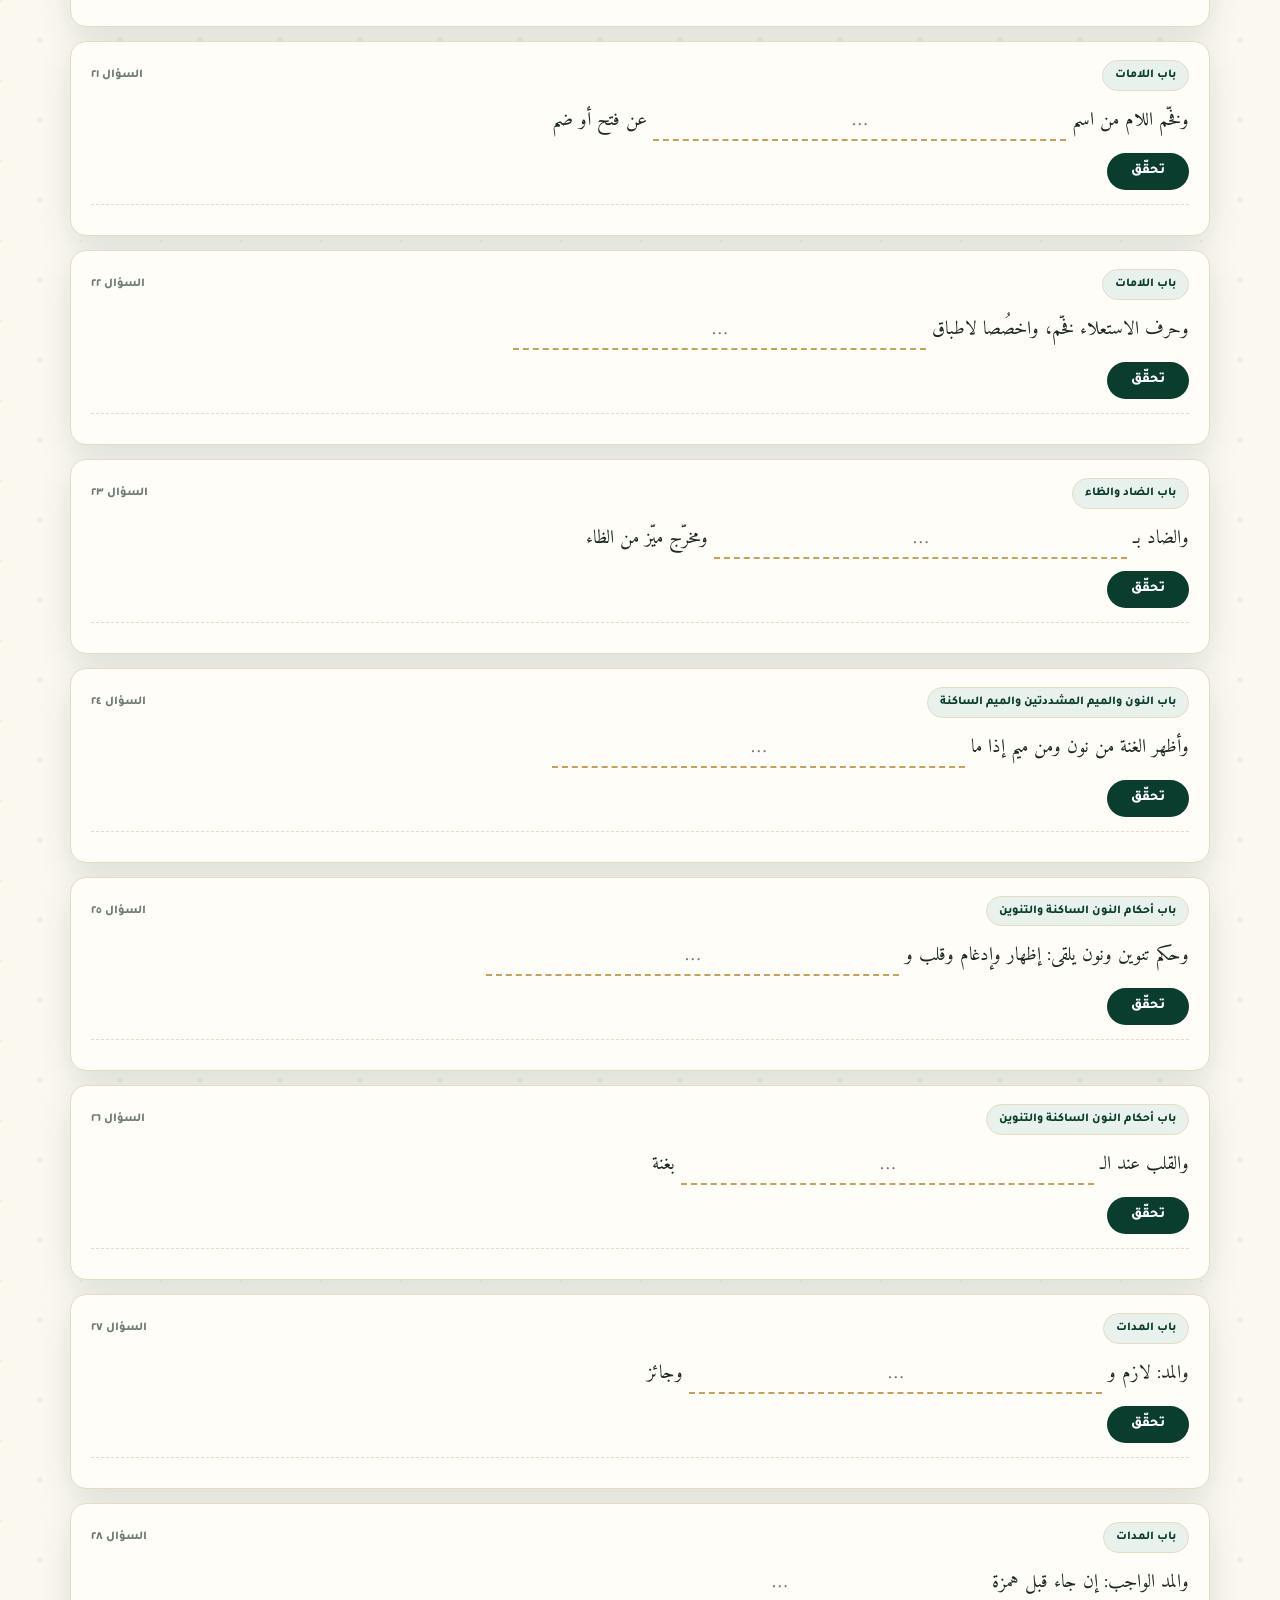
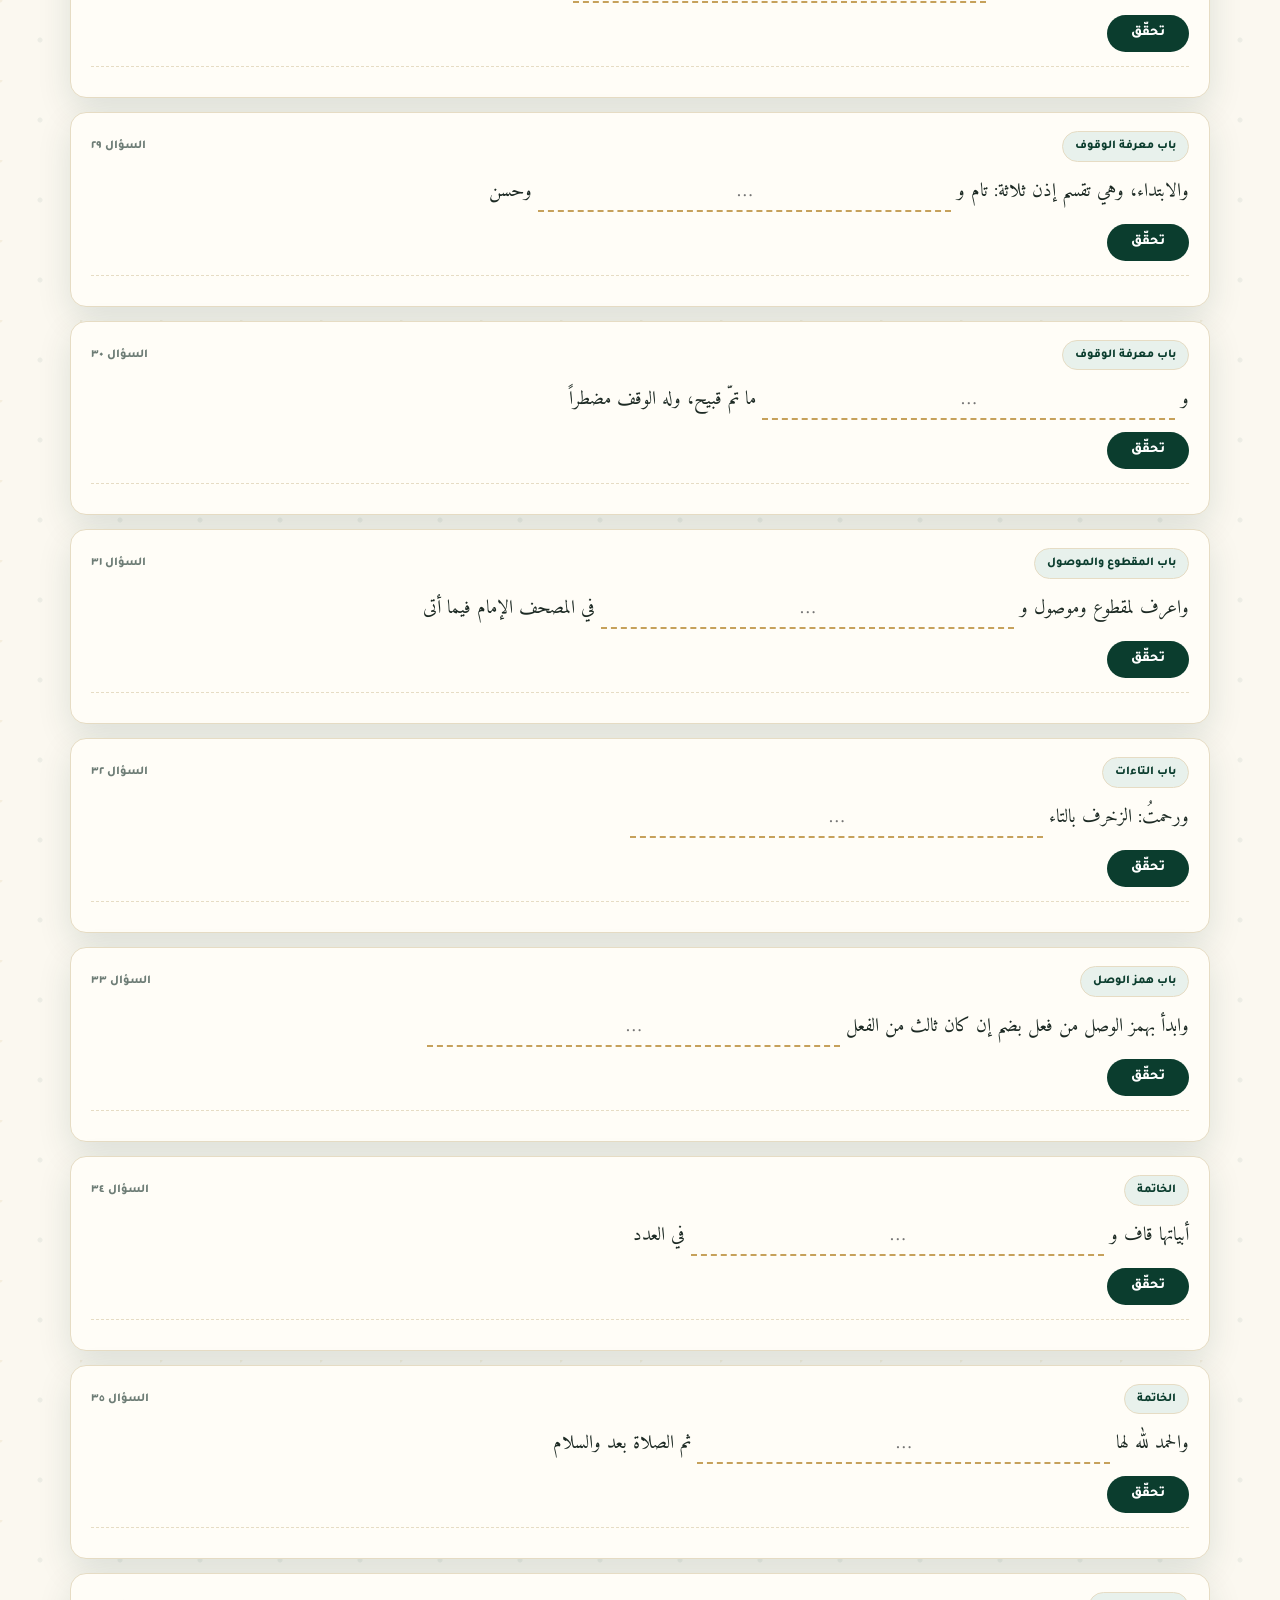
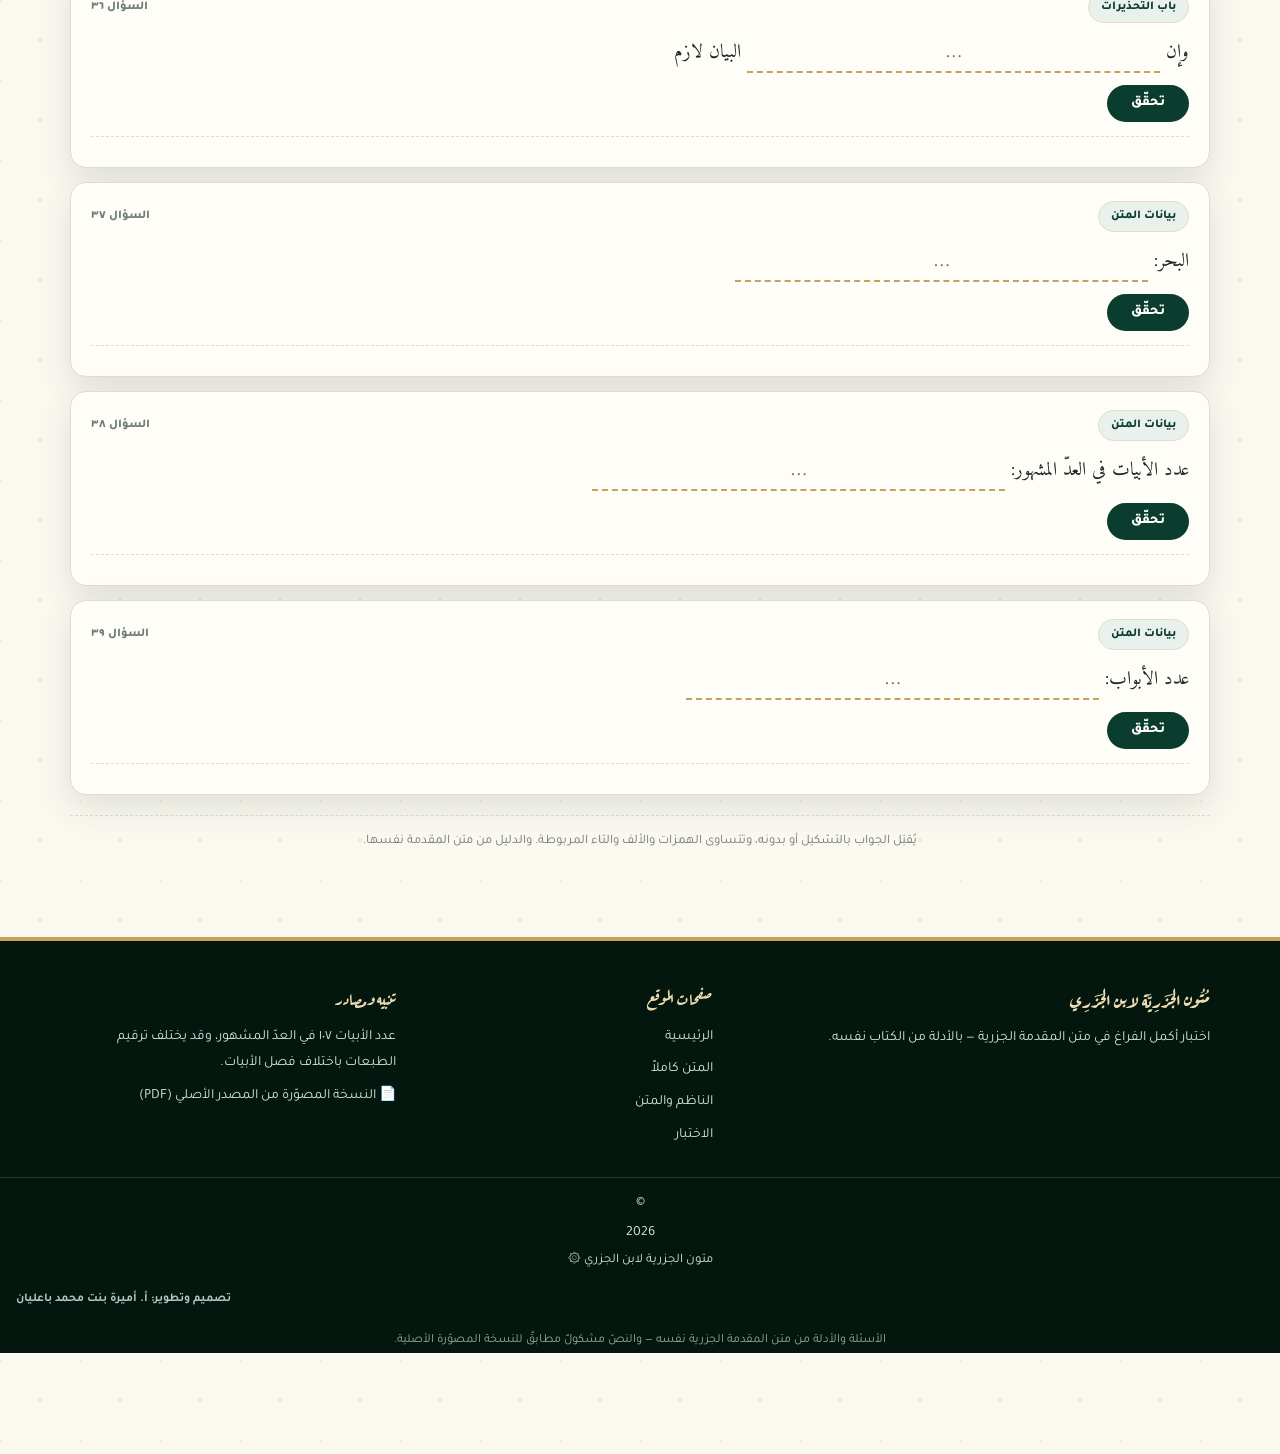
==== commit b72b1bac: "إزالة جميع المصادر الصوتية من المشروع في الصفحات الأربع: عبارة «التلاوة مُضمَّنةٌ في الموقع (تسجيل ا" ====
--- a/ikhtibar.html
+++ b/ikhtibar.html
@@ -87,8 +87,6 @@
         <h4>تنبيه ومصادر</h4>
         <span>عدد الأبيات ١٠٧ في العدّ المشهور، وقد يختلف ترقيم الطبعات باختلاف فصل الأبيات.</span>
         <a href="assets/jazariyyah-source.pdf" target="_blank" rel="noopener">📄 النسخة المصوّرة من المصدر الأصلي (PDF)</a>
-        <a href="https://archive.org/details/sh-ayman-sowaid-matn-aljazareiiah" target="_blank" rel="noopener">🎧 مصدر تلاوة الشيخ أيمن سويد (archive.org)</a>
-        <a href="https://islamhouse.com/ar/audios/327602" target="_blank" rel="noopener">🎧 مصدر تلاوة الشيخ عادل السنيد (islamhouse.com)</a>
       </div>
     </div>
     <div class="copy">© <span id="year">2026</span> متون الجزرية لابن الجزري ۞</div>
--- a/styles.css
+++ b/styles.css
@@ -43,6 +43,16 @@
   background-size:80px 80px;
 }
 
+/* ---------- نقوش إسلامية باهتة لخلفية صفحة الفهرس ---------- */
+/* نجمة ثمانية (مربّعان متراكبان) + معيّنات زوايا ودوائر حواف — طوب مصمت بطوباس 110 بكسل */
+.islamic-bg{
+  background-image:url("data:image/svg+xml,%3Csvg xmlns='http://www.w3.org/2000/svg' width='110' height='110' viewBox='0 0 110 110'%3E%3Cg fill='none' stroke='%23c6a15b' stroke-opacity='.22' stroke-width='1.3'%3E%3Crect x='29.54' y='29.54' width='50.92' height='50.92'/%3E%3Cpolygon points='55,19 91,55 55,91 19,55'/%3E%3C/g%3E%3Ccircle cx='55' cy='55' r='3.2' fill='%23c6a15b' fill-opacity='.2'/%3E%3Cg fill='none' stroke='%230b3d2e' stroke-opacity='.14' stroke-width='1.1'%3E%3Cpath d='M-8 0L0 -8L8 0L0 8Z'/%3E%3Cpath d='M-8 0L0 -8L8 0L0 8Z' transform='translate(110 0)'/%3E%3Cpath d='M-8 0L0 -8L8 0L0 8Z' transform='translate(110 110)'/%3E%3Cpath d='M-8 0L0 -8L8 0L0 8Z' transform='translate(0 110)'/%3E%3Ccircle cx='55' cy='0' r='4'/%3E%3Ccircle cx='110' cy='55' r='4'/%3E%3Ccircle cx='55' cy='110' r='4'/%3E%3Ccircle cx='0' cy='55' r='4'/%3E%3C/g%3E%3C/svg%3E");
+  background-size:110px 110px;
+}
+body.dark.islamic-bg{
+  background-image:url("data:image/svg+xml,%3Csvg xmlns='http://www.w3.org/2000/svg' width='110' height='110' viewBox='0 0 110 110'%3E%3Cg fill='none' stroke='%23c6a15b' stroke-opacity='.18' stroke-width='1.3'%3E%3Crect x='29.54' y='29.54' width='50.92' height='50.92'/%3E%3Cpolygon points='55,19 91,55 55,91 19,55'/%3E%3C/g%3E%3Ccircle cx='55' cy='55' r='3.2' fill='%23c6a15b' fill-opacity='.18'/%3E%3Cg fill='none' stroke='%239fb8ab' stroke-opacity='.09' stroke-width='1.1'%3E%3Cpath d='M-8 0L0 -8L8 0L0 8Z'/%3E%3Cpath d='M-8 0L0 -8L8 0L0 8Z' transform='translate(110 0)'/%3E%3Cpath d='M-8 0L0 -8L8 0L0 8Z' transform='translate(110 110)'/%3E%3Cpath d='M-8 0L0 -8L8 0L0 8Z' transform='translate(0 110)'/%3E%3Ccircle cx='55' cy='0' r='4'/%3E%3Ccircle cx='110' cy='55' r='4'/%3E%3Ccircle cx='55' cy='110' r='4'/%3E%3Ccircle cx='0' cy='55' r='4'/%3E%3C/g%3E%3C/svg%3E");
+}
+
 /* ---------- الشريط العلوي ---------- */
 .topbar{
   background:linear-gradient(90deg,var(--green-deep),var(--green-2));
@@ -173,6 +183,10 @@
   width:54px;height:54px;border-radius:15px;display:flex;align-items:center;justify-content:center;
   background:linear-gradient(135deg,var(--green-deep),var(--green-2));color:var(--gold-2);
   border:1.5px solid var(--gold);margin-bottom:12px
+}
+.bab-card .ic.num{
+  font-family:'Aref Ruqaa','Amiri',serif;font-size:24px;font-weight:700;line-height:1;
+  padding-top:3px
 }
 .bab-card .ic svg{width:28px;height:28px;stroke:currentColor;fill:none;stroke-width:1.6}
 .bab-card h3{margin:0 0 6px;font-size:20px;color:var(--green-deep)}
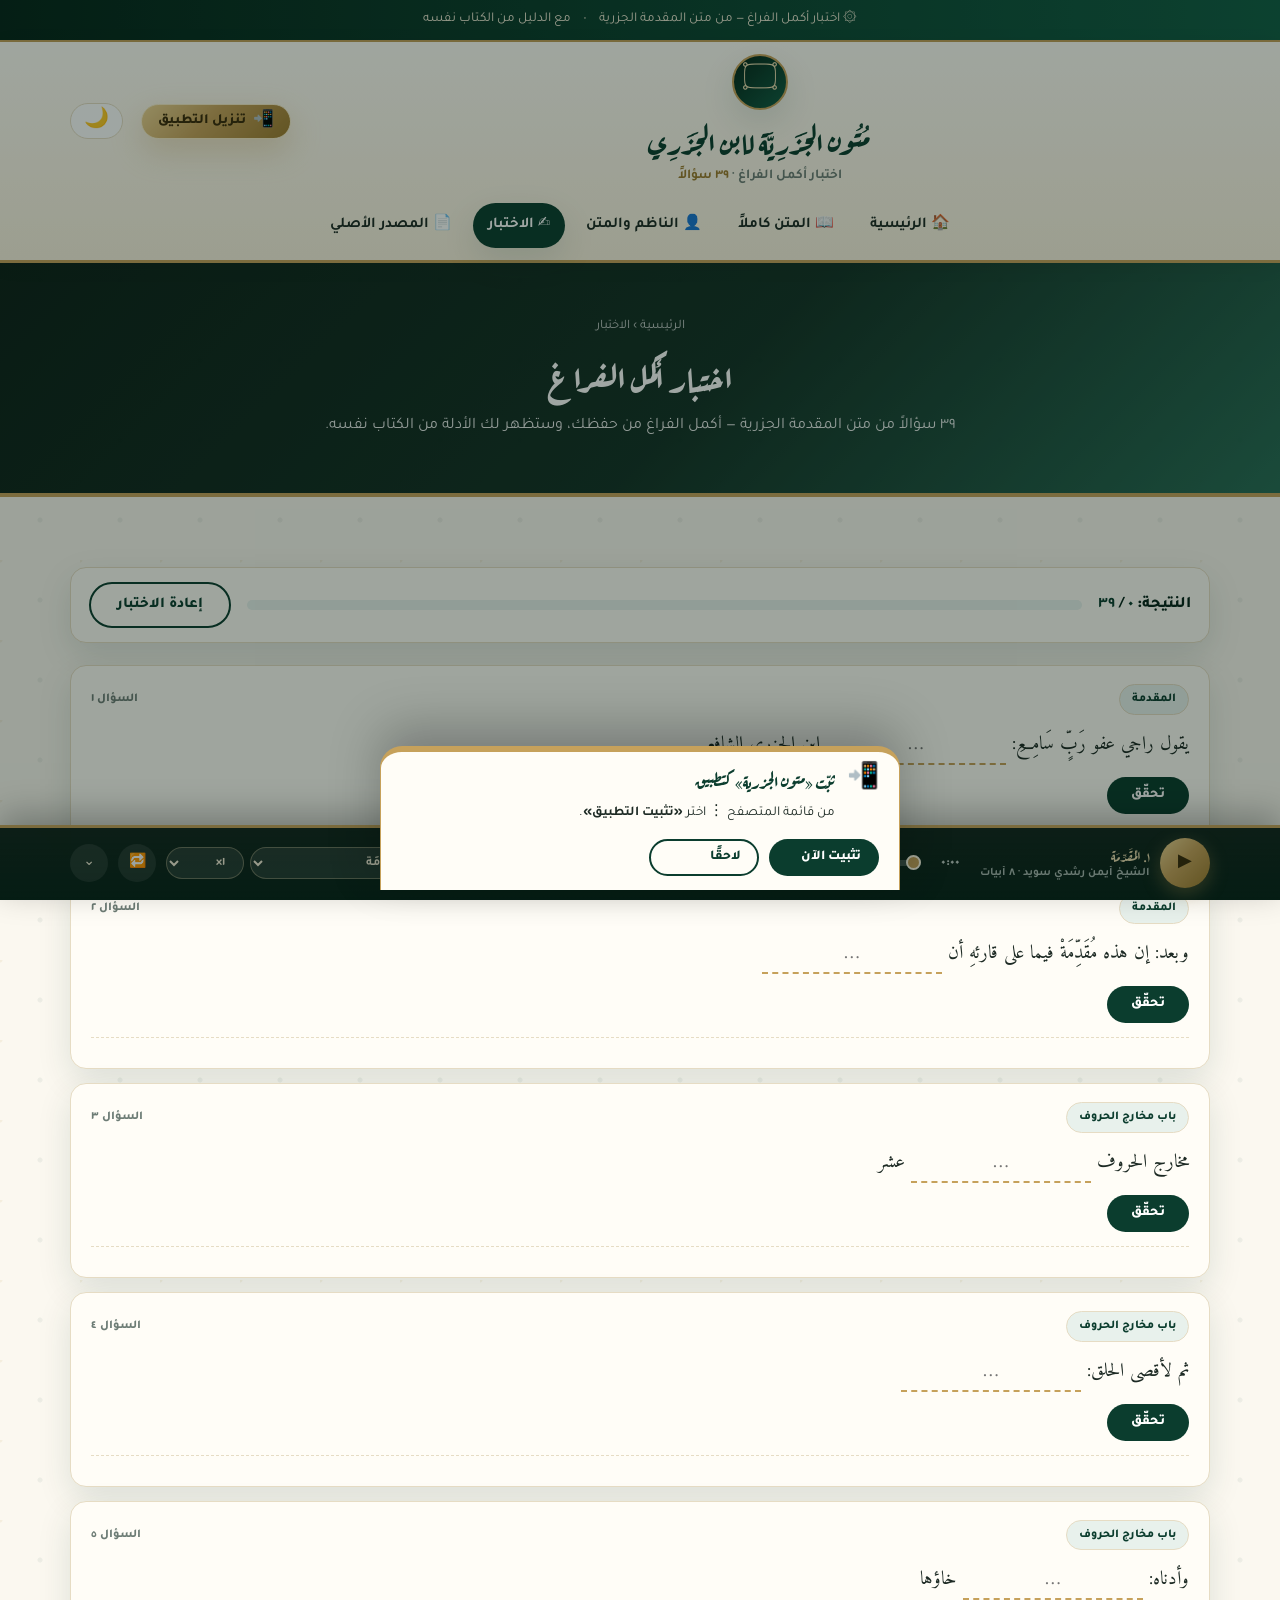
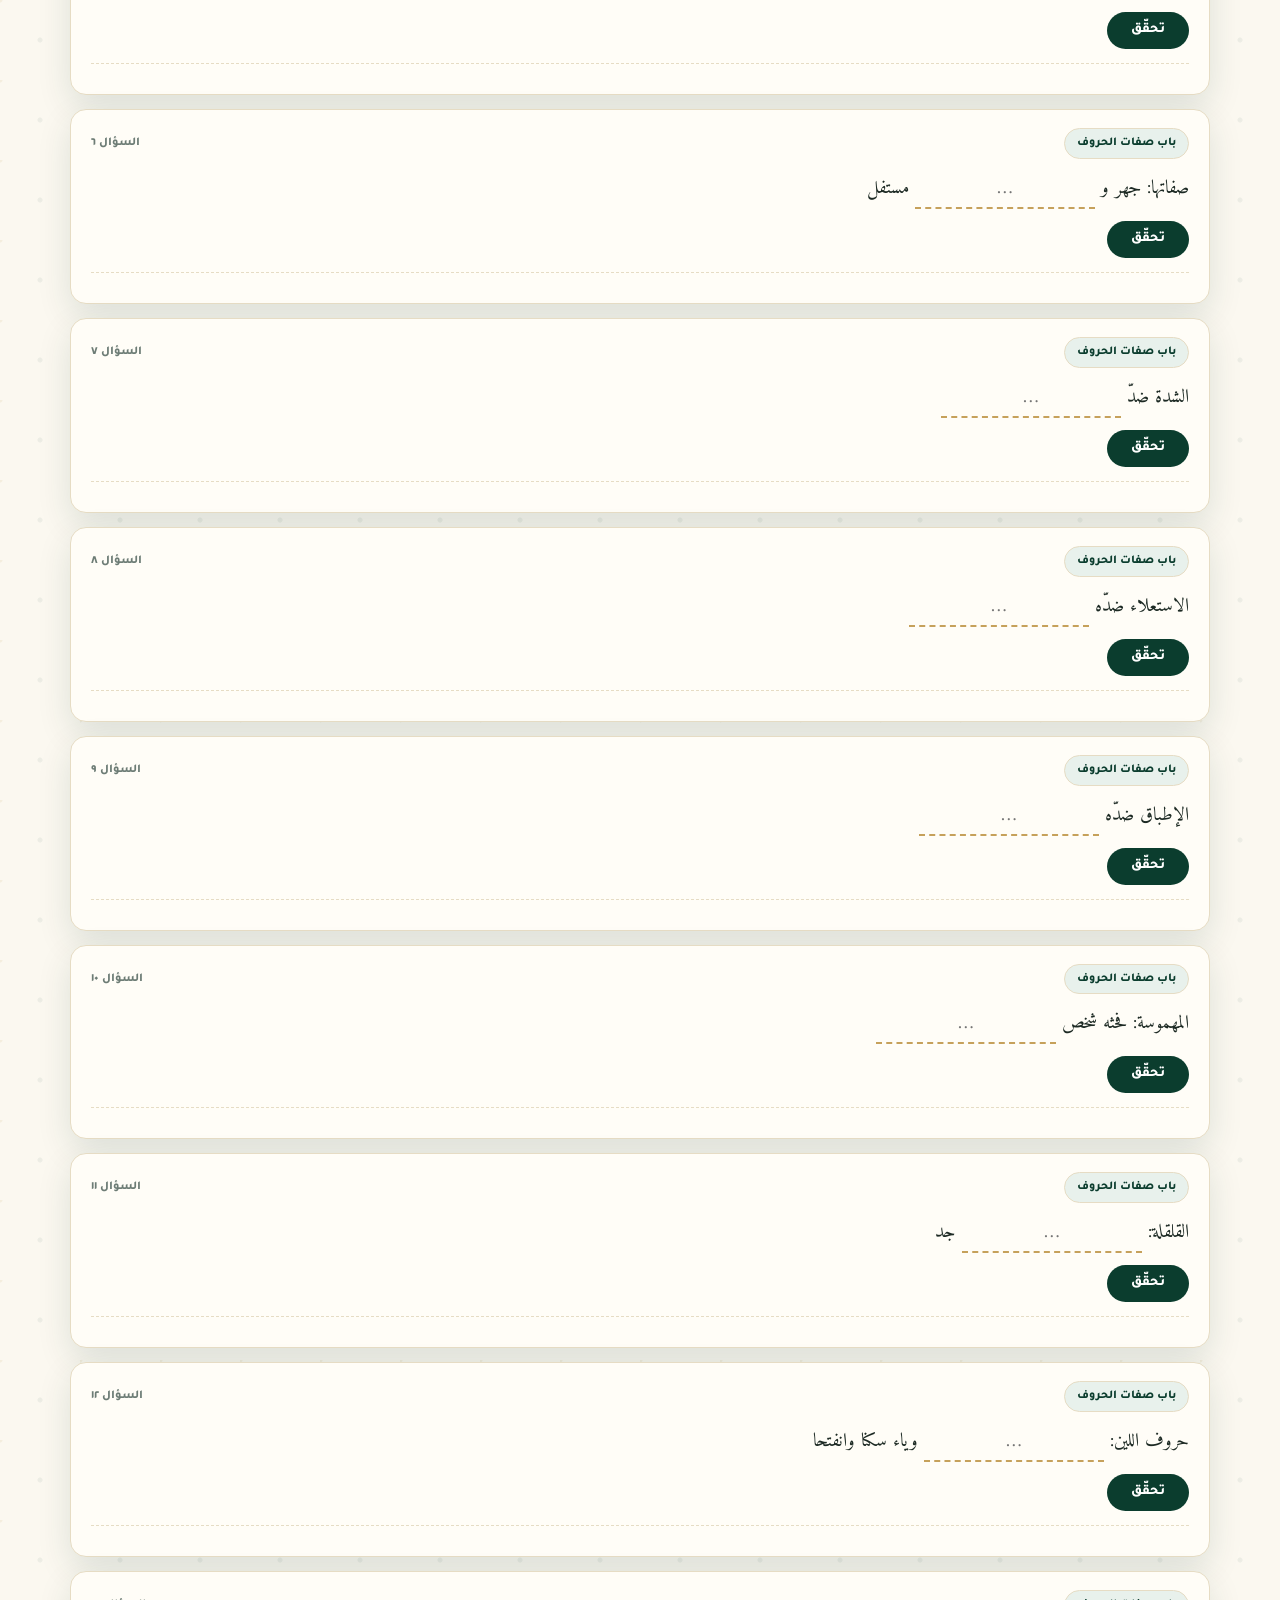
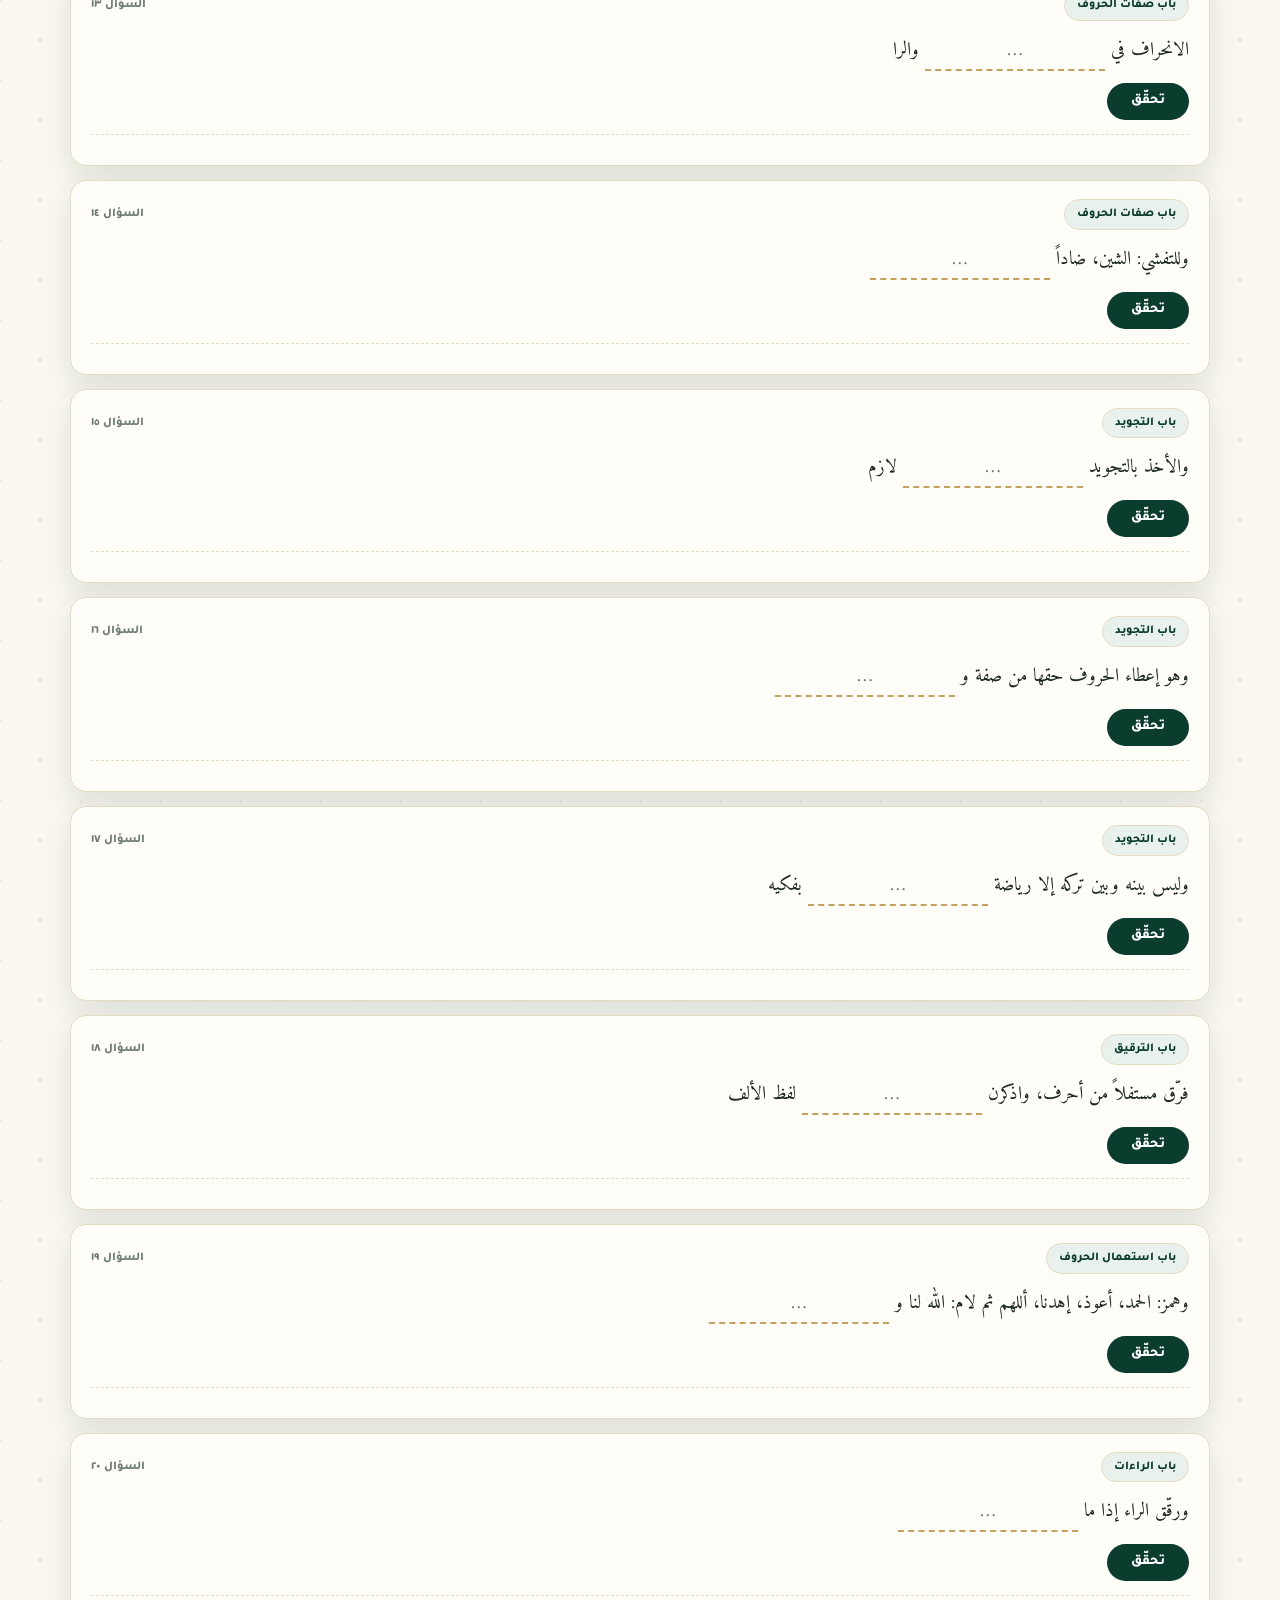
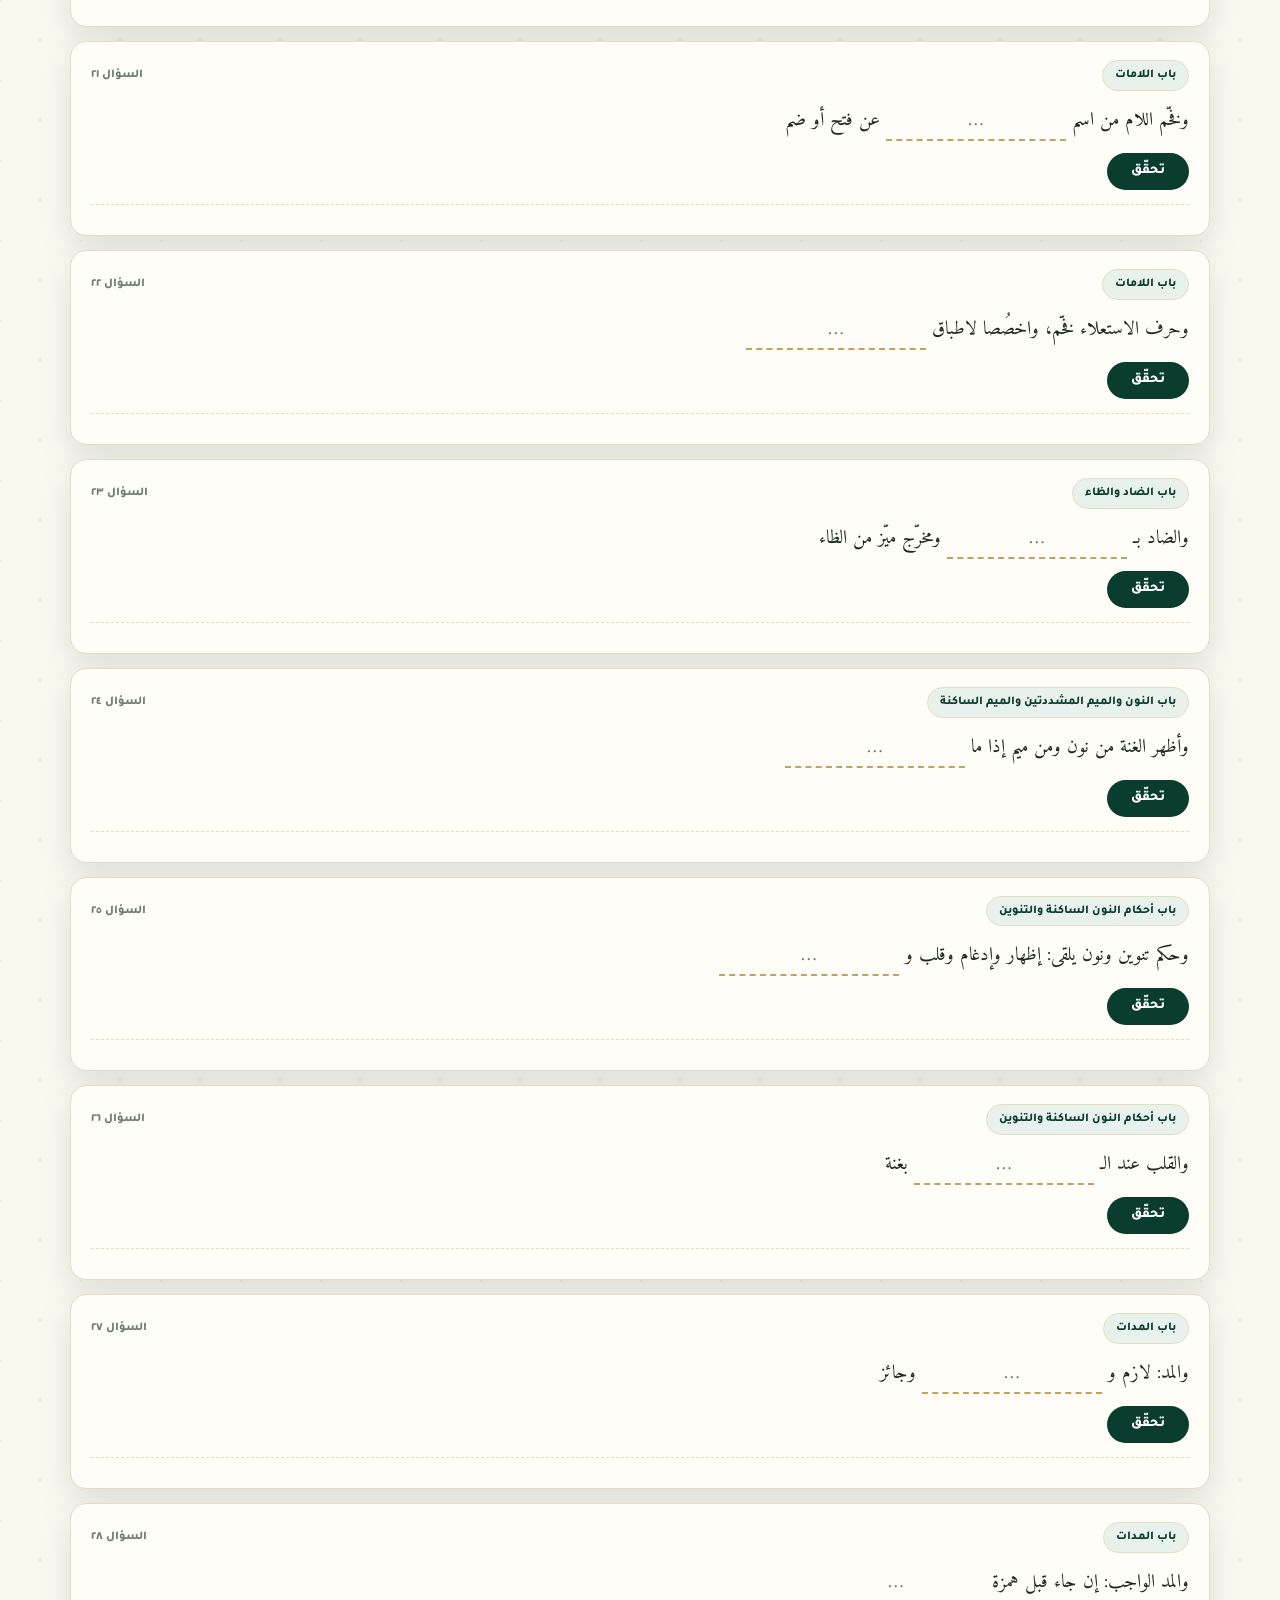
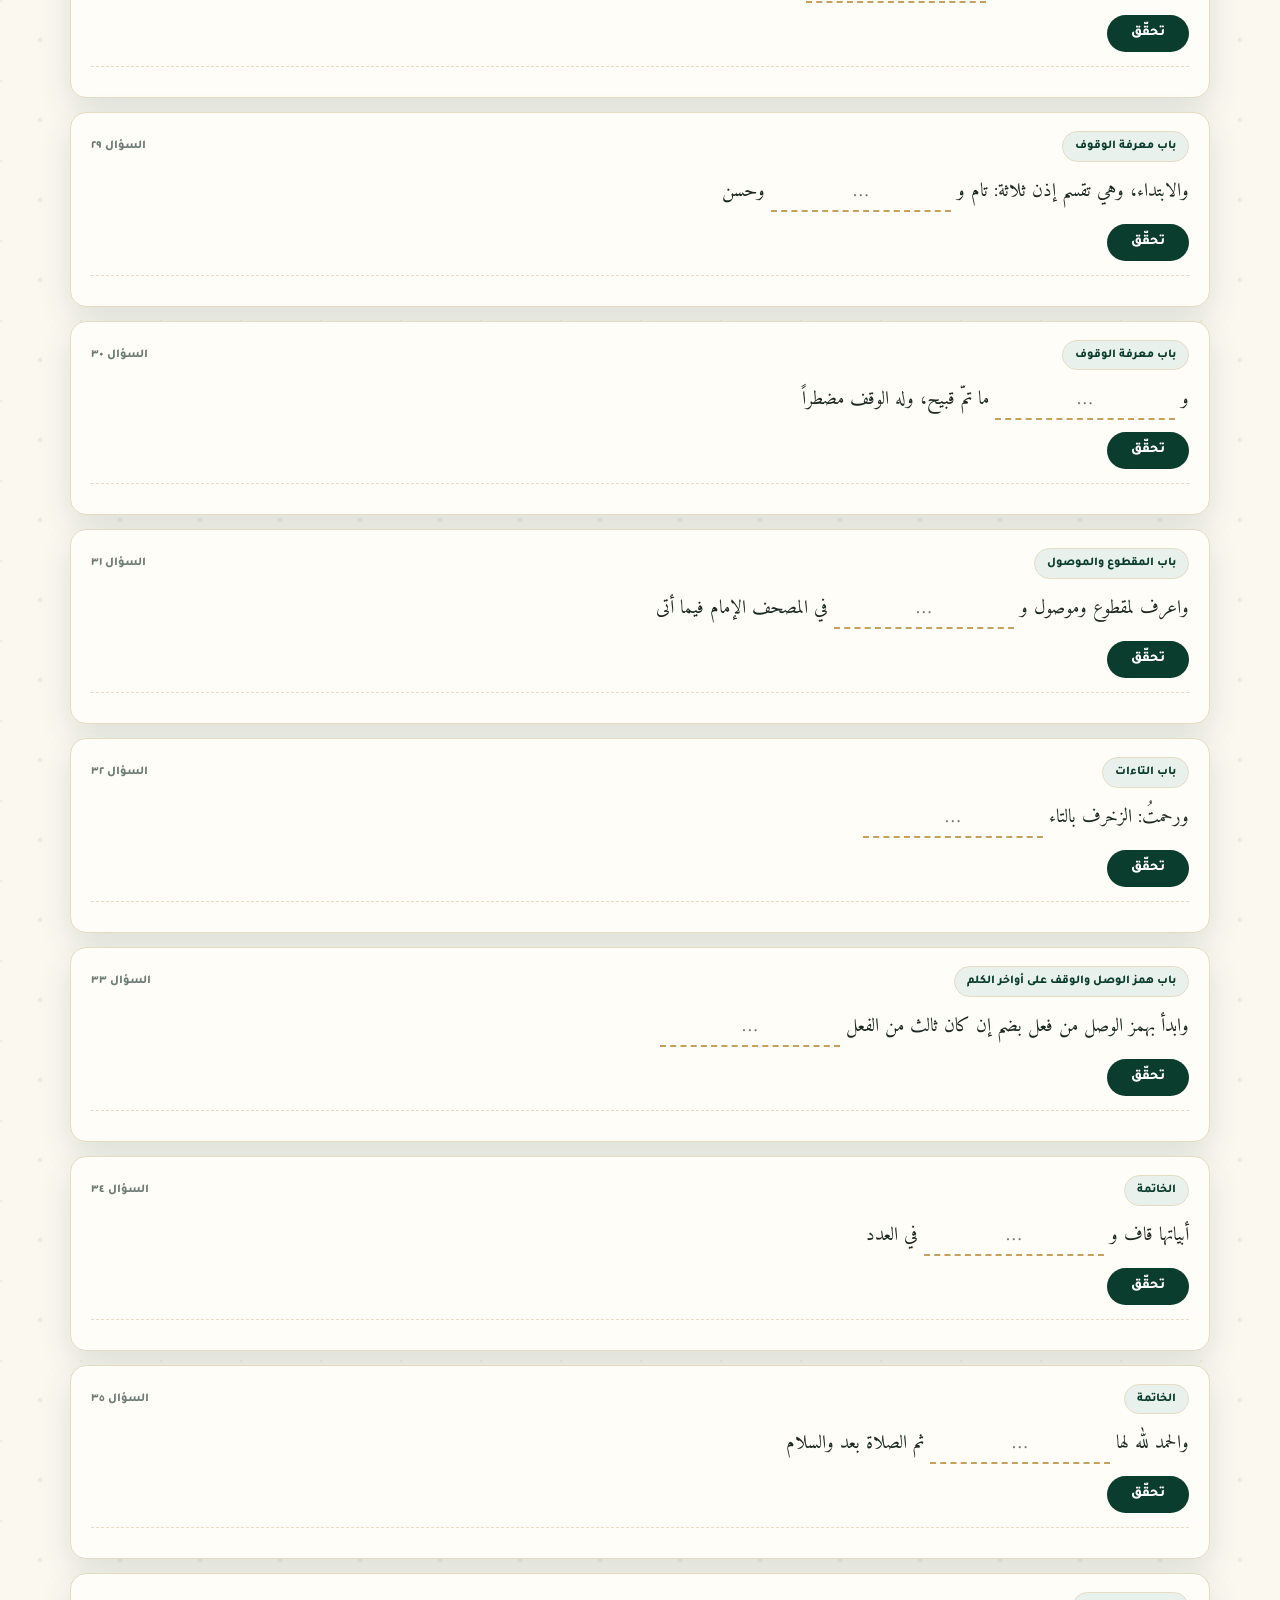
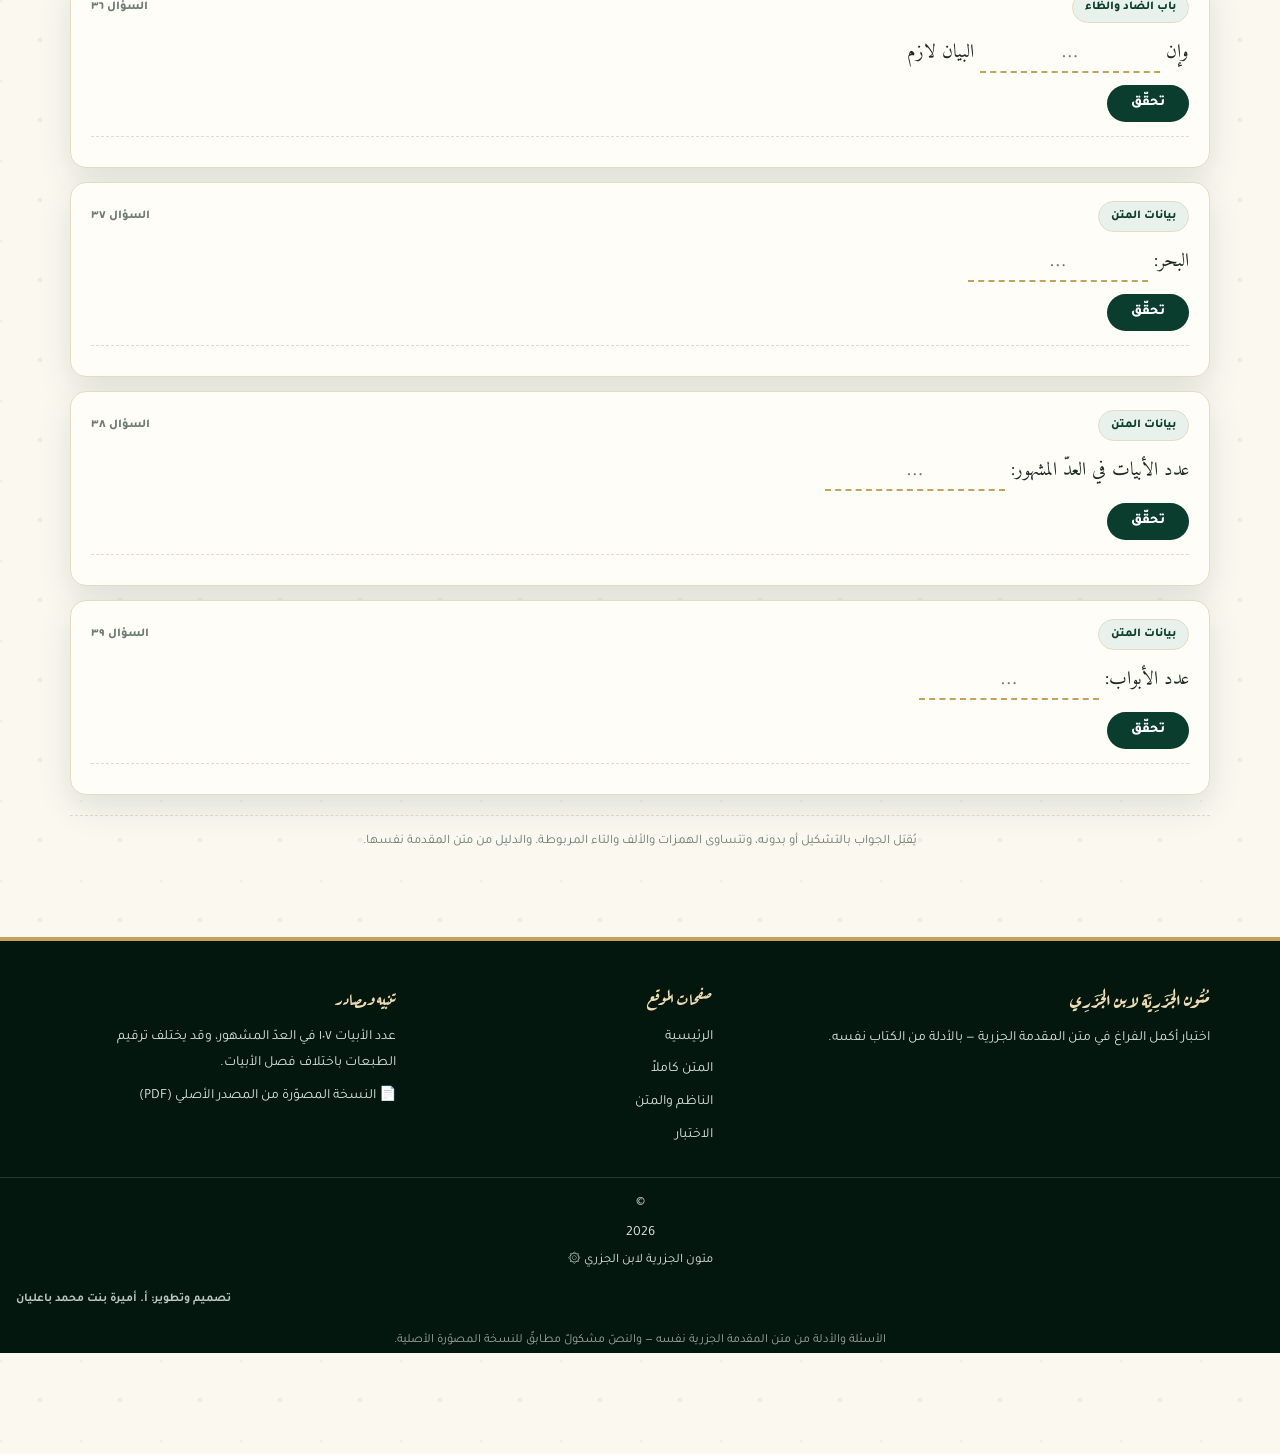
==== commit 43388f5b: "تهيئة التثبيت على الأجهزة الآيفونية: إضافة viewport-fit=cover إلى الرؤيسة في الصفحات الأربع، وحجز ال" ====
--- a/ikhtibar.html
+++ b/ikhtibar.html
@@ -2,7 +2,7 @@
 <html lang="ar" dir="rtl">
 <head>
   <meta charset="UTF-8" />
-  <meta name="viewport" content="width=device-width, initial-scale=1.0" />
+  <meta name="viewport" content="width=device-width, initial-scale=1.0, viewport-fit=cover" />
   <title>اختبار أكمل الفراغ | متون الجزرية لابن الجزري</title>
   <meta name="description" content="اختبار أكمل الفراغ في متن المقدمة الجزرية لابن الجزري — ٣٩ سؤالاً من المتن نفسه مع الدليل (البيت) من الكتاب." />
   <meta name="theme-color" content="#0b3d2e" />
--- a/styles.css
+++ b/styles.css
@@ -230,7 +230,8 @@
 .cta p{margin:0;opacity:.9}
 
 /* ---------- التذييل ---------- */
-.footer{background:#04170f;color:#d6e4de;padding:44px 0 0;border-top:4px solid var(--gold)}
+.footer{background:#04170f;color:#d6e4de;padding:44px 0 0;border-top:4px solid var(--gold);
+  padding-bottom:env(safe-area-inset-bottom, 0px)}
 .footer-grid{display:grid;grid-template-columns:1.3fr .8fr .9fr;gap:26px}
 .footer h3,.footer h4{color:var(--gold-2);margin:0 0 10px}
 .footer p{margin:0 0 8px;font-size:14px;line-height:1.9}
@@ -319,7 +320,7 @@
 body.dark .matn-tip{color:#b3a06f!important;background:#131f19}
 body.dark .matn-tip b{color:#8fe0b6}
 
-.bab-sec{margin-bottom:38px;scroll-margin-top:130px}
+.bab-sec{margin-bottom:38px;scroll-margin-top:var(--anchor-clr,130px)}
 /* بقاء إبراز عنوان الباب عند القدوم من الفهرس: نقلة أولية ثم ثبات */
 @keyframes tocflash{
   0%{background:rgba(18,92,69,.35);box-shadow:0 0 0 3px var(--gold),0 0 0 14px rgba(18,92,69,.22)}
@@ -571,7 +572,8 @@
   box-shadow:0 -10px 34px rgba(0,0,0,.28);
   transition:box-shadow .2s
 }
-.pl-inner{display:flex;align-items:center;gap:10px;padding:10px 20px 12px;flex-wrap:wrap}
+.pl-inner{display:flex;align-items:center;gap:10px;padding:10px 20px 12px;flex-wrap:wrap;
+  padding-bottom:calc(12px + env(safe-area-inset-bottom, 0px))}
 .pl-btn{
   border:0;cursor:pointer;font-family:inherit;flex:none;
   background:rgba(255,255,255,.09);color:#f4ecd8;border-radius:50px;
@@ -704,7 +706,8 @@
 .q-input{
   font-family:'Amiri',serif;font-size:19px;color:var(--green-deep);text-align:center;
   border:0;border-bottom:2px dashed var(--gold);background:transparent;
-  min-width:110px;padding:2px 8px;outline:none;transition:.15s
+  width:clamp(110px,44vw,180px);max-width:100%;min-width:0;
+  padding:2px 8px;outline:none;transition:.15s
 }
 .q-input:focus{border-bottom-color:var(--green);background:var(--green-3)}
 .q-input:disabled{color:var(--muted);border-bottom-color:var(--line)}
@@ -764,7 +767,8 @@
 /* نافذة تعليمات التنزيل */
 .inst-help{
   position:fixed;inset:0;z-index:400;display:none;align-items:flex-end;justify-content:center;
-  background:rgba(4,23,15,.38);padding:0 14px
+  background:rgba(4,23,15,.38);padding:0 14px;
+  padding-bottom:calc(10px + env(safe-area-inset-bottom, 0px))
 }
 .inst-help.open{display:flex}
 .inst-card{
